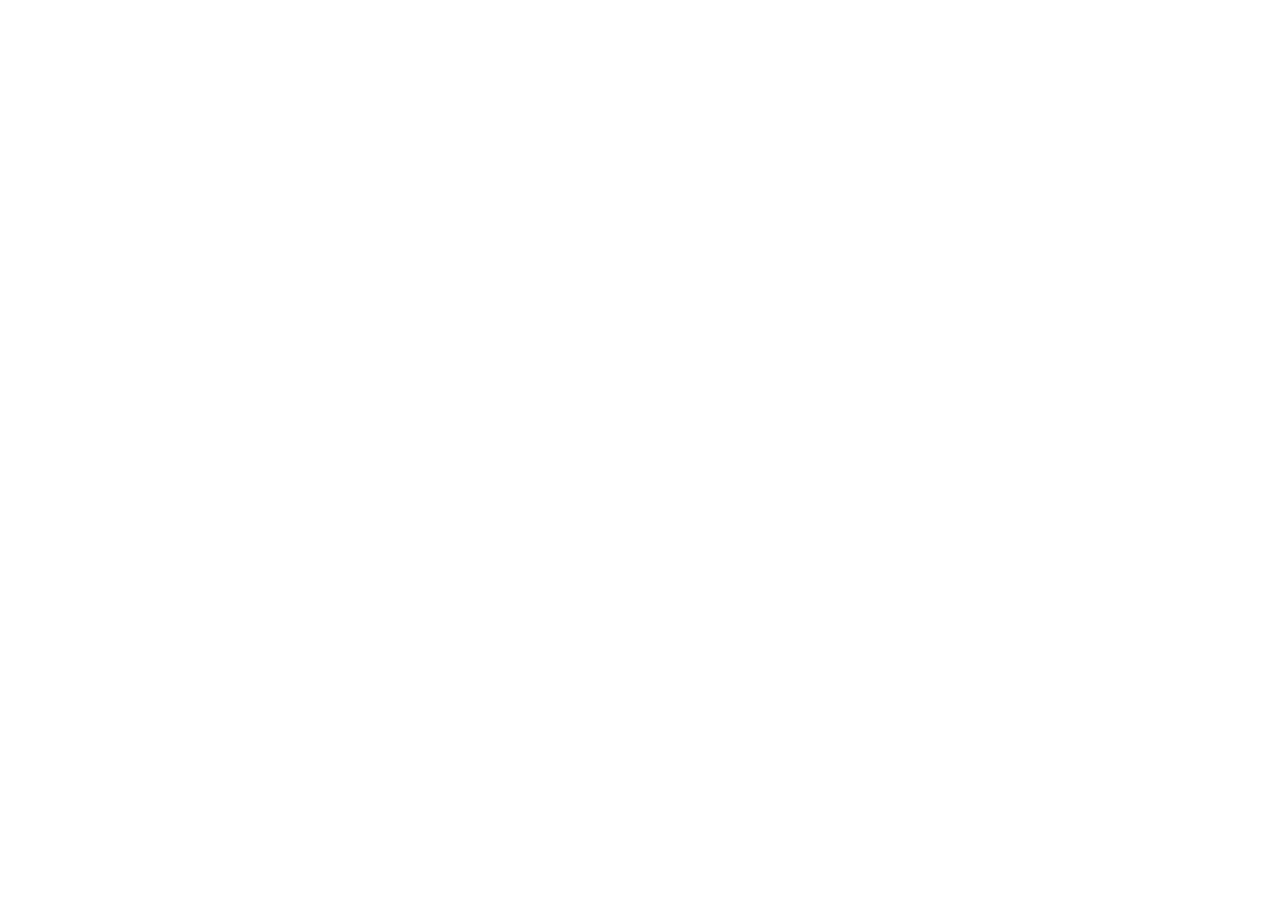
==== index.html @ b757ebb2 "Add files via upload" ====
<!doctype html>
<html lang="en">
  <head>
    <meta charset="UTF-8" />
    <meta name="viewport" content="width=device-width, initial-scale=1.0" />
    <title>Jhon Tafur</title>
    <script type="module" crossorigin src="./assets/index-DAVjT3qT.js"></script>
    <link rel="stylesheet" crossorigin href="./assets/index-O0iG5mvG.css">
  </head>
  <body>
    <div id="root"></div>
  </body>
</html>
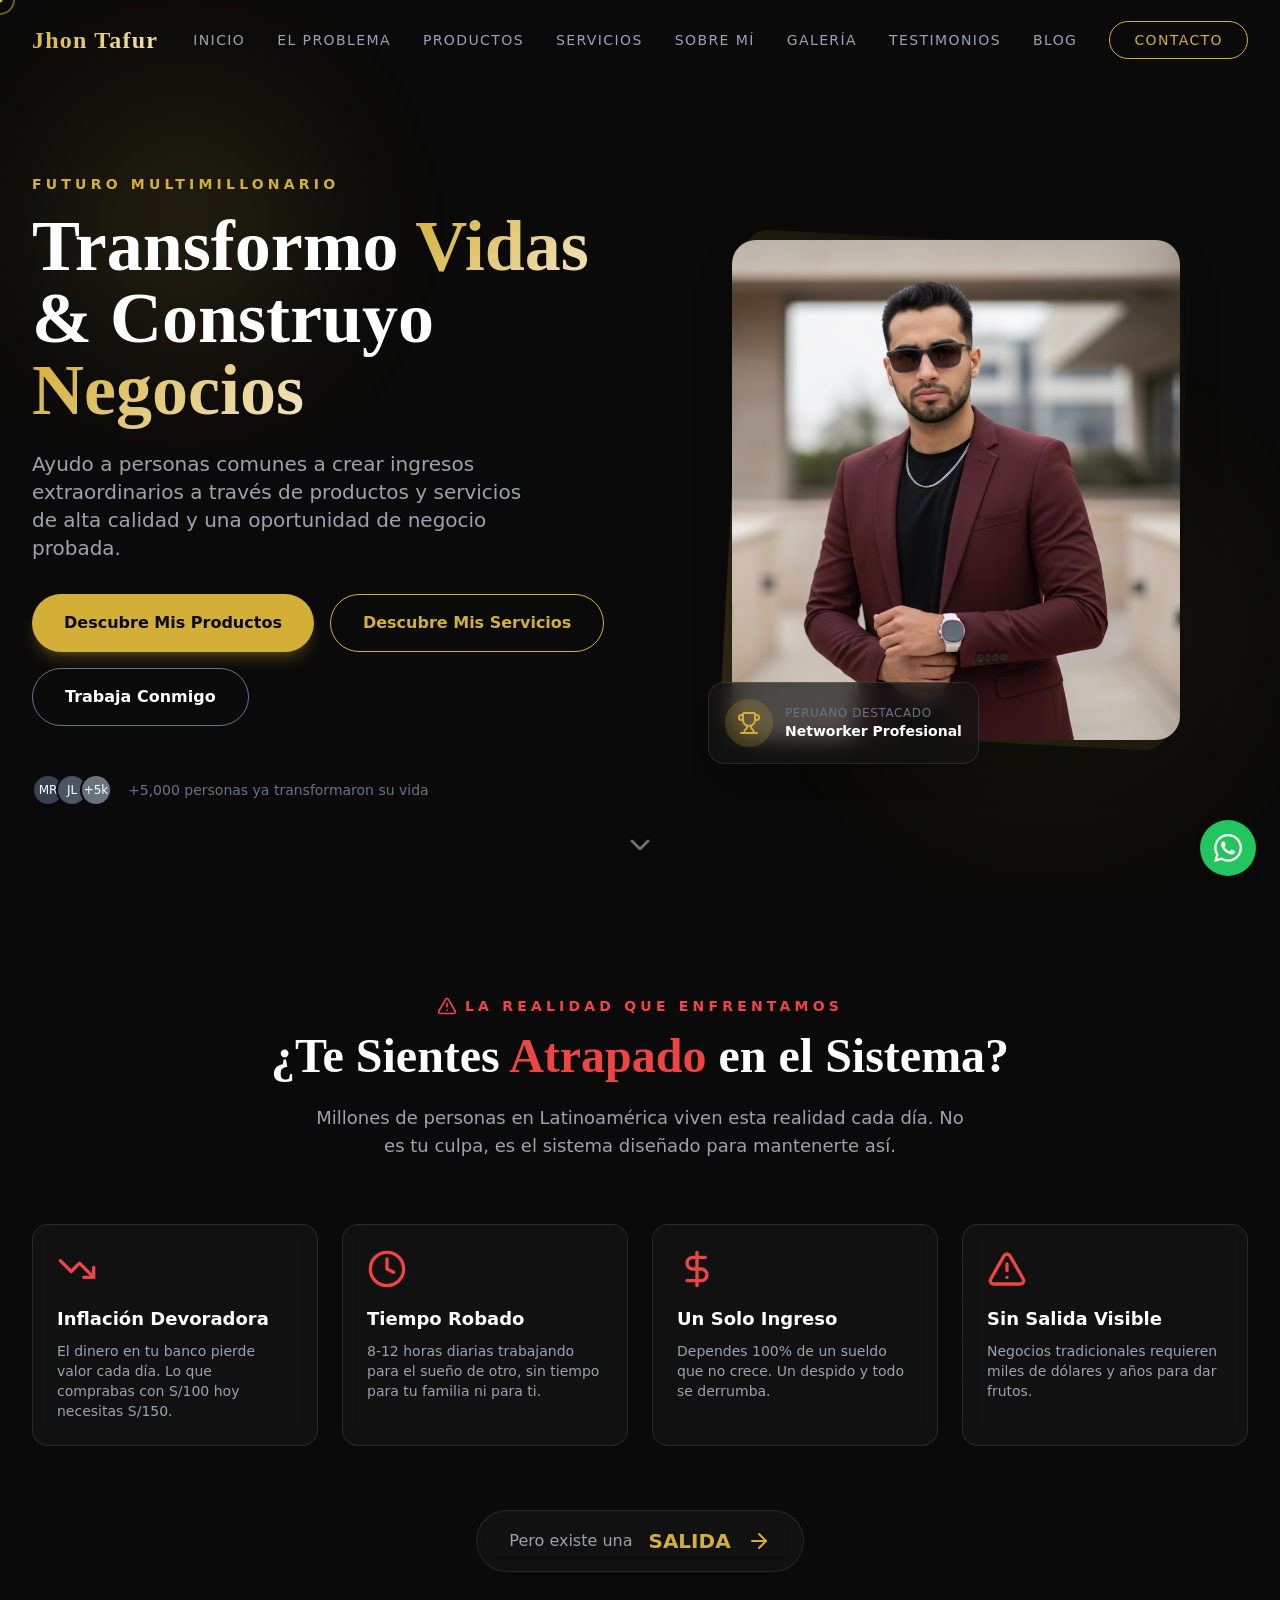
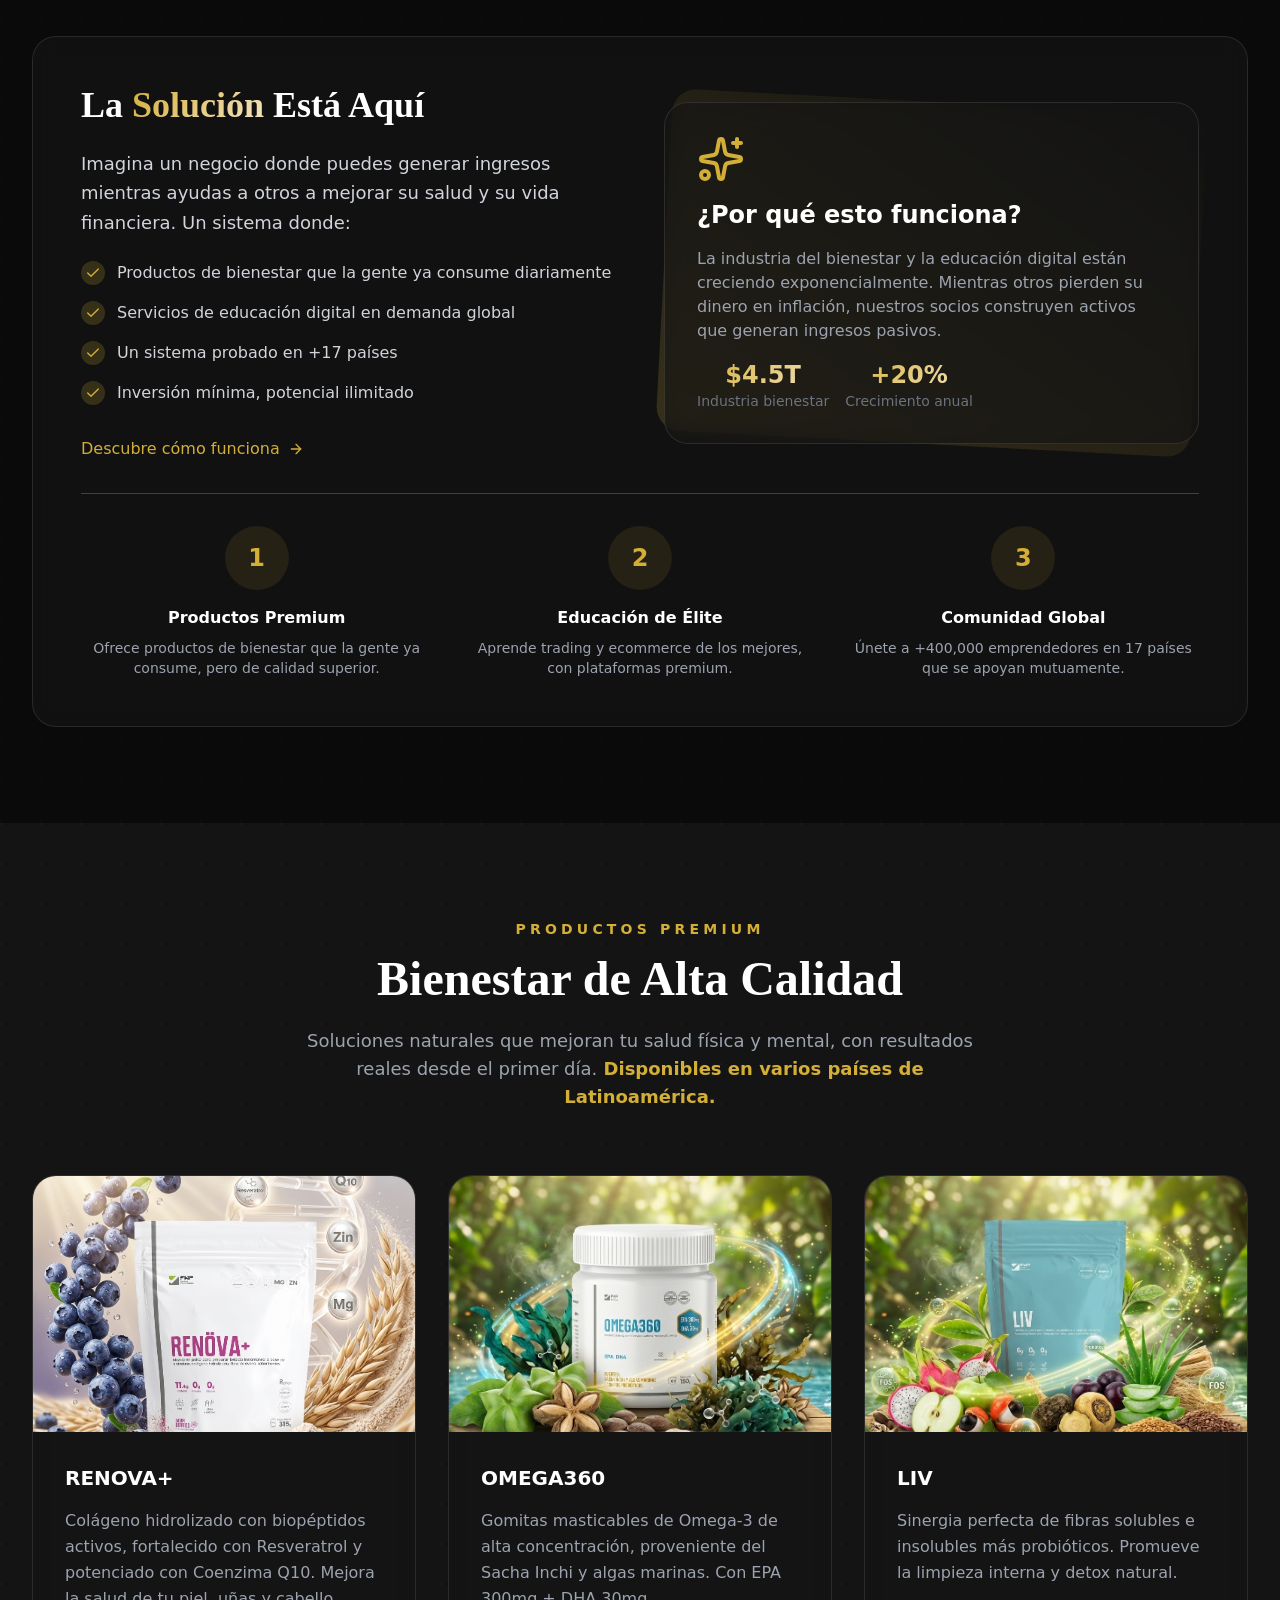
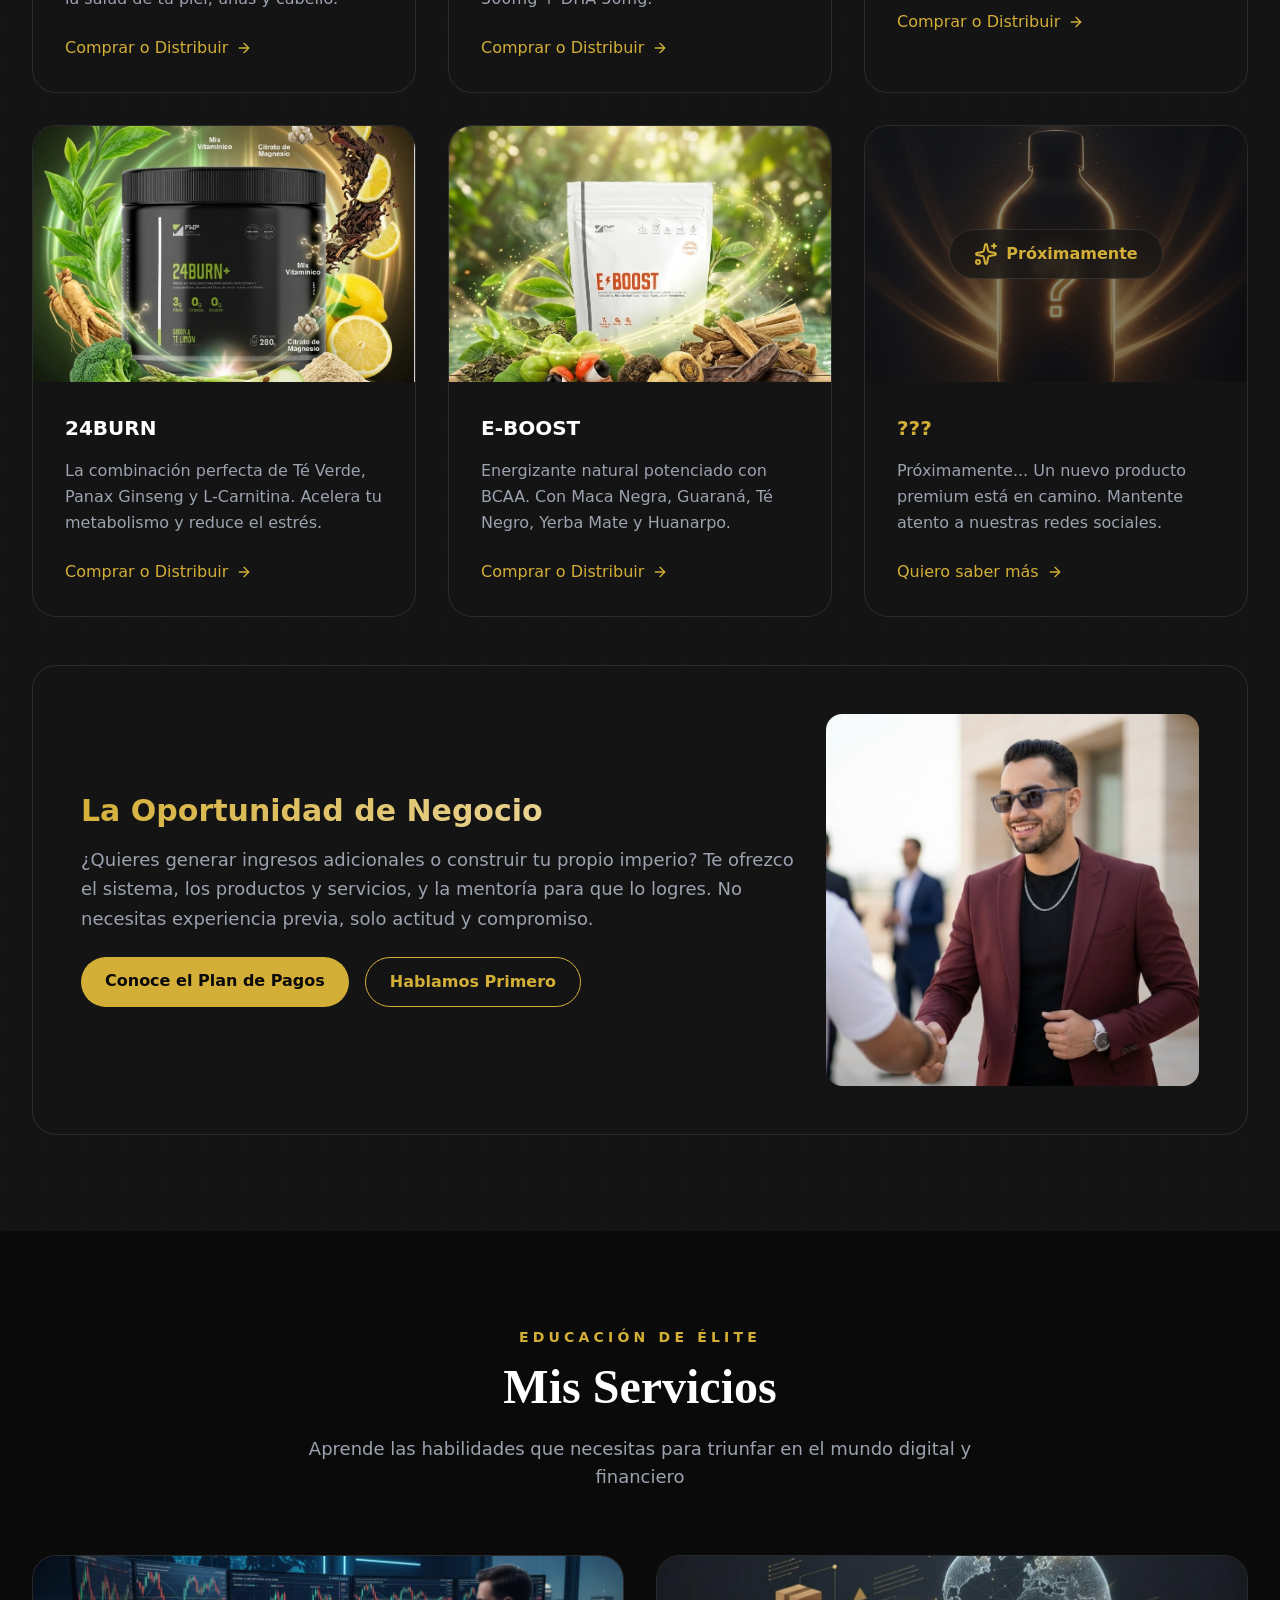
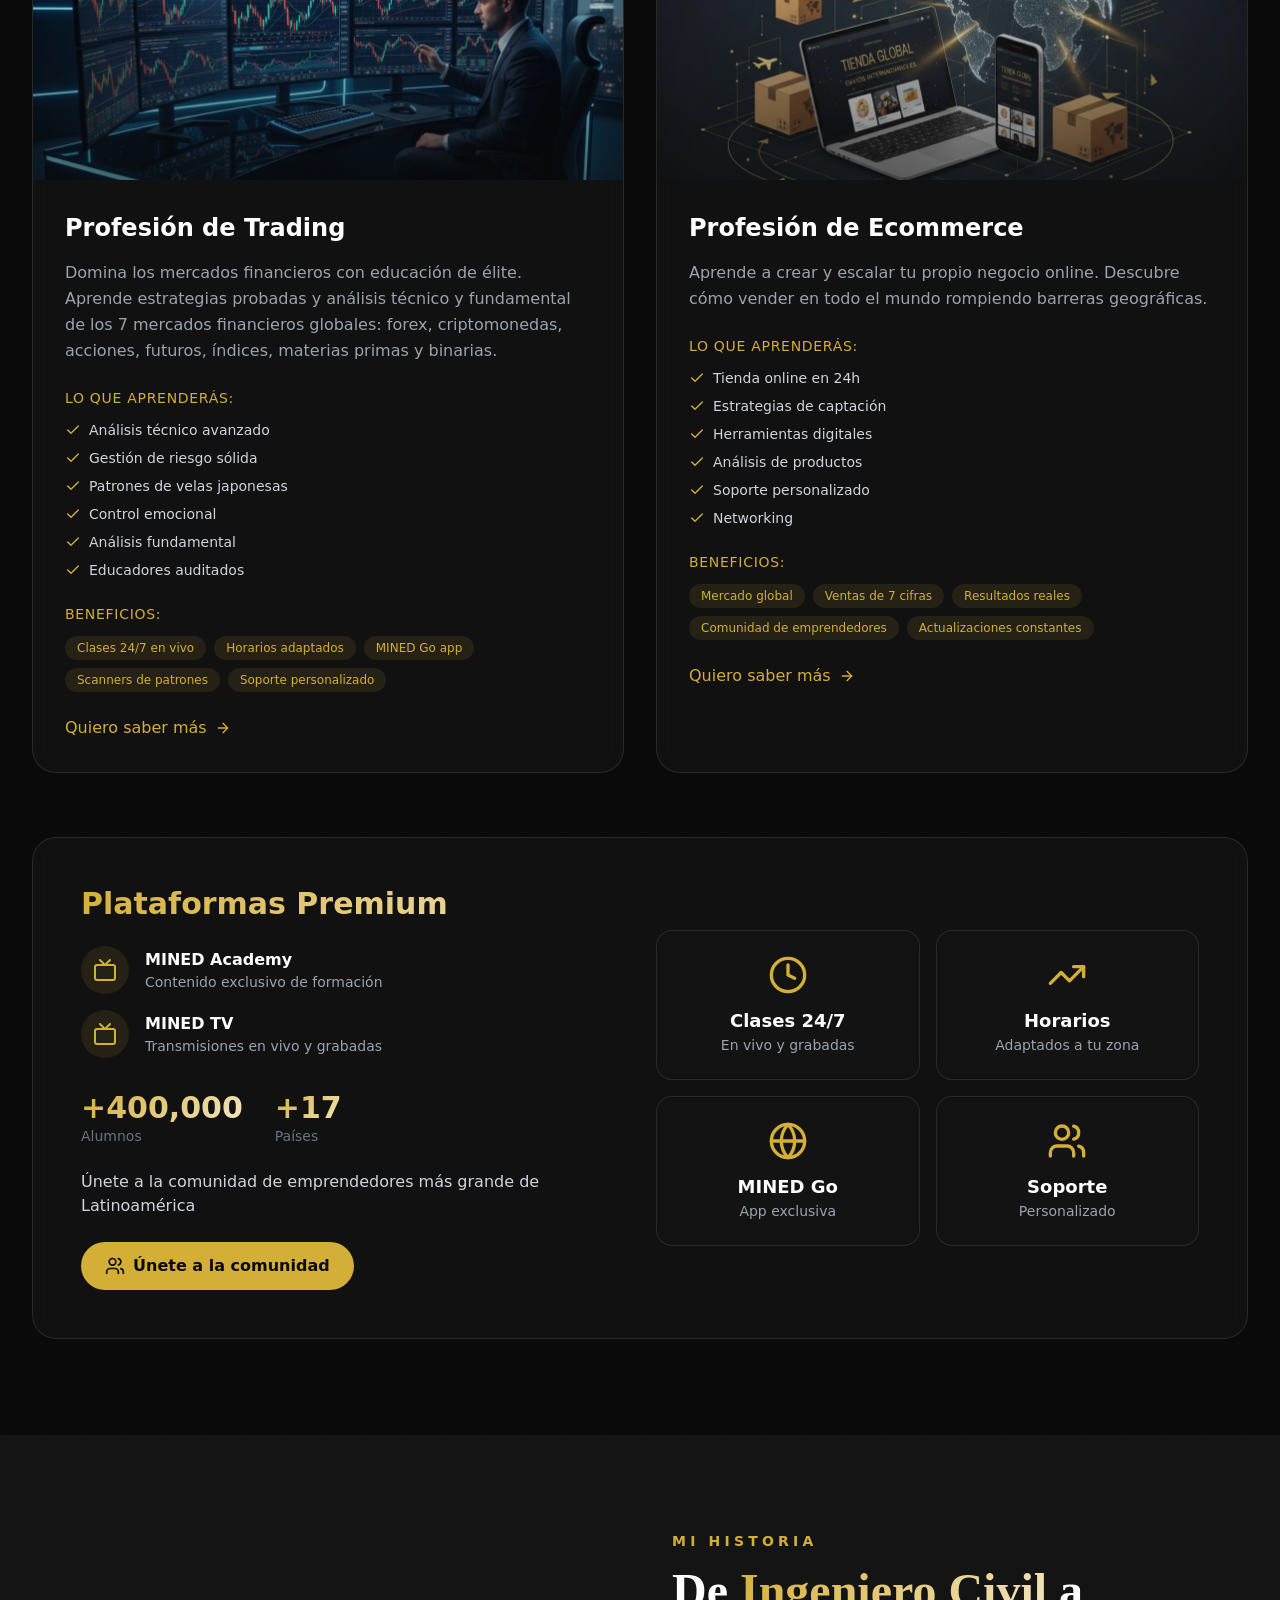
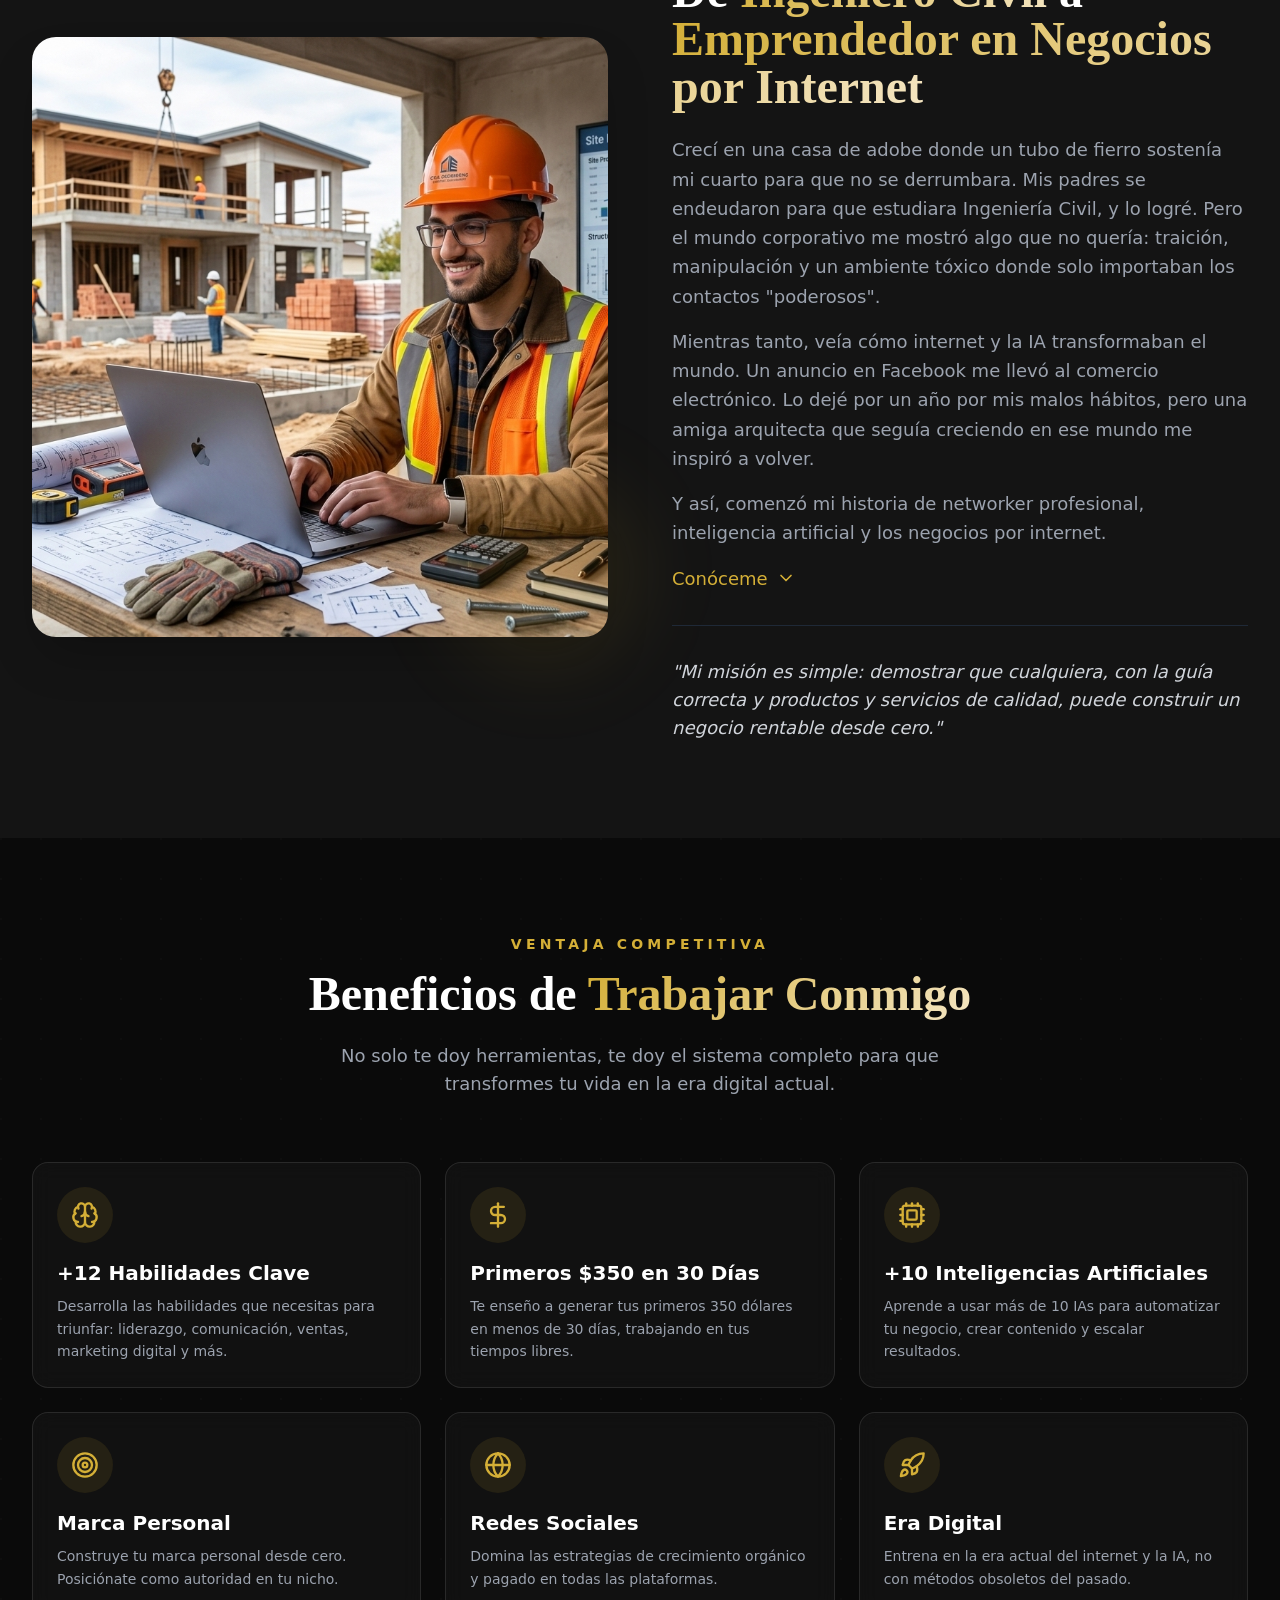
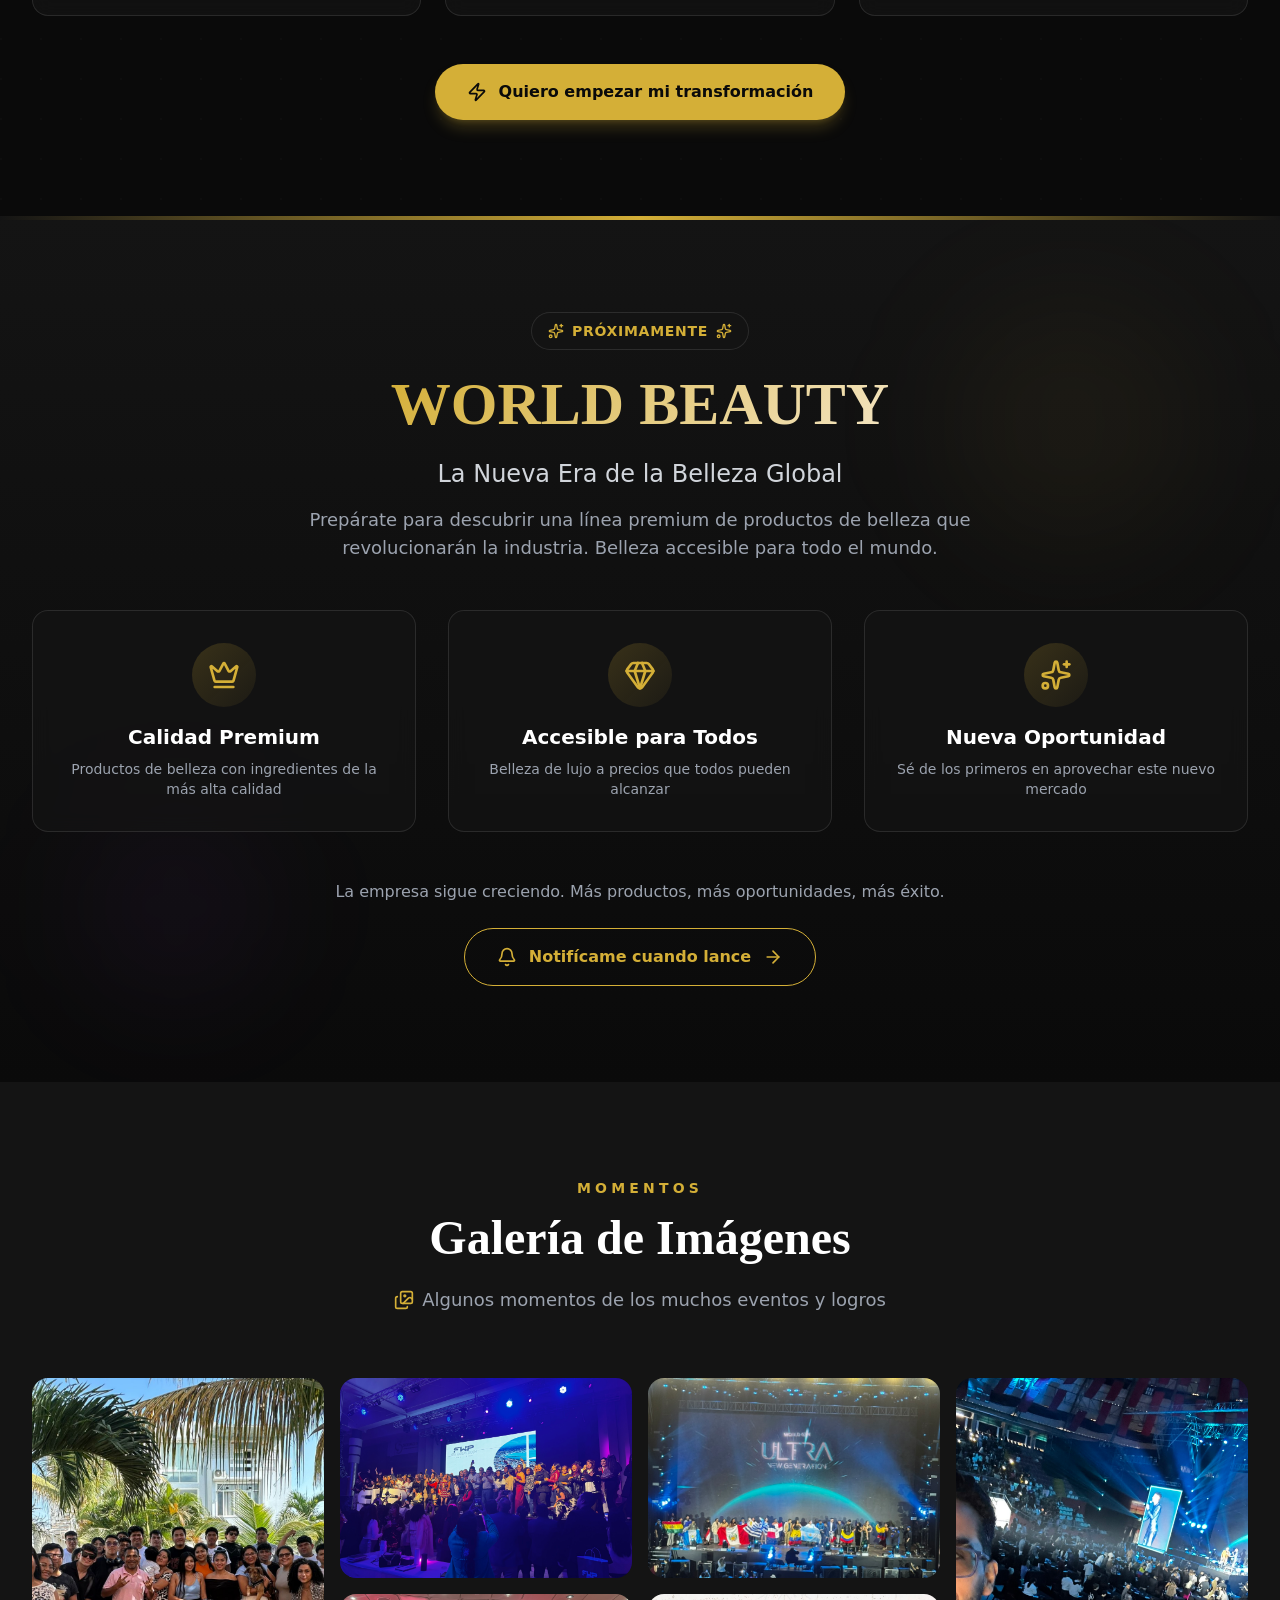
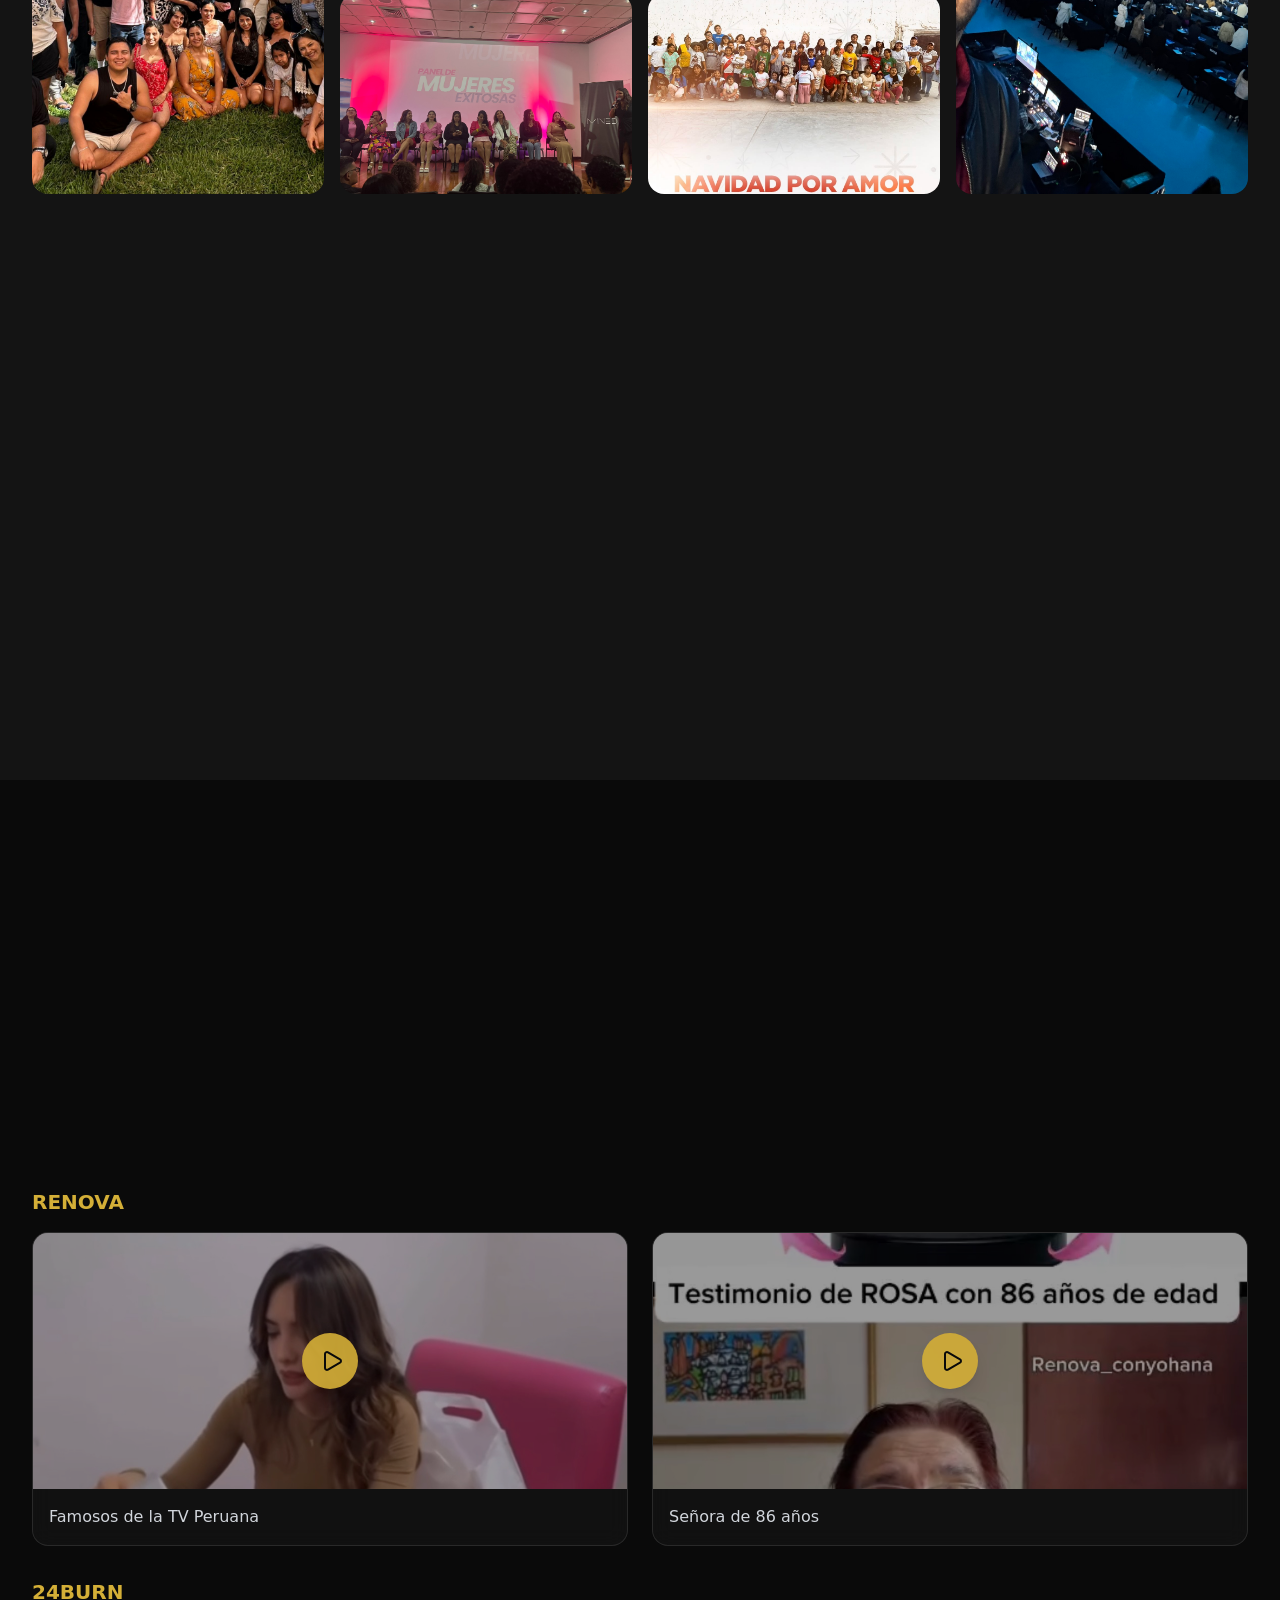
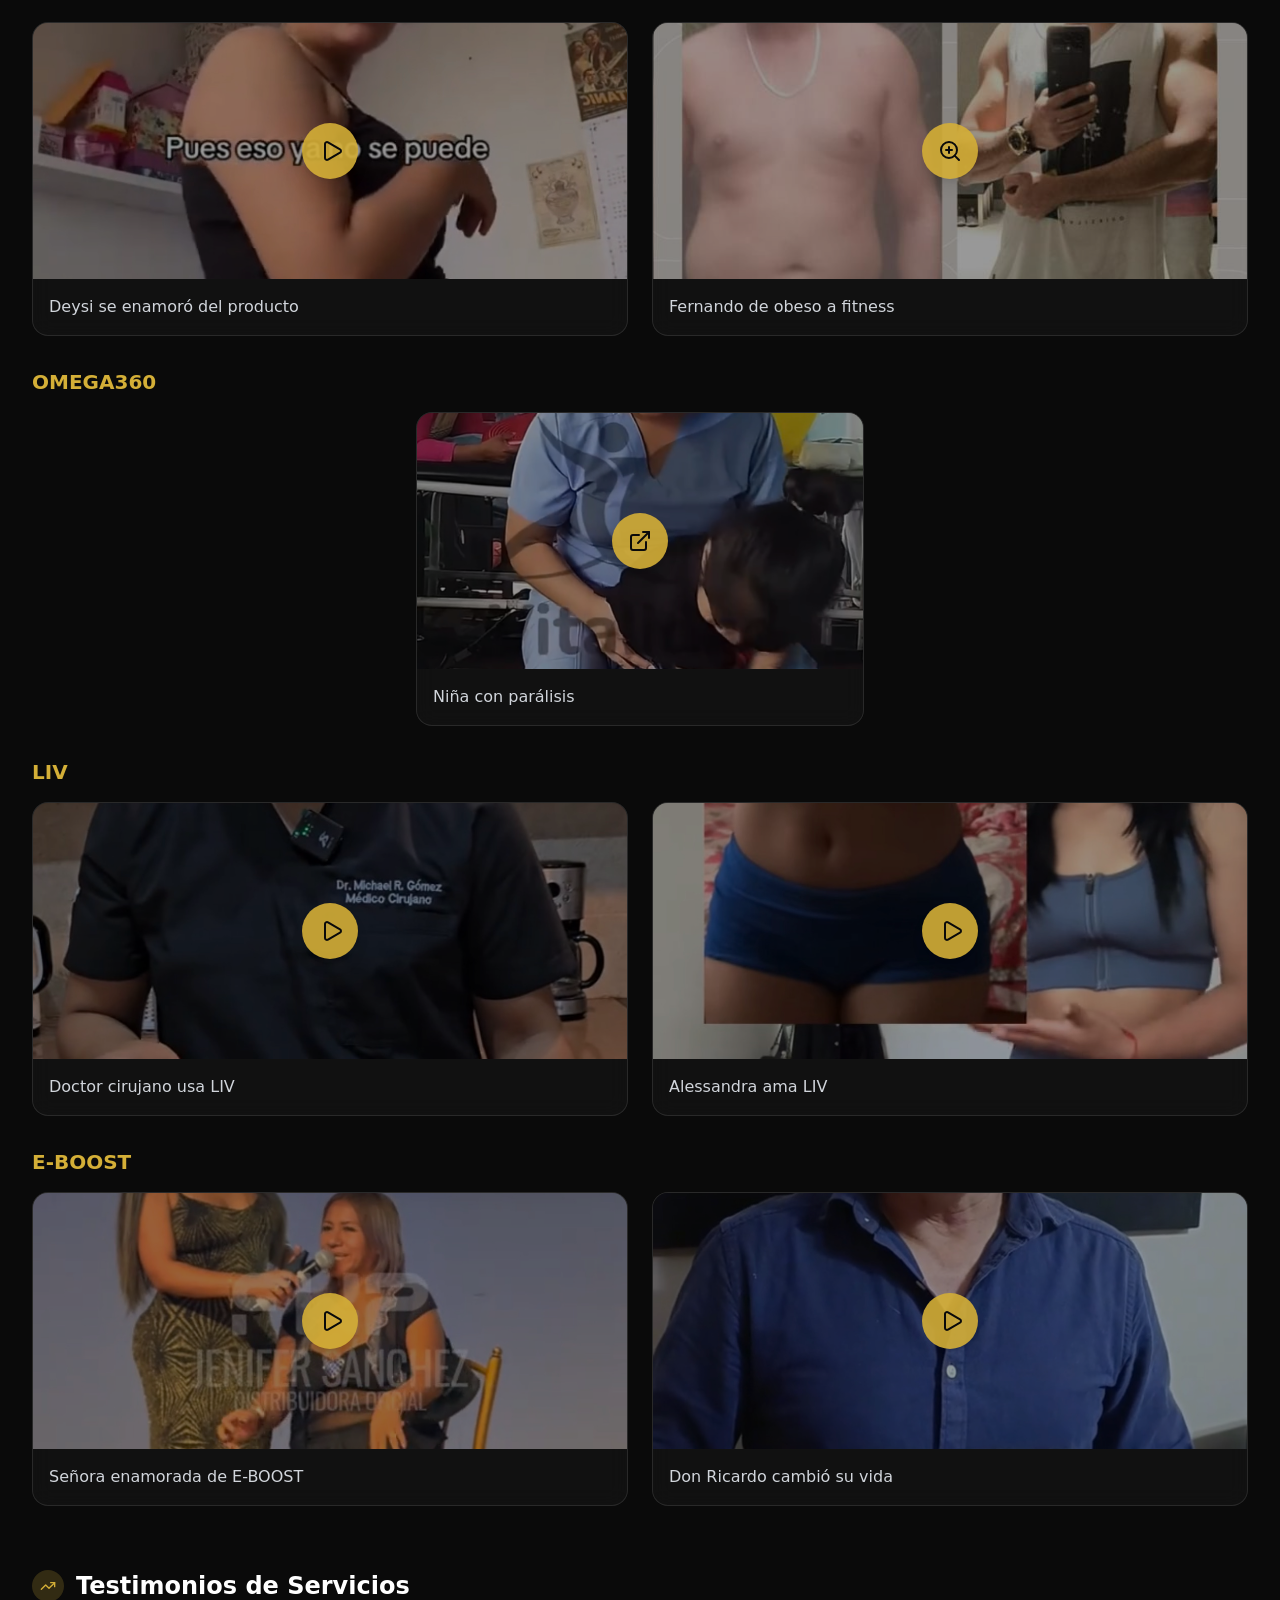
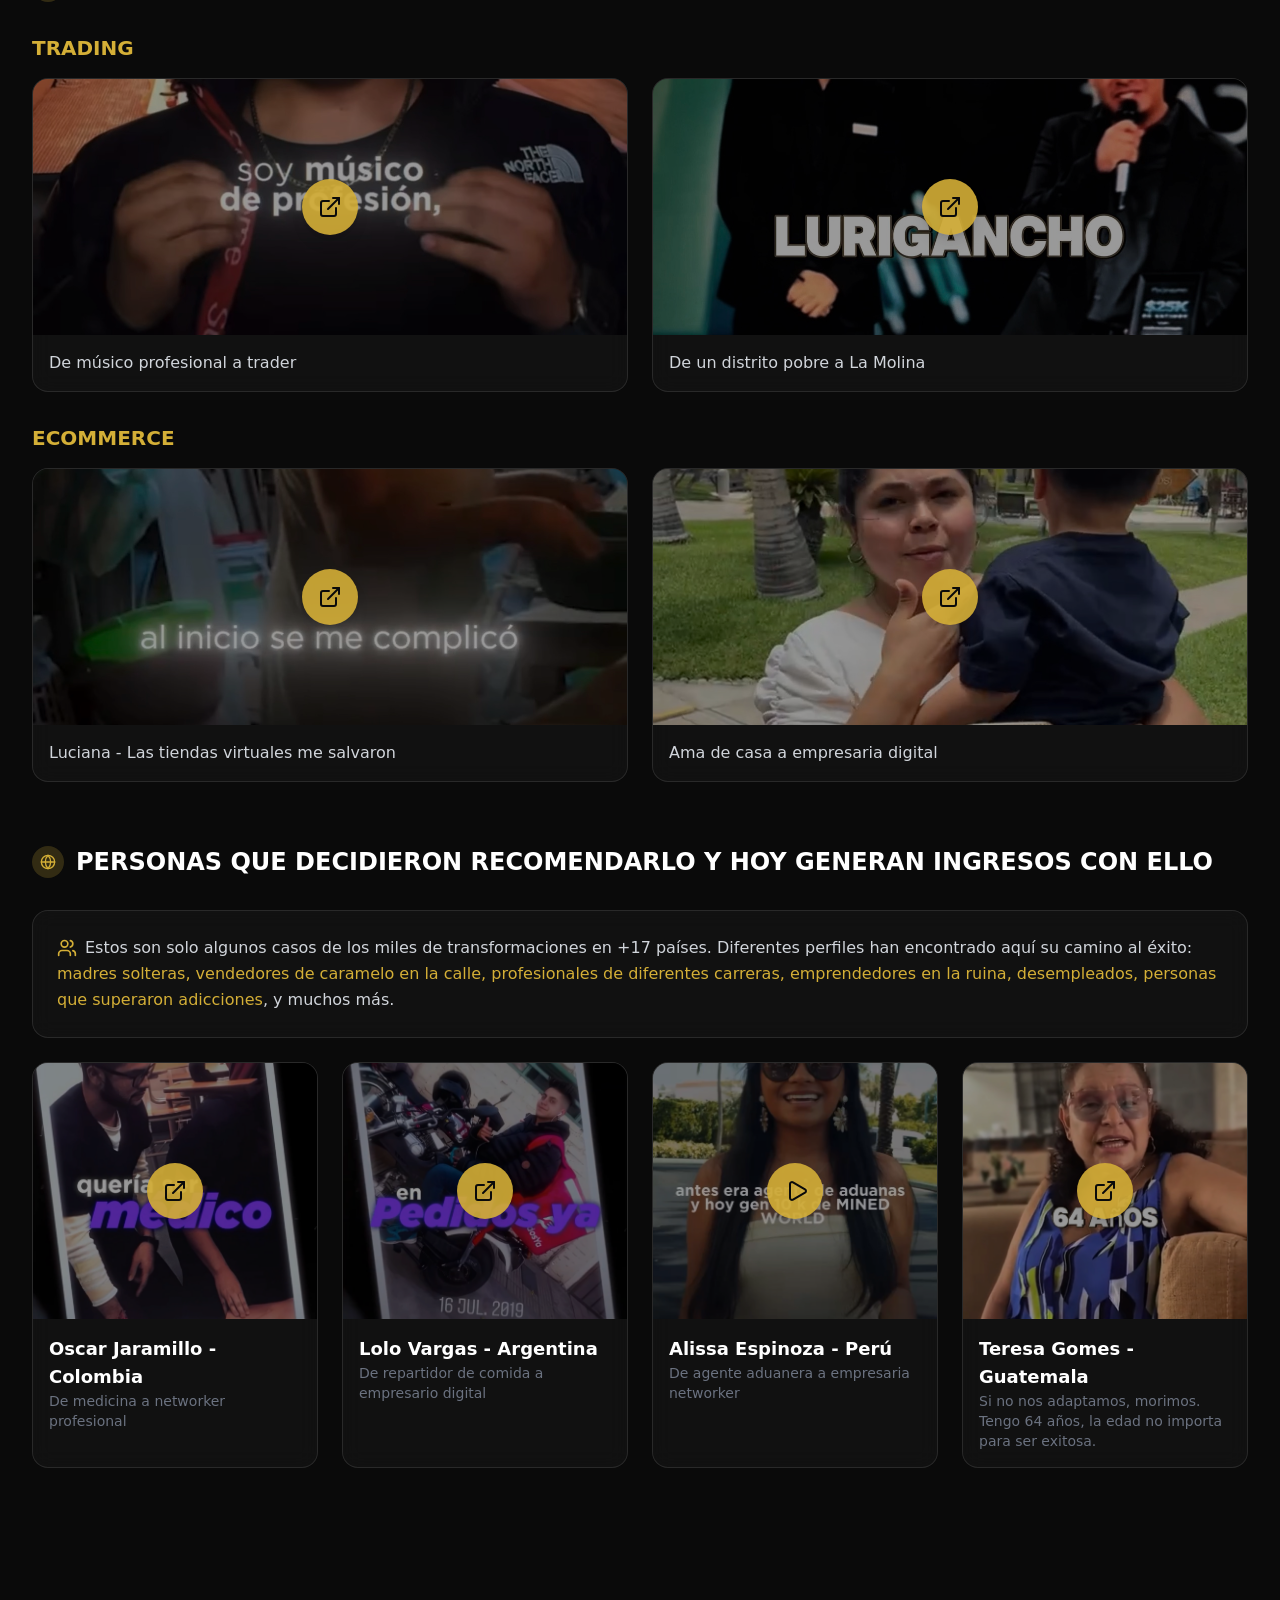
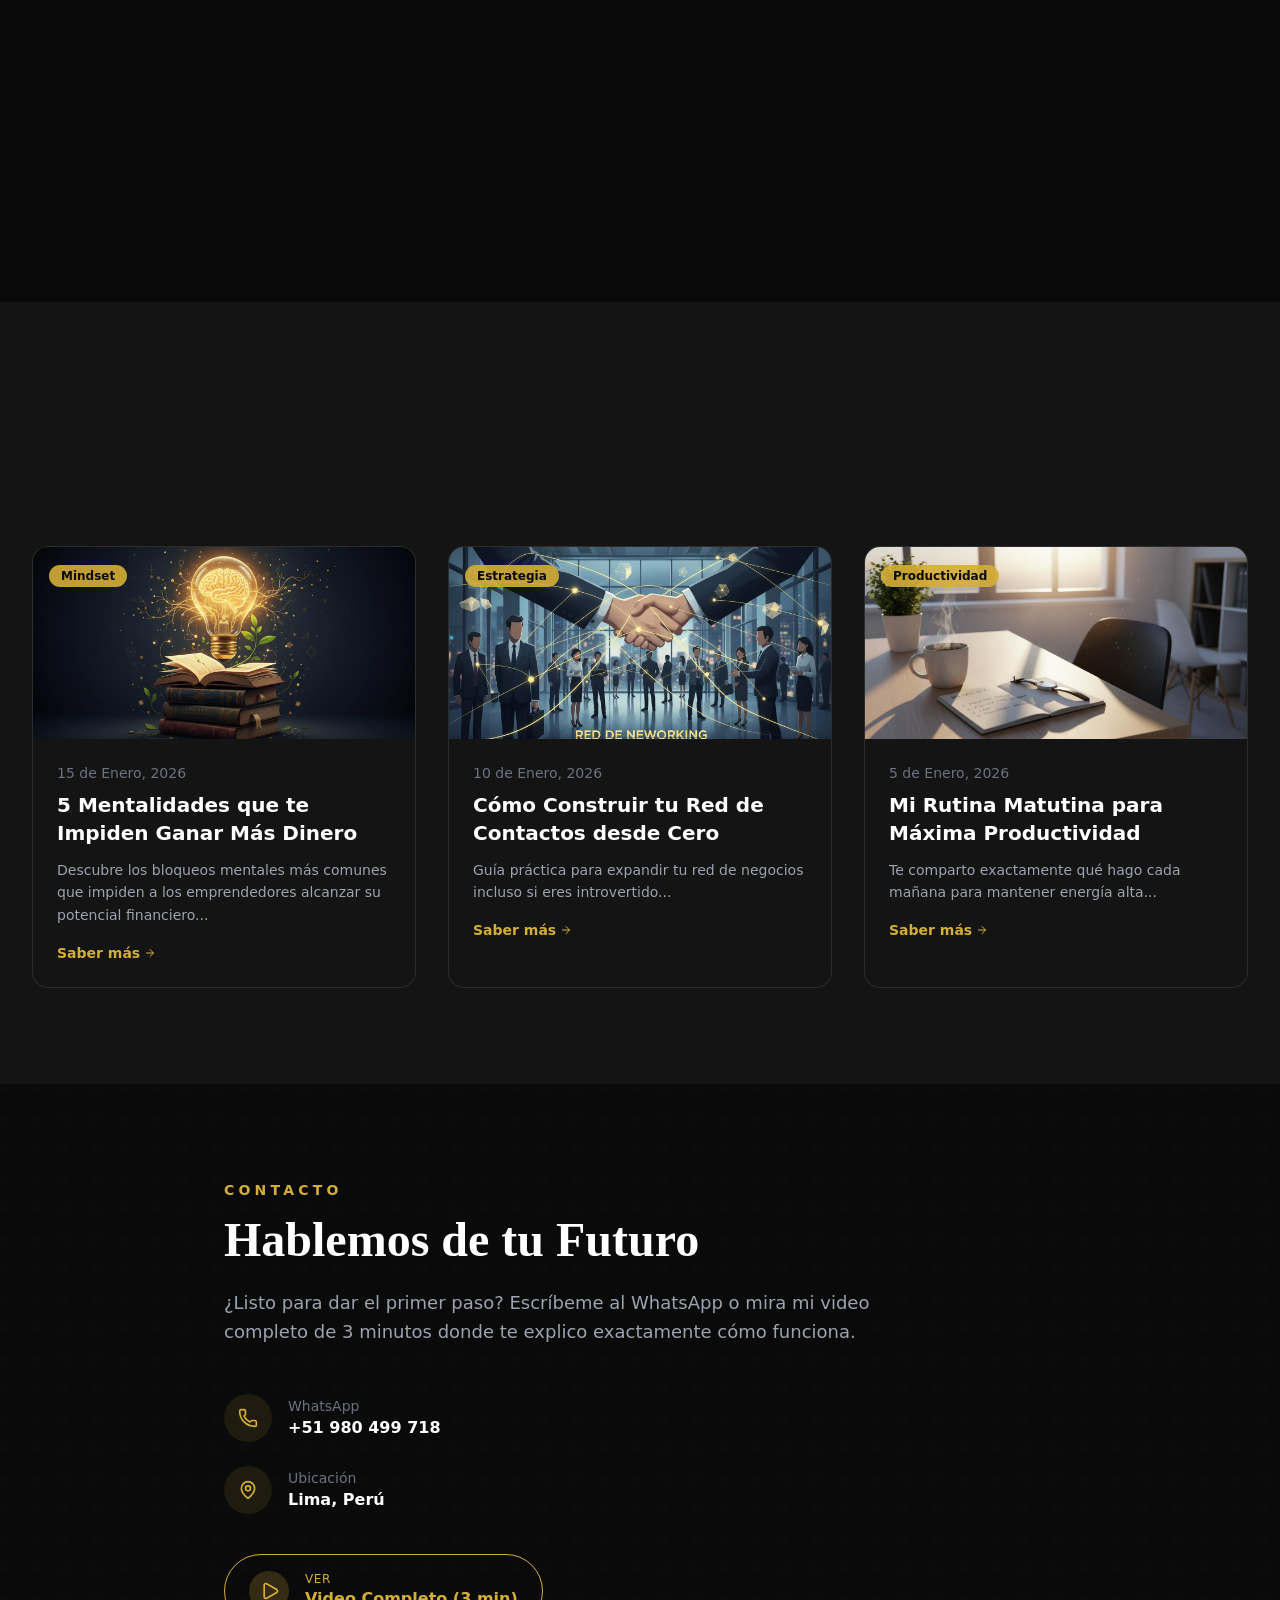
==== commit 11689fc1: "Update index.html" ====
--- a/index.html
+++ b/index.html
@@ -3,7 +3,9 @@
   <head>
     <meta charset="UTF-8" />
     <meta name="viewport" content="width=device-width, initial-scale=1.0" />
-    <title>Jhon Tafur</title>
+    <title>Jhon Tafur | Negocios por Internet y Network Marketing</title>
+    <meta name="description" content="Descubre cómo construir ingresos por internet con ecommerce, trading y productos de bienestar. Aprende el modelo de Network Marketing conmigo." />
+<meta name="keywords" content="negocios por internet, network marketing peru, ingresos online, ecommerce, trading, emprendimiento digital" />
     <script type="module" crossorigin src="./assets/index-DAVjT3qT.js"></script>
     <link rel="stylesheet" crossorigin href="./assets/index-O0iG5mvG.css">
   </head>
--- a/assets/index-O0iG5mvG.css
+++ b/assets/index-O0iG5mvG.css
@@ -0,0 +1 @@
+*,:before,:after{--tw-border-spacing-x: 0;--tw-border-spacing-y: 0;--tw-translate-x: 0;--tw-translate-y: 0;--tw-rotate: 0;--tw-skew-x: 0;--tw-skew-y: 0;--tw-scale-x: 1;--tw-scale-y: 1;--tw-pan-x: ;--tw-pan-y: ;--tw-pinch-zoom: ;--tw-scroll-snap-strictness: proximity;--tw-gradient-from-position: ;--tw-gradient-via-position: ;--tw-gradient-to-position: ;--tw-ordinal: ;--tw-slashed-zero: ;--tw-numeric-figure: ;--tw-numeric-spacing: ;--tw-numeric-fraction: ;--tw-ring-inset: ;--tw-ring-offset-width: 0px;--tw-ring-offset-color: #fff;--tw-ring-color: rgb(59 130 246 / .5);--tw-ring-offset-shadow: 0 0 #0000;--tw-ring-shadow: 0 0 #0000;--tw-shadow: 0 0 #0000;--tw-shadow-colored: 0 0 #0000;--tw-blur: ;--tw-brightness: ;--tw-contrast: ;--tw-grayscale: ;--tw-hue-rotate: ;--tw-invert: ;--tw-saturate: ;--tw-sepia: ;--tw-drop-shadow: ;--tw-backdrop-blur: ;--tw-backdrop-brightness: ;--tw-backdrop-contrast: ;--tw-backdrop-grayscale: ;--tw-backdrop-hue-rotate: ;--tw-backdrop-invert: ;--tw-backdrop-opacity: ;--tw-backdrop-saturate: ;--tw-backdrop-sepia: ;--tw-contain-size: ;--tw-contain-layout: ;--tw-contain-paint: ;--tw-contain-style: }::backdrop{--tw-border-spacing-x: 0;--tw-border-spacing-y: 0;--tw-translate-x: 0;--tw-translate-y: 0;--tw-rotate: 0;--tw-skew-x: 0;--tw-skew-y: 0;--tw-scale-x: 1;--tw-scale-y: 1;--tw-pan-x: ;--tw-pan-y: ;--tw-pinch-zoom: ;--tw-scroll-snap-strictness: proximity;--tw-gradient-from-position: ;--tw-gradient-via-position: ;--tw-gradient-to-position: ;--tw-ordinal: ;--tw-slashed-zero: ;--tw-numeric-figure: ;--tw-numeric-spacing: ;--tw-numeric-fraction: ;--tw-ring-inset: ;--tw-ring-offset-width: 0px;--tw-ring-offset-color: #fff;--tw-ring-color: rgb(59 130 246 / .5);--tw-ring-offset-shadow: 0 0 #0000;--tw-ring-shadow: 0 0 #0000;--tw-shadow: 0 0 #0000;--tw-shadow-colored: 0 0 #0000;--tw-blur: ;--tw-brightness: ;--tw-contrast: ;--tw-grayscale: ;--tw-hue-rotate: ;--tw-invert: ;--tw-saturate: ;--tw-sepia: ;--tw-drop-shadow: ;--tw-backdrop-blur: ;--tw-backdrop-brightness: ;--tw-backdrop-contrast: ;--tw-backdrop-grayscale: ;--tw-backdrop-hue-rotate: ;--tw-backdrop-invert: ;--tw-backdrop-opacity: ;--tw-backdrop-saturate: ;--tw-backdrop-sepia: ;--tw-contain-size: ;--tw-contain-layout: ;--tw-contain-paint: ;--tw-contain-style: }*,:before,:after{box-sizing:border-box;border-width:0;border-style:solid;border-color:#e5e7eb}:before,:after{--tw-content: ""}html,:host{line-height:1.5;-webkit-text-size-adjust:100%;-moz-tab-size:4;-o-tab-size:4;tab-size:4;font-family:ui-sans-serif,system-ui,sans-serif,"Apple Color Emoji","Segoe UI Emoji",Segoe UI Symbol,"Noto Color Emoji";font-feature-settings:normal;font-variation-settings:normal;-webkit-tap-highlight-color:transparent}body{margin:0;line-height:inherit}hr{height:0;color:inherit;border-top-width:1px}abbr:where([title]){-webkit-text-decoration:underline dotted;text-decoration:underline dotted}h1,h2,h3,h4,h5,h6{font-size:inherit;font-weight:inherit}a{color:inherit;text-decoration:inherit}b,strong{font-weight:bolder}code,kbd,samp,pre{font-family:ui-monospace,SFMono-Regular,Menlo,Monaco,Consolas,Liberation Mono,Courier New,monospace;font-feature-settings:normal;font-variation-settings:normal;font-size:1em}small{font-size:80%}sub,sup{font-size:75%;line-height:0;position:relative;vertical-align:baseline}sub{bottom:-.25em}sup{top:-.5em}table{text-indent:0;border-color:inherit;border-collapse:collapse}button,input,optgroup,select,textarea{font-family:inherit;font-feature-settings:inherit;font-variation-settings:inherit;font-size:100%;font-weight:inherit;line-height:inherit;letter-spacing:inherit;color:inherit;margin:0;padding:0}button,select{text-transform:none}button,input:where([type=button]),input:where([type=reset]),input:where([type=submit]){-webkit-appearance:button;background-color:transparent;background-image:none}:-moz-focusring{outline:auto}:-moz-ui-invalid{box-shadow:none}progress{vertical-align:baseline}::-webkit-inner-spin-button,::-webkit-outer-spin-button{height:auto}[type=search]{-webkit-appearance:textfield;outline-offset:-2px}::-webkit-search-decoration{-webkit-appearance:none}::-webkit-file-upload-button{-webkit-appearance:button;font:inherit}summary{display:list-item}blockquote,dl,dd,h1,h2,h3,h4,h5,h6,hr,figure,p,pre{margin:0}fieldset{margin:0;padding:0}legend{padding:0}ol,ul,menu{list-style:none;margin:0;padding:0}dialog{padding:0}textarea{resize:vertical}input::-moz-placeholder,textarea::-moz-placeholder{opacity:1;color:#9ca3af}input::placeholder,textarea::placeholder{opacity:1;color:#9ca3af}button,[role=button]{cursor:pointer}:disabled{cursor:default}img,svg,video,canvas,audio,iframe,embed,object{display:block;vertical-align:middle}img,video{max-width:100%;height:auto}[hidden]:where(:not([hidden=until-found])){display:none}.sr-only{position:absolute;width:1px;height:1px;padding:0;margin:-1px;overflow:hidden;clip:rect(0,0,0,0);white-space:nowrap;border-width:0}.pointer-events-none{pointer-events:none}.visible{visibility:visible}.invisible{visibility:hidden}.fixed{position:fixed}.absolute{position:absolute}.relative{position:relative}.inset-0{inset:0}.inset-x-0{left:0;right:0}.inset-y-0{top:0;bottom:0}.-bottom-12{bottom:-3rem}.-bottom-6{bottom:-1.5rem}.-bottom-8{bottom:-2rem}.-left-12{left:-3rem}.-left-6{left:-1.5rem}.-right-12{right:-3rem}.-right-8{right:-2rem}.-top-12{top:-3rem}.bottom-0{bottom:0}.bottom-20{bottom:5rem}.bottom-6{bottom:1.5rem}.bottom-8{bottom:2rem}.left-0{left:0}.left-1\/2{left:50%}.left-10{left:2.5rem}.left-2{left:.5rem}.left-20{left:5rem}.left-4{left:1rem}.left-\[50\%\]{left:50%}.right-0{right:0}.right-1{right:.25rem}.right-10{right:2.5rem}.right-2{right:.5rem}.right-20{right:5rem}.right-3{right:.75rem}.right-4{right:1rem}.right-6{right:1.5rem}.top-0{top:0}.top-1\.5{top:.375rem}.top-1\/2{top:50%}.top-20{top:5rem}.top-3\.5{top:.875rem}.top-4{top:1rem}.top-6{top:1.5rem}.top-\[1px\]{top:1px}.top-\[50\%\]{top:50%}.top-\[60\%\]{top:60%}.top-full{top:100%}.isolate{isolation:isolate}.z-0{z-index:0}.z-10{z-index:10}.z-20{z-index:20}.z-50{z-index:50}.z-\[100\]{z-index:100}.z-\[1\]{z-index:1}.order-1{order:1}.order-2{order:2}.order-first{order:-9999}.order-last{order:9999}.col-start-2{grid-column-start:2}.row-span-2{grid-row:span 2 / span 2}.row-start-1{grid-row-start:1}.\!m-0{margin:0!important}.-mx-1{margin-left:-.25rem;margin-right:-.25rem}.-my-2{margin-top:-.5rem;margin-bottom:-.5rem}.mx-2{margin-left:.5rem;margin-right:.5rem}.mx-3\.5{margin-left:.875rem;margin-right:.875rem}.mx-auto{margin-left:auto;margin-right:auto}.my-0{margin-top:0;margin-bottom:0}.my-0\.5{margin-top:.125rem;margin-bottom:.125rem}.my-1{margin-top:.25rem;margin-bottom:.25rem}.-ml-4{margin-left:-1rem}.-mt-4{margin-top:-1rem}.mb-10{margin-bottom:2.5rem}.mb-12{margin-bottom:3rem}.mb-16{margin-bottom:4rem}.mb-2{margin-bottom:.5rem}.mb-3{margin-bottom:.75rem}.mb-4{margin-bottom:1rem}.mb-6{margin-bottom:1.5rem}.mb-8{margin-bottom:2rem}.ml-0\.5{margin-left:.125rem}.ml-1{margin-left:.25rem}.ml-2{margin-left:.5rem}.ml-4{margin-left:1rem}.ml-auto{margin-left:auto}.mr-2{margin-right:.5rem}.mt-1\.5{margin-top:.375rem}.mt-12{margin-top:3rem}.mt-2{margin-top:.5rem}.mt-4{margin-top:1rem}.mt-8{margin-top:2rem}.mt-auto{margin-top:auto}.line-clamp-1{overflow:hidden;display:-webkit-box;-webkit-box-orient:vertical;-webkit-line-clamp:1}.line-clamp-2{overflow:hidden;display:-webkit-box;-webkit-box-orient:vertical;-webkit-line-clamp:2}.block{display:block}.inline{display:inline}.flex{display:flex}.inline-flex{display:inline-flex}.table{display:table}.table-caption{display:table-caption}.table-cell{display:table-cell}.table-row{display:table-row}.grid{display:grid}.hidden{display:none}.aspect-square{aspect-ratio:1 / 1}.aspect-video{aspect-ratio:16 / 9}.size-10{width:2.5rem;height:2.5rem}.size-2{width:.5rem;height:.5rem}.size-2\.5{width:.625rem;height:.625rem}.size-3{width:.75rem;height:.75rem}.size-3\.5{width:.875rem;height:.875rem}.size-4{width:1rem;height:1rem}.size-6{width:1.5rem;height:1.5rem}.size-7{width:1.75rem;height:1.75rem}.size-8{width:2rem;height:2rem}.size-9{width:2.25rem;height:2.25rem}.size-auto{width:auto;height:auto}.size-full{width:100%;height:100%}.h-1{height:.25rem}.h-1\.5{height:.375rem}.h-10{height:2.5rem}.h-12{height:3rem}.h-14{height:3.5rem}.h-16{height:4rem}.h-2{height:.5rem}.h-2\.5{height:.625rem}.h-20{height:5rem}.h-3{height:.75rem}.h-4{height:1rem}.h-48{height:12rem}.h-5{height:1.25rem}.h-56{height:14rem}.h-6{height:1.5rem}.h-64{height:16rem}.h-7{height:1.75rem}.h-72{height:18rem}.h-8{height:2rem}.h-9{height:2.25rem}.h-96{height:24rem}.h-\[1\.15rem\]{height:1.15rem}.h-\[500px\]{height:500px}.h-\[600px\]{height:600px}.h-\[80vh\]{height:80vh}.h-\[calc\(100\%-1px\)\]{height:calc(100% - 1px)}.h-\[var\(--radix-navigation-menu-viewport-height\)\]{height:var(--radix-navigation-menu-viewport-height)}.h-\[var\(--radix-select-trigger-height\)\]{height:var(--radix-select-trigger-height)}.h-auto{height:auto}.h-full{height:100%}.h-px{height:1px}.h-svh{height:100svh}.max-h-\[300px\]{max-height:300px}.max-h-\[90vh\]{max-height:90vh}.min-h-0{min-height:0px}.min-h-16{min-height:4rem}.min-h-4{min-height:1rem}.min-h-screen{min-height:100vh}.min-h-svh{min-height:100svh}.w-0{width:0px}.w-1{width:.25rem}.w-10{width:2.5rem}.w-12{width:3rem}.w-14{width:3.5rem}.w-16{width:4rem}.w-2{width:.5rem}.w-2\.5{width:.625rem}.w-3{width:.75rem}.w-3\/4{width:75%}.w-4{width:1rem}.w-48{width:12rem}.w-5{width:1.25rem}.w-6{width:1.5rem}.w-64{width:16rem}.w-7{width:1.75rem}.w-72{width:18rem}.w-8{width:2rem}.w-9{width:2.25rem}.w-96{width:24rem}.w-\[100px\]{width:100px}.w-auto{width:auto}.w-fit{width:-moz-fit-content;width:fit-content}.w-full{width:100%}.w-max{width:-moz-max-content;width:max-content}.w-px{width:1px}.min-w-0{min-width:0px}.min-w-10{min-width:2.5rem}.min-w-5{min-width:1.25rem}.min-w-8{min-width:2rem}.min-w-9{min-width:2.25rem}.min-w-\[12rem\]{min-width:12rem}.min-w-\[8rem\]{min-width:8rem}.min-w-\[var\(--radix-select-trigger-width\)\]{min-width:var(--radix-select-trigger-width)}.max-w-2xl{max-width:42rem}.max-w-4xl{max-width:56rem}.max-w-6xl{max-width:72rem}.max-w-7xl{max-width:80rem}.max-w-\[calc\(100\%-2rem\)\]{max-width:calc(100% - 2rem)}.max-w-full{max-width:100%}.max-w-lg{max-width:32rem}.max-w-max{max-width:-moz-max-content;max-width:max-content}.max-w-md{max-width:28rem}.max-w-sm{max-width:24rem}.max-w-xs{max-width:20rem}.flex-1{flex:1 1 0%}.flex-shrink-0,.shrink-0{flex-shrink:0}.grow{flex-grow:1}.grow-0{flex-grow:0}.basis-full{flex-basis:100%}.caption-bottom{caption-side:bottom}.border-collapse{border-collapse:collapse}.-translate-x-1\/2{--tw-translate-x: -50%;transform:translate(var(--tw-translate-x),var(--tw-translate-y)) rotate(var(--tw-rotate)) skew(var(--tw-skew-x)) skewY(var(--tw-skew-y)) scaleX(var(--tw-scale-x)) scaleY(var(--tw-scale-y))}.-translate-x-px{--tw-translate-x: -1px;transform:translate(var(--tw-translate-x),var(--tw-translate-y)) rotate(var(--tw-rotate)) skew(var(--tw-skew-x)) skewY(var(--tw-skew-y)) scaleX(var(--tw-scale-x)) scaleY(var(--tw-scale-y))}.-translate-y-1\/2{--tw-translate-y: -50%;transform:translate(var(--tw-translate-x),var(--tw-translate-y)) rotate(var(--tw-rotate)) skew(var(--tw-skew-x)) skewY(var(--tw-skew-y)) scaleX(var(--tw-scale-x)) scaleY(var(--tw-scale-y))}.translate-x-\[-50\%\]{--tw-translate-x: -50%;transform:translate(var(--tw-translate-x),var(--tw-translate-y)) rotate(var(--tw-rotate)) skew(var(--tw-skew-x)) skewY(var(--tw-skew-y)) scaleX(var(--tw-scale-x)) scaleY(var(--tw-scale-y))}.translate-x-px{--tw-translate-x: 1px;transform:translate(var(--tw-translate-x),var(--tw-translate-y)) rotate(var(--tw-rotate)) skew(var(--tw-skew-x)) skewY(var(--tw-skew-y)) scaleX(var(--tw-scale-x)) scaleY(var(--tw-scale-y))}.translate-y-0\.5{--tw-translate-y: .125rem;transform:translate(var(--tw-translate-x),var(--tw-translate-y)) rotate(var(--tw-rotate)) skew(var(--tw-skew-x)) skewY(var(--tw-skew-y)) scaleX(var(--tw-scale-x)) scaleY(var(--tw-scale-y))}.translate-y-\[-50\%\]{--tw-translate-y: -50%;transform:translate(var(--tw-translate-x),var(--tw-translate-y)) rotate(var(--tw-rotate)) skew(var(--tw-skew-x)) skewY(var(--tw-skew-y)) scaleX(var(--tw-scale-x)) scaleY(var(--tw-scale-y))}.translate-y-\[calc\(-50\%_-_2px\)\]{--tw-translate-y: calc(-50% - 2px) ;transform:translate(var(--tw-translate-x),var(--tw-translate-y)) rotate(var(--tw-rotate)) skew(var(--tw-skew-x)) skewY(var(--tw-skew-y)) scaleX(var(--tw-scale-x)) scaleY(var(--tw-scale-y))}.rotate-3{--tw-rotate: 3deg;transform:translate(var(--tw-translate-x),var(--tw-translate-y)) rotate(var(--tw-rotate)) skew(var(--tw-skew-x)) skewY(var(--tw-skew-y)) scaleX(var(--tw-scale-x)) scaleY(var(--tw-scale-y))}.rotate-45{--tw-rotate: 45deg;transform:translate(var(--tw-translate-x),var(--tw-translate-y)) rotate(var(--tw-rotate)) skew(var(--tw-skew-x)) skewY(var(--tw-skew-y)) scaleX(var(--tw-scale-x)) scaleY(var(--tw-scale-y))}.rotate-90{--tw-rotate: 90deg;transform:translate(var(--tw-translate-x),var(--tw-translate-y)) rotate(var(--tw-rotate)) skew(var(--tw-skew-x)) skewY(var(--tw-skew-y)) scaleX(var(--tw-scale-x)) scaleY(var(--tw-scale-y))}.transform{transform:translate(var(--tw-translate-x),var(--tw-translate-y)) rotate(var(--tw-rotate)) skew(var(--tw-skew-x)) skewY(var(--tw-skew-y)) scaleX(var(--tw-scale-x)) scaleY(var(--tw-scale-y))}@keyframes bounce{0%,to{transform:translateY(-25%);animation-timing-function:cubic-bezier(.8,0,1,1)}50%{transform:none;animation-timing-function:cubic-bezier(0,0,.2,1)}}.animate-bounce{animation:bounce 1s infinite}@keyframes caret-blink{0%,70%,to{opacity:1}20%,50%{opacity:0}}.animate-caret-blink{animation:caret-blink 1.25s ease-out infinite}@keyframes pulse{50%{opacity:.5}}.animate-pulse{animation:pulse 2s cubic-bezier(.4,0,.6,1) infinite}@keyframes spin{to{transform:rotate(360deg)}}.animate-spin{animation:spin 1s linear infinite}.cursor-default{cursor:default}.cursor-pointer{cursor:pointer}.cursor-text{cursor:text}.touch-none{touch-action:none}.select-none{-webkit-user-select:none;-moz-user-select:none;user-select:none}.resize-none{resize:none}.scroll-my-1{scroll-margin-top:.25rem;scroll-margin-bottom:.25rem}.scroll-py-1{scroll-padding-top:.25rem;scroll-padding-bottom:.25rem}.list-disc{list-style-type:disc}.list-none{list-style-type:none}.auto-rows-\[200px\]{grid-auto-rows:200px}.auto-rows-min{grid-auto-rows:min-content}.grid-cols-2{grid-template-columns:repeat(2,minmax(0,1fr))}.grid-cols-\[0_1fr\]{grid-template-columns:0 1fr}.grid-rows-\[auto_auto\]{grid-template-rows:auto auto}.flex-row{flex-direction:row}.flex-col{flex-direction:column}.flex-col-reverse{flex-direction:column-reverse}.flex-wrap{flex-wrap:wrap}.place-content-center{place-content:center}.items-start{align-items:flex-start}.items-end{align-items:flex-end}.items-center{align-items:center}.items-stretch{align-items:stretch}.justify-start{justify-content:flex-start}.justify-center{justify-content:center}.justify-between{justify-content:space-between}.justify-items-start{justify-items:start}.gap-0\.5{gap:.125rem}.gap-1{gap:.25rem}.gap-1\.5{gap:.375rem}.gap-12{gap:3rem}.gap-16{gap:4rem}.gap-2{gap:.5rem}.gap-2\.5{gap:.625rem}.gap-3{gap:.75rem}.gap-4{gap:1rem}.gap-6{gap:1.5rem}.gap-7{gap:1.75rem}.gap-8{gap:2rem}.gap-\[--spacing\(var\(--gap\)\)\]{gap:var(--spacing(var(--gap)))}.gap-y-0\.5{row-gap:.125rem}.-space-x-2>:not([hidden])~:not([hidden]){--tw-space-x-reverse: 0;margin-right:calc(-.5rem * var(--tw-space-x-reverse));margin-left:calc(-.5rem * calc(1 - var(--tw-space-x-reverse)))}.space-x-8>:not([hidden])~:not([hidden]){--tw-space-x-reverse: 0;margin-right:calc(2rem * var(--tw-space-x-reverse));margin-left:calc(2rem * calc(1 - var(--tw-space-x-reverse)))}.space-y-2>:not([hidden])~:not([hidden]){--tw-space-y-reverse: 0;margin-top:calc(.5rem * calc(1 - var(--tw-space-y-reverse)));margin-bottom:calc(.5rem * var(--tw-space-y-reverse))}.space-y-4>:not([hidden])~:not([hidden]){--tw-space-y-reverse: 0;margin-top:calc(1rem * calc(1 - var(--tw-space-y-reverse)));margin-bottom:calc(1rem * var(--tw-space-y-reverse))}.space-y-6>:not([hidden])~:not([hidden]){--tw-space-y-reverse: 0;margin-top:calc(1.5rem * calc(1 - var(--tw-space-y-reverse)));margin-bottom:calc(1.5rem * var(--tw-space-y-reverse))}.self-start{align-self:flex-start}.self-stretch{align-self:stretch}.justify-self-end{justify-self:end}.overflow-auto{overflow:auto}.overflow-hidden{overflow:hidden}.overflow-x-auto{overflow-x:auto}.overflow-y-auto{overflow-y:auto}.overflow-x-hidden{overflow-x:hidden}.whitespace-nowrap{white-space:nowrap}.text-balance{text-wrap:balance}.break-words{overflow-wrap:break-word}.rounded-2xl{border-radius:1rem}.rounded-3xl{border-radius:1.5rem}.rounded-\[2px\]{border-radius:2px}.rounded-\[4px\]{border-radius:4px}.rounded-\[calc\(var\(--radius\)-5px\)\]{border-radius:calc(var(--radius) - 5px)}.rounded-\[inherit\]{border-radius:inherit}.rounded-full{border-radius:9999px}.rounded-lg{border-radius:var(--radius)}.rounded-md{border-radius:calc(var(--radius) - 2px)}.rounded-none{border-radius:0}.rounded-sm{border-radius:calc(var(--radius) - 4px)}.rounded-xl{border-radius:calc(var(--radius) + 4px)}.rounded-xs{border-radius:calc(var(--radius) - 6px)}.rounded-l-md{border-top-left-radius:calc(var(--radius) - 2px);border-bottom-left-radius:calc(var(--radius) - 2px)}.rounded-r-md{border-top-right-radius:calc(var(--radius) - 2px);border-bottom-right-radius:calc(var(--radius) - 2px)}.rounded-tl-sm{border-top-left-radius:calc(var(--radius) - 4px)}.border{border-width:1px}.border-0{border-width:0px}.border-2{border-width:2px}.border-\[1\.5px\]{border-width:1.5px}.border-y{border-top-width:1px;border-bottom-width:1px}.border-b{border-bottom-width:1px}.border-l{border-left-width:1px}.border-l-4{border-left-width:4px}.border-r{border-right-width:1px}.border-t{border-top-width:1px}.border-dashed{border-style:dashed}.border-\[\#0a0a0a\]{--tw-border-opacity: 1;border-color:rgb(10 10 10 / var(--tw-border-opacity, 1))}.border-\[\#d4af37\]{--tw-border-opacity: 1;border-color:rgb(212 175 55 / var(--tw-border-opacity, 1))}.border-\[\#d4af37\]\/20{border-color:#d4af3733}.border-\[\#d4af37\]\/30{border-color:#d4af374d}.border-border{border-color:hsl(var(--border))}.border-border\/50{border-color:hsl(var(--border) / .5)}.border-gray-500{--tw-border-opacity: 1;border-color:rgb(107 114 128 / var(--tw-border-opacity, 1))}.border-gray-700{--tw-border-opacity: 1;border-color:rgb(55 65 81 / var(--tw-border-opacity, 1))}.border-gray-800{--tw-border-opacity: 1;border-color:rgb(31 41 55 / var(--tw-border-opacity, 1))}.border-input{border-color:hsl(var(--input))}.border-primary{border-color:hsl(var(--primary))}.border-red-500{--tw-border-opacity: 1;border-color:rgb(239 68 68 / var(--tw-border-opacity, 1))}.border-sidebar-border{border-color:hsl(var(--sidebar-border))}.border-transparent{border-color:transparent}.border-l-transparent{border-left-color:transparent}.border-t-transparent{border-top-color:transparent}.bg-\[\#0a0a0a\]{--tw-bg-opacity: 1;background-color:rgb(10 10 10 / var(--tw-bg-opacity, 1))}.bg-\[\#141414\]{--tw-bg-opacity: 1;background-color:rgb(20 20 20 / var(--tw-bg-opacity, 1))}.bg-\[\#d4af37\]{--tw-bg-opacity: 1;background-color:rgb(212 175 55 / var(--tw-bg-opacity, 1))}.bg-\[\#d4af37\]\/10{background-color:#d4af371a}.bg-\[\#d4af37\]\/20{background-color:#d4af3733}.bg-\[\#d4af37\]\/5{background-color:#d4af370d}.bg-\[\#d4af37\]\/90{background-color:#d4af37e6}.bg-accent{background-color:hsl(var(--accent))}.bg-background{background-color:hsl(var(--background))}.bg-black\/40{background-color:#0006}.bg-black\/50{background-color:#00000080}.bg-black\/95{background-color:#000000f2}.bg-border{background-color:hsl(var(--border))}.bg-card{background-color:hsl(var(--card))}.bg-destructive{--tw-bg-opacity: 1;background-color:hsl(var(--destructive) / var(--tw-bg-opacity, 1))}.bg-foreground{background-color:hsl(var(--foreground))}.bg-gray-500{--tw-bg-opacity: 1;background-color:rgb(107 114 128 / var(--tw-bg-opacity, 1))}.bg-gray-600{--tw-bg-opacity: 1;background-color:rgb(75 85 99 / var(--tw-bg-opacity, 1))}.bg-gray-700{--tw-bg-opacity: 1;background-color:rgb(55 65 81 / var(--tw-bg-opacity, 1))}.bg-green-500{--tw-bg-opacity: 1;background-color:rgb(34 197 94 / var(--tw-bg-opacity, 1))}.bg-input{background-color:hsl(var(--input))}.bg-muted{background-color:hsl(var(--muted))}.bg-muted\/50{background-color:hsl(var(--muted) / .5)}.bg-popover{background-color:hsl(var(--popover))}.bg-primary{background-color:hsl(var(--primary))}.bg-primary\/20{background-color:hsl(var(--primary) / .2)}.bg-purple-500\/5{background-color:#a855f70d}.bg-secondary{background-color:hsl(var(--secondary))}.bg-sidebar{background-color:hsl(var(--sidebar-background))}.bg-sidebar-border{background-color:hsl(var(--sidebar-border))}.bg-transparent{background-color:transparent}.bg-white{--tw-bg-opacity: 1;background-color:rgb(255 255 255 / var(--tw-bg-opacity, 1))}.bg-white\/10{background-color:#ffffff1a}.bg-gradient-to-b{background-image:linear-gradient(to bottom,var(--tw-gradient-stops))}.bg-gradient-to-br{background-image:linear-gradient(to bottom right,var(--tw-gradient-stops))}.bg-gradient-to-r{background-image:linear-gradient(to right,var(--tw-gradient-stops))}.bg-gradient-to-t{background-image:linear-gradient(to top,var(--tw-gradient-stops))}.bg-gradient-to-tr{background-image:linear-gradient(to top right,var(--tw-gradient-stops))}.from-\[\#0a0a0a\]{--tw-gradient-from: #0a0a0a var(--tw-gradient-from-position);--tw-gradient-to: rgb(10 10 10 / 0) var(--tw-gradient-to-position);--tw-gradient-stops: var(--tw-gradient-from), var(--tw-gradient-to)}.from-\[\#141414\]{--tw-gradient-from: #141414 var(--tw-gradient-from-position);--tw-gradient-to: rgb(20 20 20 / 0) var(--tw-gradient-to-position);--tw-gradient-stops: var(--tw-gradient-from), var(--tw-gradient-to)}.from-\[\#1a1a1a\]{--tw-gradient-from: #1a1a1a var(--tw-gradient-from-position);--tw-gradient-to: rgb(26 26 26 / 0) var(--tw-gradient-to-position);--tw-gradient-stops: var(--tw-gradient-from), var(--tw-gradient-to)}.from-\[\#d4af37\]{--tw-gradient-from: #d4af37 var(--tw-gradient-from-position);--tw-gradient-to: rgb(212 175 55 / 0) var(--tw-gradient-to-position);--tw-gradient-stops: var(--tw-gradient-from), var(--tw-gradient-to)}.from-\[\#d4af37\]\/20{--tw-gradient-from: rgb(212 175 55 / .2) var(--tw-gradient-from-position);--tw-gradient-to: rgb(212 175 55 / 0) var(--tw-gradient-to-position);--tw-gradient-stops: var(--tw-gradient-from), var(--tw-gradient-to)}.from-transparent{--tw-gradient-from: transparent var(--tw-gradient-from-position);--tw-gradient-to: rgb(0 0 0 / 0) var(--tw-gradient-to-position);--tw-gradient-stops: var(--tw-gradient-from), var(--tw-gradient-to)}.via-\[\#d4af37\]{--tw-gradient-to: rgb(212 175 55 / 0) var(--tw-gradient-to-position);--tw-gradient-stops: var(--tw-gradient-from), #d4af37 var(--tw-gradient-via-position), var(--tw-gradient-to)}.to-\[\#0a0a0a\]{--tw-gradient-to: #0a0a0a var(--tw-gradient-to-position)}.to-\[\#d4af37\]\/5{--tw-gradient-to: rgb(212 175 55 / .05) var(--tw-gradient-to-position)}.to-\[\#d4af37\]\/50{--tw-gradient-to: rgb(212 175 55 / .5) var(--tw-gradient-to-position)}.to-transparent{--tw-gradient-to: transparent var(--tw-gradient-to-position)}.fill-current{fill:currentColor}.fill-foreground{fill:hsl(var(--foreground))}.fill-primary{fill:hsl(var(--primary))}.object-contain{-o-object-fit:contain;object-fit:contain}.object-cover{-o-object-fit:cover;object-fit:cover}.p-0{padding:0}.p-1{padding:.25rem}.p-2{padding:.5rem}.p-3{padding:.75rem}.p-4{padding:1rem}.p-6{padding:1.5rem}.p-8{padding:2rem}.p-\[3px\]{padding:3px}.p-px{padding:1px}.px-1{padding-left:.25rem;padding-right:.25rem}.px-1\.5{padding-left:.375rem;padding-right:.375rem}.px-2{padding-left:.5rem;padding-right:.5rem}.px-2\.5{padding-left:.625rem;padding-right:.625rem}.px-3{padding-left:.75rem;padding-right:.75rem}.px-4{padding-left:1rem;padding-right:1rem}.px-6{padding-left:1.5rem;padding-right:1.5rem}.px-8{padding-left:2rem;padding-right:2rem}.py-0\.5{padding-top:.125rem;padding-bottom:.125rem}.py-1{padding-top:.25rem;padding-bottom:.25rem}.py-1\.5{padding-top:.375rem;padding-bottom:.375rem}.py-12{padding-top:3rem;padding-bottom:3rem}.py-2{padding-top:.5rem;padding-bottom:.5rem}.py-24{padding-top:6rem;padding-bottom:6rem}.py-3{padding-top:.75rem;padding-bottom:.75rem}.py-4{padding-top:1rem;padding-bottom:1rem}.py-6{padding-top:1.5rem;padding-bottom:1.5rem}.pb-3{padding-bottom:.75rem}.pb-4{padding-bottom:1rem}.pb-6{padding-bottom:1.5rem}.pl-2{padding-left:.5rem}.pl-3{padding-left:.75rem}.pl-4{padding-left:1rem}.pl-8{padding-left:2rem}.pr-1{padding-right:.25rem}.pr-2{padding-right:.5rem}.pr-2\.5{padding-right:.625rem}.pr-3{padding-right:.75rem}.pr-8{padding-right:2rem}.pt-0{padding-top:0}.pt-2{padding-top:.5rem}.pt-20{padding-top:5rem}.pt-3{padding-top:.75rem}.pt-4{padding-top:1rem}.pt-8{padding-top:2rem}.text-left{text-align:left}.text-center{text-align:center}.align-middle{vertical-align:middle}.font-mono{font-family:ui-monospace,SFMono-Regular,Menlo,Monaco,Consolas,Liberation Mono,Courier New,monospace}.font-sans{font-family:ui-sans-serif,system-ui,sans-serif,"Apple Color Emoji","Segoe UI Emoji",Segoe UI Symbol,"Noto Color Emoji"}.font-serif{font-family:ui-serif,Georgia,Cambria,Times New Roman,Times,serif}.text-2xl{font-size:1.5rem;line-height:2rem}.text-3xl{font-size:1.875rem;line-height:2.25rem}.text-4xl{font-size:2.25rem;line-height:2.5rem}.text-5xl{font-size:3rem;line-height:1}.text-\[0\.8rem\]{font-size:.8rem}.text-base{font-size:1rem;line-height:1.5rem}.text-lg{font-size:1.125rem;line-height:1.75rem}.text-sm{font-size:.875rem;line-height:1.25rem}.text-sm\/relaxed{font-size:.875rem;line-height:1.625}.text-xl{font-size:1.25rem;line-height:1.75rem}.text-xs{font-size:.75rem;line-height:1rem}.font-bold{font-weight:700}.font-medium{font-weight:500}.font-normal{font-weight:400}.font-semibold{font-weight:600}.uppercase{text-transform:uppercase}.italic{font-style:italic}.tabular-nums{--tw-numeric-spacing: tabular-nums;font-variant-numeric:var(--tw-ordinal) var(--tw-slashed-zero) var(--tw-numeric-figure) var(--tw-numeric-spacing) var(--tw-numeric-fraction)}.leading-none{line-height:1}.leading-normal{line-height:1.5}.leading-relaxed{line-height:1.625}.leading-snug{line-height:1.375}.leading-tight{line-height:1.25}.tracking-\[0\.3em\]{letter-spacing:.3em}.tracking-tight{letter-spacing:-.025em}.tracking-wider{letter-spacing:.05em}.tracking-widest{letter-spacing:.1em}.text-\[\#0a0a0a\]{--tw-text-opacity: 1;color:rgb(10 10 10 / var(--tw-text-opacity, 1))}.text-\[\#d4af37\]{--tw-text-opacity: 1;color:rgb(212 175 55 / var(--tw-text-opacity, 1))}.text-accent-foreground{color:hsl(var(--accent-foreground))}.text-background{color:hsl(var(--background))}.text-card-foreground{color:hsl(var(--card-foreground))}.text-current{color:currentColor}.text-destructive{--tw-text-opacity: 1;color:hsl(var(--destructive) / var(--tw-text-opacity, 1))}.text-foreground{color:hsl(var(--foreground))}.text-gray-300{--tw-text-opacity: 1;color:rgb(209 213 219 / var(--tw-text-opacity, 1))}.text-gray-400{--tw-text-opacity: 1;color:rgb(156 163 175 / var(--tw-text-opacity, 1))}.text-gray-500{--tw-text-opacity: 1;color:rgb(107 114 128 / var(--tw-text-opacity, 1))}.text-muted-foreground{color:hsl(var(--muted-foreground))}.text-popover-foreground{color:hsl(var(--popover-foreground))}.text-primary{color:hsl(var(--primary))}.text-primary-foreground{color:hsl(var(--primary-foreground))}.text-red-500{--tw-text-opacity: 1;color:rgb(239 68 68 / var(--tw-text-opacity, 1))}.text-secondary-foreground{color:hsl(var(--secondary-foreground))}.text-sidebar-foreground{color:hsl(var(--sidebar-foreground))}.text-sidebar-foreground\/70{color:hsl(var(--sidebar-foreground) / .7)}.text-white{--tw-text-opacity: 1;color:rgb(255 255 255 / var(--tw-text-opacity, 1))}.underline-offset-4{text-underline-offset:4px}.antialiased{-webkit-font-smoothing:antialiased;-moz-osx-font-smoothing:grayscale}.opacity-0{opacity:0}.opacity-100{opacity:1}.opacity-20{opacity:.2}.opacity-30{opacity:.3}.opacity-50{opacity:.5}.opacity-60{opacity:.6}.opacity-70{opacity:.7}.shadow{--tw-shadow: 0 1px 3px 0 rgb(0 0 0 / .1), 0 1px 2px -1px rgb(0 0 0 / .1);--tw-shadow-colored: 0 1px 3px 0 var(--tw-shadow-color), 0 1px 2px -1px var(--tw-shadow-color);box-shadow:var(--tw-ring-offset-shadow, 0 0 #0000),var(--tw-ring-shadow, 0 0 #0000),var(--tw-shadow)}.shadow-2xl{--tw-shadow: 0 25px 50px -12px rgb(0 0 0 / .25);--tw-shadow-colored: 0 25px 50px -12px var(--tw-shadow-color);box-shadow:var(--tw-ring-offset-shadow, 0 0 #0000),var(--tw-ring-shadow, 0 0 #0000),var(--tw-shadow)}.shadow-\[0_0_0_1px_hsl\(var\(--sidebar-border\)\)\]{--tw-shadow: 0 0 0 1px hsl(var(--sidebar-border));--tw-shadow-colored: 0 0 0 1px var(--tw-shadow-color);box-shadow:var(--tw-ring-offset-shadow, 0 0 #0000),var(--tw-ring-shadow, 0 0 #0000),var(--tw-shadow)}.shadow-lg{--tw-shadow: 0 10px 15px -3px rgb(0 0 0 / .1), 0 4px 6px -4px rgb(0 0 0 / .1);--tw-shadow-colored: 0 10px 15px -3px var(--tw-shadow-color), 0 4px 6px -4px var(--tw-shadow-color);box-shadow:var(--tw-ring-offset-shadow, 0 0 #0000),var(--tw-ring-shadow, 0 0 #0000),var(--tw-shadow)}.shadow-md{--tw-shadow: 0 4px 6px -1px rgb(0 0 0 / .1), 0 2px 4px -2px rgb(0 0 0 / .1);--tw-shadow-colored: 0 4px 6px -1px var(--tw-shadow-color), 0 2px 4px -2px var(--tw-shadow-color);box-shadow:var(--tw-ring-offset-shadow, 0 0 #0000),var(--tw-ring-shadow, 0 0 #0000),var(--tw-shadow)}.shadow-none{--tw-shadow: 0 0 #0000;--tw-shadow-colored: 0 0 #0000;box-shadow:var(--tw-ring-offset-shadow, 0 0 #0000),var(--tw-ring-shadow, 0 0 #0000),var(--tw-shadow)}.shadow-sm{--tw-shadow: 0 1px 2px 0 rgb(0 0 0 / .05);--tw-shadow-colored: 0 1px 2px 0 var(--tw-shadow-color);box-shadow:var(--tw-ring-offset-shadow, 0 0 #0000),var(--tw-ring-shadow, 0 0 #0000),var(--tw-shadow)}.shadow-xl{--tw-shadow: 0 20px 25px -5px rgb(0 0 0 / .1), 0 8px 10px -6px rgb(0 0 0 / .1);--tw-shadow-colored: 0 20px 25px -5px var(--tw-shadow-color), 0 8px 10px -6px var(--tw-shadow-color);box-shadow:var(--tw-ring-offset-shadow, 0 0 #0000),var(--tw-ring-shadow, 0 0 #0000),var(--tw-shadow)}.shadow-xs{--tw-shadow: 0 1px 2px 0 rgb(0 0 0 / .05);--tw-shadow-colored: 0 1px 2px 0 var(--tw-shadow-color);box-shadow:var(--tw-ring-offset-shadow, 0 0 #0000),var(--tw-ring-shadow, 0 0 #0000),var(--tw-shadow)}.shadow-\[\#d4af37\]\/25{--tw-shadow-color: rgb(212 175 55 / .25);--tw-shadow: var(--tw-shadow-colored)}.outline-none{outline:2px solid transparent;outline-offset:2px}.\!outline{outline-style:solid!important}.outline{outline-style:solid}.ring-0{--tw-ring-offset-shadow: var(--tw-ring-inset) 0 0 0 var(--tw-ring-offset-width) var(--tw-ring-offset-color);--tw-ring-shadow: var(--tw-ring-inset) 0 0 0 calc(0px + var(--tw-ring-offset-width)) var(--tw-ring-color);box-shadow:var(--tw-ring-offset-shadow),var(--tw-ring-shadow),var(--tw-shadow, 0 0 #0000)}.ring-ring\/50{--tw-ring-color: hsl(var(--ring) / .5)}.ring-sidebar-ring{--tw-ring-color: hsl(var(--sidebar-ring))}.ring-offset-background{--tw-ring-offset-color: hsl(var(--background))}.blur-2xl{--tw-blur: blur(40px);filter:var(--tw-blur) var(--tw-brightness) var(--tw-contrast) var(--tw-grayscale) var(--tw-hue-rotate) var(--tw-invert) var(--tw-saturate) var(--tw-sepia) var(--tw-drop-shadow)}.blur-3xl{--tw-blur: blur(64px);filter:var(--tw-blur) var(--tw-brightness) var(--tw-contrast) var(--tw-grayscale) var(--tw-hue-rotate) var(--tw-invert) var(--tw-saturate) var(--tw-sepia) var(--tw-drop-shadow)}.filter{filter:var(--tw-blur) var(--tw-brightness) var(--tw-contrast) var(--tw-grayscale) var(--tw-hue-rotate) var(--tw-invert) var(--tw-saturate) var(--tw-sepia) var(--tw-drop-shadow)}.backdrop-blur-sm{--tw-backdrop-blur: blur(4px);-webkit-backdrop-filter:var(--tw-backdrop-blur) var(--tw-backdrop-brightness) var(--tw-backdrop-contrast) var(--tw-backdrop-grayscale) var(--tw-backdrop-hue-rotate) var(--tw-backdrop-invert) var(--tw-backdrop-opacity) var(--tw-backdrop-saturate) var(--tw-backdrop-sepia);backdrop-filter:var(--tw-backdrop-blur) var(--tw-backdrop-brightness) var(--tw-backdrop-contrast) var(--tw-backdrop-grayscale) var(--tw-backdrop-hue-rotate) var(--tw-backdrop-invert) var(--tw-backdrop-opacity) var(--tw-backdrop-saturate) var(--tw-backdrop-sepia)}.transition{transition-property:color,background-color,border-color,text-decoration-color,fill,stroke,opacity,box-shadow,transform,filter,backdrop-filter;transition-timing-function:cubic-bezier(.4,0,.2,1);transition-duration:.15s}.transition-\[color\,box-shadow\]{transition-property:color,box-shadow;transition-timing-function:cubic-bezier(.4,0,.2,1);transition-duration:.15s}.transition-\[left\,right\,width\]{transition-property:left,right,width;transition-timing-function:cubic-bezier(.4,0,.2,1);transition-duration:.15s}.transition-\[margin\,opacity\]{transition-property:margin,opacity;transition-timing-function:cubic-bezier(.4,0,.2,1);transition-duration:.15s}.transition-\[width\,height\,padding\]{transition-property:width,height,padding;transition-timing-function:cubic-bezier(.4,0,.2,1);transition-duration:.15s}.transition-\[width\]{transition-property:width;transition-timing-function:cubic-bezier(.4,0,.2,1);transition-duration:.15s}.transition-all{transition-property:all;transition-timing-function:cubic-bezier(.4,0,.2,1);transition-duration:.15s}.transition-colors{transition-property:color,background-color,border-color,text-decoration-color,fill,stroke;transition-timing-function:cubic-bezier(.4,0,.2,1);transition-duration:.15s}.transition-none{transition-property:none}.transition-opacity{transition-property:opacity;transition-timing-function:cubic-bezier(.4,0,.2,1);transition-duration:.15s}.transition-shadow{transition-property:box-shadow;transition-timing-function:cubic-bezier(.4,0,.2,1);transition-duration:.15s}.transition-transform{transition-property:transform;transition-timing-function:cubic-bezier(.4,0,.2,1);transition-duration:.15s}.duration-100{transition-duration:.1s}.duration-1000{transition-duration:1s}.duration-200{transition-duration:.2s}.duration-300{transition-duration:.3s}.duration-500{transition-duration:.5s}.duration-700{transition-duration:.7s}.ease-in-out{transition-timing-function:cubic-bezier(.4,0,.2,1)}.ease-linear{transition-timing-function:linear}@keyframes enter{0%{opacity:var(--tw-enter-opacity, 1);transform:translate3d(var(--tw-enter-translate-x, 0),var(--tw-enter-translate-y, 0),0) scale3d(var(--tw-enter-scale, 1),var(--tw-enter-scale, 1),var(--tw-enter-scale, 1)) rotate(var(--tw-enter-rotate, 0))}}@keyframes exit{to{opacity:var(--tw-exit-opacity, 1);transform:translate3d(var(--tw-exit-translate-x, 0),var(--tw-exit-translate-y, 0),0) scale3d(var(--tw-exit-scale, 1),var(--tw-exit-scale, 1),var(--tw-exit-scale, 1)) rotate(var(--tw-exit-rotate, 0))}}.animate-in{animation-name:enter;animation-duration:.15s;--tw-enter-opacity: initial;--tw-enter-scale: initial;--tw-enter-rotate: initial;--tw-enter-translate-x: initial;--tw-enter-translate-y: initial}.fade-in-0{--tw-enter-opacity: 0}.zoom-in-95{--tw-enter-scale: .95}.duration-100{animation-duration:.1s}.duration-1000{animation-duration:1s}.duration-200{animation-duration:.2s}.duration-300{animation-duration:.3s}.duration-500{animation-duration:.5s}.duration-700{animation-duration:.7s}.ease-in-out{animation-timing-function:cubic-bezier(.4,0,.2,1)}.ease-linear{animation-timing-function:linear}.\[--cell-size\:--spacing\(8\)\]{--cell-size: var(--spacing(8))}::-webkit-scrollbar{width:10px}::-webkit-scrollbar-track{background:#0a0a0a}::-webkit-scrollbar-thumb{background:#333;border-radius:5px}::-webkit-scrollbar-thumb:hover{background:#d4af37}.text-gradient{background:linear-gradient(135deg,#d4af37,#f4e5c2);-webkit-background-clip:text;-webkit-text-fill-color:transparent;background-clip:text}.glass{background:#141414b3;-webkit-backdrop-filter:blur(10px);backdrop-filter:blur(10px);border:1px solid rgba(255,255,255,.1)}.img-zoom{overflow:hidden}.img-zoom img{transition:transform .5s ease}.img-zoom:hover img{transform:scale(1.1)}.reveal{opacity:0;transform:translateY(30px);transition:all .8s ease-out}.reveal.active{opacity:1;transform:translateY(0)}.cursor-dot,.cursor-outline{position:fixed;top:0;left:0;transform:translate(-50%,-50%);border-radius:50%;z-index:9999;pointer-events:none}.cursor-dot{width:5px;height:5px;background-color:#d4af37}.cursor-outline{width:30px;height:30px;border:2px solid rgba(212,175,55,.5);transition:width .2s,height .2s,background-color .2s}@keyframes float{0%,to{transform:translateY(0)}50%{transform:translateY(-20px)}}.animate-float{animation:float 6s ease-in-out infinite}::-moz-selection{background:#d4af37;color:#0a0a0a}::selection{background:#d4af37;color:#0a0a0a}*:focus-visible{outline:2px solid #d4af37;outline-offset:2px}html{scroll-behavior:smooth}.bg-pattern{background-image:radial-gradient(circle at 1px 1px,rgba(255,255,255,.05) 1px,transparent 0);background-size:40px 40px}.bg-grid-pattern{background-image:url("data:image/svg+xml,%3Csvg width='60' height='60' viewBox='0 0 60 60' xmlns='http://www.w3.org/2000/svg'%3E%3Cg fill='none' fill-rule='evenodd'%3E%3Cg fill='%23d4af37' fill-opacity='0.05'%3E%3Cpath d='M36 34v-4h-2v4h-4v2h4v4h2v-4h4v-2h-4zm0-30V0h-2v4h-4v2h4v4h2V6h4V4h-4zM6 34v-4H4v4H0v2h4v4h2v-4h4v-2H6zM6 4V0H4v4H0v2h4v4h2V6h4V4H6z'/%3E%3C/g%3E%3C/g%3E%3C/svg%3E")}.selection\:bg-\[\#d4af37\] *::-moz-selection{--tw-bg-opacity: 1;background-color:rgb(212 175 55 / var(--tw-bg-opacity, 1))}.selection\:bg-\[\#d4af37\] *::selection{--tw-bg-opacity: 1;background-color:rgb(212 175 55 / var(--tw-bg-opacity, 1))}.selection\:bg-primary *::-moz-selection{background-color:hsl(var(--primary))}.selection\:bg-primary *::selection{background-color:hsl(var(--primary))}.selection\:text-\[\#0a0a0a\] *::-moz-selection{--tw-text-opacity: 1;color:rgb(10 10 10 / var(--tw-text-opacity, 1))}.selection\:text-\[\#0a0a0a\] *::selection{--tw-text-opacity: 1;color:rgb(10 10 10 / var(--tw-text-opacity, 1))}.selection\:text-primary-foreground *::-moz-selection{color:hsl(var(--primary-foreground))}.selection\:text-primary-foreground *::selection{color:hsl(var(--primary-foreground))}.selection\:bg-\[\#d4af37\]::-moz-selection{--tw-bg-opacity: 1;background-color:rgb(212 175 55 / var(--tw-bg-opacity, 1))}.selection\:bg-\[\#d4af37\]::selection{--tw-bg-opacity: 1;background-color:rgb(212 175 55 / var(--tw-bg-opacity, 1))}.selection\:bg-primary::-moz-selection{background-color:hsl(var(--primary))}.selection\:bg-primary::selection{background-color:hsl(var(--primary))}.selection\:text-\[\#0a0a0a\]::-moz-selection{--tw-text-opacity: 1;color:rgb(10 10 10 / var(--tw-text-opacity, 1))}.selection\:text-\[\#0a0a0a\]::selection{--tw-text-opacity: 1;color:rgb(10 10 10 / var(--tw-text-opacity, 1))}.selection\:text-primary-foreground::-moz-selection{color:hsl(var(--primary-foreground))}.selection\:text-primary-foreground::selection{color:hsl(var(--primary-foreground))}.file\:inline-flex::file-selector-button{display:inline-flex}.file\:h-7::file-selector-button{height:1.75rem}.file\:border-0::file-selector-button{border-width:0px}.file\:bg-transparent::file-selector-button{background-color:transparent}.file\:text-sm::file-selector-button{font-size:.875rem;line-height:1.25rem}.file\:font-medium::file-selector-button{font-weight:500}.file\:text-foreground::file-selector-button{color:hsl(var(--foreground))}.placeholder\:text-muted-foreground::-moz-placeholder{color:hsl(var(--muted-foreground))}.placeholder\:text-muted-foreground::placeholder{color:hsl(var(--muted-foreground))}.after\:absolute:after{content:var(--tw-content);position:absolute}.after\:-inset-2:after{content:var(--tw-content);inset:-.5rem}.after\:inset-y-0:after{content:var(--tw-content);top:0;bottom:0}.after\:left-1\/2:after{content:var(--tw-content);left:50%}.after\:w-1:after{content:var(--tw-content);width:.25rem}.after\:w-\[2px\]:after{content:var(--tw-content);width:2px}.after\:-translate-x-1\/2:after{content:var(--tw-content);--tw-translate-x: -50%;transform:translate(var(--tw-translate-x),var(--tw-translate-y)) rotate(var(--tw-rotate)) skew(var(--tw-skew-x)) skewY(var(--tw-skew-y)) scaleX(var(--tw-scale-x)) scaleY(var(--tw-scale-y))}.first\:rounded-l-md:first-child{border-top-left-radius:calc(var(--radius) - 2px);border-bottom-left-radius:calc(var(--radius) - 2px)}.first\:border-l:first-child{border-left-width:1px}.last\:mt-0:last-child{margin-top:0}.last\:rounded-r-md:last-child{border-top-right-radius:calc(var(--radius) - 2px);border-bottom-right-radius:calc(var(--radius) - 2px)}.last\:border-b-0:last-child{border-bottom-width:0px}.hover\:scale-105:hover{--tw-scale-x: 1.05;--tw-scale-y: 1.05;transform:translate(var(--tw-translate-x),var(--tw-translate-y)) rotate(var(--tw-rotate)) skew(var(--tw-skew-x)) skewY(var(--tw-skew-y)) scaleX(var(--tw-scale-x)) scaleY(var(--tw-scale-y))}.hover\:scale-110:hover{--tw-scale-x: 1.1;--tw-scale-y: 1.1;transform:translate(var(--tw-translate-x),var(--tw-translate-y)) rotate(var(--tw-rotate)) skew(var(--tw-skew-x)) skewY(var(--tw-skew-y)) scaleX(var(--tw-scale-x)) scaleY(var(--tw-scale-y))}.hover\:border-\[\#d4af37\]:hover{--tw-border-opacity: 1;border-color:rgb(212 175 55 / var(--tw-border-opacity, 1))}.hover\:border-\[\#d4af37\]\/30:hover{border-color:#d4af374d}.hover\:border-\[\#d4af37\]\/50:hover{border-color:#d4af3780}.hover\:border-red-400:hover{--tw-border-opacity: 1;border-color:rgb(248 113 113 / var(--tw-border-opacity, 1))}.hover\:bg-\[\#b8941f\]:hover{--tw-bg-opacity: 1;background-color:rgb(184 148 31 / var(--tw-bg-opacity, 1))}.hover\:bg-\[\#d4af37\]:hover{--tw-bg-opacity: 1;background-color:rgb(212 175 55 / var(--tw-bg-opacity, 1))}.hover\:bg-accent:hover{background-color:hsl(var(--accent))}.hover\:bg-destructive\/90:hover{background-color:hsl(var(--destructive) / .9)}.hover\:bg-muted:hover{background-color:hsl(var(--muted))}.hover\:bg-muted\/50:hover{background-color:hsl(var(--muted) / .5)}.hover\:bg-primary\/90:hover{background-color:hsl(var(--primary) / .9)}.hover\:bg-secondary\/80:hover{background-color:hsl(var(--secondary) / .8)}.hover\:bg-sidebar-accent:hover{background-color:hsl(var(--sidebar-accent))}.hover\:text-\[\#0a0a0a\]:hover{--tw-text-opacity: 1;color:rgb(10 10 10 / var(--tw-text-opacity, 1))}.hover\:text-\[\#d4af37\]:hover{--tw-text-opacity: 1;color:rgb(212 175 55 / var(--tw-text-opacity, 1))}.hover\:text-accent-foreground:hover{color:hsl(var(--accent-foreground))}.hover\:text-foreground:hover{color:hsl(var(--foreground))}.hover\:text-muted-foreground:hover{color:hsl(var(--muted-foreground))}.hover\:text-sidebar-accent-foreground:hover{color:hsl(var(--sidebar-accent-foreground))}.hover\:text-white:hover{--tw-text-opacity: 1;color:rgb(255 255 255 / var(--tw-text-opacity, 1))}.hover\:underline:hover{text-decoration-line:underline}.hover\:opacity-100:hover{opacity:1}.hover\:shadow-\[0_0_0_1px_hsl\(var\(--sidebar-accent\)\)\]:hover{--tw-shadow: 0 0 0 1px hsl(var(--sidebar-accent));--tw-shadow-colored: 0 0 0 1px var(--tw-shadow-color);box-shadow:var(--tw-ring-offset-shadow, 0 0 #0000),var(--tw-ring-shadow, 0 0 #0000),var(--tw-shadow)}.hover\:ring-4:hover{--tw-ring-offset-shadow: var(--tw-ring-inset) 0 0 0 var(--tw-ring-offset-width) var(--tw-ring-offset-color);--tw-ring-shadow: var(--tw-ring-inset) 0 0 0 calc(4px + var(--tw-ring-offset-width)) var(--tw-ring-color);box-shadow:var(--tw-ring-offset-shadow),var(--tw-ring-shadow),var(--tw-shadow, 0 0 #0000)}.hover\:after\:bg-sidebar-border:hover:after{content:var(--tw-content);background-color:hsl(var(--sidebar-border))}.focus\:z-10:focus{z-index:10}.focus\:bg-accent:focus{background-color:hsl(var(--accent))}.focus\:text-accent-foreground:focus{color:hsl(var(--accent-foreground))}.focus\:outline-none:focus{outline:2px solid transparent;outline-offset:2px}.focus\:ring-2:focus{--tw-ring-offset-shadow: var(--tw-ring-inset) 0 0 0 var(--tw-ring-offset-width) var(--tw-ring-offset-color);--tw-ring-shadow: var(--tw-ring-inset) 0 0 0 calc(2px + var(--tw-ring-offset-width)) var(--tw-ring-color);box-shadow:var(--tw-ring-offset-shadow),var(--tw-ring-shadow),var(--tw-shadow, 0 0 #0000)}.focus\:ring-ring:focus{--tw-ring-color: hsl(var(--ring))}.focus\:ring-offset-2:focus{--tw-ring-offset-width: 2px}.focus-visible\:z-10:focus-visible{z-index:10}.focus-visible\:border-ring:focus-visible{border-color:hsl(var(--ring))}.focus-visible\:outline-1:focus-visible{outline-width:1px}.focus-visible\:outline-ring:focus-visible{outline-color:hsl(var(--ring))}.focus-visible\:ring-0:focus-visible{--tw-ring-offset-shadow: var(--tw-ring-inset) 0 0 0 var(--tw-ring-offset-width) var(--tw-ring-offset-color);--tw-ring-shadow: var(--tw-ring-inset) 0 0 0 calc(0px + var(--tw-ring-offset-width)) var(--tw-ring-color);box-shadow:var(--tw-ring-offset-shadow),var(--tw-ring-shadow),var(--tw-shadow, 0 0 #0000)}.focus-visible\:ring-1:focus-visible{--tw-ring-offset-shadow: var(--tw-ring-inset) 0 0 0 var(--tw-ring-offset-width) var(--tw-ring-offset-color);--tw-ring-shadow: var(--tw-ring-inset) 0 0 0 calc(1px + var(--tw-ring-offset-width)) var(--tw-ring-color);box-shadow:var(--tw-ring-offset-shadow),var(--tw-ring-shadow),var(--tw-shadow, 0 0 #0000)}.focus-visible\:ring-2:focus-visible{--tw-ring-offset-shadow: var(--tw-ring-inset) 0 0 0 var(--tw-ring-offset-width) var(--tw-ring-offset-color);--tw-ring-shadow: var(--tw-ring-inset) 0 0 0 calc(2px + var(--tw-ring-offset-width)) var(--tw-ring-color);box-shadow:var(--tw-ring-offset-shadow),var(--tw-ring-shadow),var(--tw-shadow, 0 0 #0000)}.focus-visible\:ring-4:focus-visible{--tw-ring-offset-shadow: var(--tw-ring-inset) 0 0 0 var(--tw-ring-offset-width) var(--tw-ring-offset-color);--tw-ring-shadow: var(--tw-ring-inset) 0 0 0 calc(4px + var(--tw-ring-offset-width)) var(--tw-ring-color);box-shadow:var(--tw-ring-offset-shadow),var(--tw-ring-shadow),var(--tw-shadow, 0 0 #0000)}.focus-visible\:ring-\[3px\]:focus-visible{--tw-ring-offset-shadow: var(--tw-ring-inset) 0 0 0 var(--tw-ring-offset-width) var(--tw-ring-offset-color);--tw-ring-shadow: var(--tw-ring-inset) 0 0 0 calc(3px + var(--tw-ring-offset-width)) var(--tw-ring-color);box-shadow:var(--tw-ring-offset-shadow),var(--tw-ring-shadow),var(--tw-shadow, 0 0 #0000)}.focus-visible\:ring-destructive\/20:focus-visible{--tw-ring-color: hsl(var(--destructive) / .2)}.focus-visible\:ring-ring:focus-visible{--tw-ring-color: hsl(var(--ring))}.focus-visible\:ring-ring\/50:focus-visible{--tw-ring-color: hsl(var(--ring) / .5)}.focus-visible\:ring-offset-1:focus-visible{--tw-ring-offset-width: 1px}.active\:bg-sidebar-accent:active{background-color:hsl(var(--sidebar-accent))}.active\:text-sidebar-accent-foreground:active{color:hsl(var(--sidebar-accent-foreground))}.disabled\:pointer-events-none:disabled{pointer-events:none}.disabled\:cursor-not-allowed:disabled{cursor:not-allowed}.disabled\:opacity-50:disabled{opacity:.5}.group\/menu-item:focus-within .group-focus-within\/menu-item\:opacity-100{opacity:1}.group\/link:hover .group-hover\/link\:translate-x-1,.group:hover .group-hover\:translate-x-1{--tw-translate-x: .25rem;transform:translate(var(--tw-translate-x),var(--tw-translate-y)) rotate(var(--tw-rotate)) skew(var(--tw-skew-x)) skewY(var(--tw-skew-y)) scaleX(var(--tw-scale-x)) scaleY(var(--tw-scale-y))}.group:hover .group-hover\:scale-110{--tw-scale-x: 1.1;--tw-scale-y: 1.1;transform:translate(var(--tw-translate-x),var(--tw-translate-y)) rotate(var(--tw-rotate)) skew(var(--tw-skew-x)) skewY(var(--tw-skew-y)) scaleX(var(--tw-scale-x)) scaleY(var(--tw-scale-y))}.group:hover .group-hover\:bg-\[\#0a0a0a\]\/20{background-color:#0a0a0a33}.group:hover .group-hover\:bg-\[\#d4af37\]{--tw-bg-opacity: 1;background-color:rgb(212 175 55 / var(--tw-bg-opacity, 1))}.group:hover .group-hover\:bg-\[\#d4af37\]\/20{background-color:#d4af3733}.group:hover .group-hover\:bg-black\/30{background-color:#0000004d}.group:hover .group-hover\:text-\[\#0a0a0a\]{--tw-text-opacity: 1;color:rgb(10 10 10 / var(--tw-text-opacity, 1))}.group:hover .group-hover\:text-\[\#d4af37\]{--tw-text-opacity: 1;color:rgb(212 175 55 / var(--tw-text-opacity, 1))}.group\/menu-item:hover .group-hover\/menu-item\:opacity-100,.group:hover .group-hover\:opacity-100{opacity:1}.peer\/menu-button:hover~.peer-hover\/menu-button\:text-sidebar-accent-foreground{color:hsl(var(--sidebar-accent-foreground))}.peer:disabled~.peer-disabled\:cursor-not-allowed{cursor:not-allowed}.peer:disabled~.peer-disabled\:opacity-50{opacity:.5}.has-\[\>button\]\:ml-\[-0\.45rem\]:has(>button){margin-left:-.45rem}.has-\[\>button\]\:mr-\[-0\.45rem\]:has(>button){margin-right:-.45rem}.has-\[\>kbd\]\:ml-\[-0\.35rem\]:has(>kbd){margin-left:-.35rem}.has-\[\>kbd\]\:mr-\[-0\.35rem\]:has(>kbd){margin-right:-.35rem}.has-\[\>\[data-align\=block-end\]\]\:h-auto:has(>[data-align=block-end]){height:auto}.has-\[\>\[data-align\=block-start\]\]\:h-auto:has(>[data-align=block-start]){height:auto}.has-\[\>textarea\]\:h-auto:has(>textarea){height:auto}.has-\[\>\[data-slot\=field\]\]\:w-full:has(>[data-slot=field]){width:100%}.has-\[\>svg\]\:grid-cols-\[calc\(var\(--spacing\)\*4\)_1fr\]:has(>svg){grid-template-columns:calc(var(--spacing) * 4) 1fr}.has-\[\>\[data-align\=block-end\]\]\:flex-col:has(>[data-align=block-end]){flex-direction:column}.has-\[\>\[data-align\=block-start\]\]\:flex-col:has(>[data-align=block-start]){flex-direction:column}.has-\[\>\[data-slot\=field\]\]\:flex-col:has(>[data-slot=field]){flex-direction:column}.has-\[\>\[data-slot\=field-content\]\]\:items-start:has(>[data-slot=field-content]){align-items:flex-start}.has-\[\>\[data-slot\=button-group\]\]\:gap-2:has(>[data-slot=button-group]){gap:.5rem}.has-\[\>\[data-slot\=checkbox-group\]\]\:gap-3:has(>[data-slot=checkbox-group]){gap:.75rem}.has-\[\>\[data-slot\=radio-group\]\]\:gap-3:has(>[data-slot=radio-group]){gap:.75rem}.has-\[\>svg\]\:gap-x-3:has(>svg){-moz-column-gap:.75rem;column-gap:.75rem}.has-\[\>\[data-slot\=field\]\]\:rounded-md:has(>[data-slot=field]){border-radius:calc(var(--radius) - 2px)}.has-\[\>\[data-slot\=field\]\]\:border:has(>[data-slot=field]){border-width:1px}.has-\[\[data-slot\=input-group-control\]\:focus-visible\]\:border-ring:has([data-slot=input-group-control]:focus-visible){border-color:hsl(var(--ring))}.has-\[\[data-slot\]\[aria-invalid\=true\]\]\:border-destructive:has([data-slot][aria-invalid=true]){--tw-border-opacity: 1;border-color:hsl(var(--destructive) / var(--tw-border-opacity, 1))}.has-\[\>svg\]\:p-0:has(>svg){padding:0}.has-\[\>svg\]\:px-2:has(>svg){padding-left:.5rem;padding-right:.5rem}.has-\[\>svg\]\:px-2\.5:has(>svg){padding-left:.625rem;padding-right:.625rem}.has-\[\>svg\]\:px-3:has(>svg){padding-left:.75rem;padding-right:.75rem}.has-\[\>svg\]\:px-4:has(>svg){padding-left:1rem;padding-right:1rem}.has-\[\[data-slot\=input-group-control\]\:focus-visible\]\:ring-\[3px\]:has([data-slot=input-group-control]:focus-visible){--tw-ring-offset-shadow: var(--tw-ring-inset) 0 0 0 var(--tw-ring-offset-width) var(--tw-ring-offset-color);--tw-ring-shadow: var(--tw-ring-inset) 0 0 0 calc(3px + var(--tw-ring-offset-width)) var(--tw-ring-color);box-shadow:var(--tw-ring-offset-shadow),var(--tw-ring-shadow),var(--tw-shadow, 0 0 #0000)}.has-\[\[data-slot\=input-group-control\]\:focus-visible\]\:ring-ring\/50:has([data-slot=input-group-control]:focus-visible){--tw-ring-color: hsl(var(--ring) / .5)}.has-\[\[data-slot\]\[aria-invalid\=true\]\]\:ring-destructive\/20:has([data-slot][aria-invalid=true]){--tw-ring-color: hsl(var(--destructive) / .2)}.group\/item:has([data-slot=item-description]) .group-has-\[\[data-slot\=item-description\]\]\/item\:translate-y-0\.5{--tw-translate-y: .125rem;transform:translate(var(--tw-translate-x),var(--tw-translate-y)) rotate(var(--tw-rotate)) skew(var(--tw-skew-x)) skewY(var(--tw-skew-y)) scaleX(var(--tw-scale-x)) scaleY(var(--tw-scale-y))}.group\/item:has([data-slot=item-description]) .group-has-\[\[data-slot\=item-description\]\]\/item\:self-start{align-self:flex-start}.group\/field:has([data-orientation=horizontal]) .group-has-\[\[data-orientation\=horizontal\]\]\/field\:text-balance{text-wrap:balance}.group\/input-group:has(>input) .group-has-\[\>input\]\/input-group\:pb-2\.5{padding-bottom:.625rem}.group\/input-group:has(>input) .group-has-\[\>input\]\/input-group\:pt-2\.5{padding-top:.625rem}.aria-disabled\:pointer-events-none[aria-disabled=true]{pointer-events:none}.aria-disabled\:opacity-50[aria-disabled=true]{opacity:.5}.aria-selected\:text-muted-foreground[aria-selected=true]{color:hsl(var(--muted-foreground))}.data-\[disabled\=true\]\:pointer-events-none[data-disabled=true],.data-\[disabled\]\:pointer-events-none[data-disabled]{pointer-events:none}.data-\[vaul-drawer-direction\=bottom\]\:inset-x-0[data-vaul-drawer-direction=bottom]{left:0;right:0}.data-\[vaul-drawer-direction\=left\]\:inset-y-0[data-vaul-drawer-direction=left],.data-\[vaul-drawer-direction\=right\]\:inset-y-0[data-vaul-drawer-direction=right]{top:0;bottom:0}.data-\[vaul-drawer-direction\=top\]\:inset-x-0[data-vaul-drawer-direction=top]{left:0;right:0}.data-\[vaul-drawer-direction\=bottom\]\:bottom-0[data-vaul-drawer-direction=bottom]{bottom:0}.data-\[vaul-drawer-direction\=left\]\:left-0[data-vaul-drawer-direction=left]{left:0}.data-\[vaul-drawer-direction\=right\]\:right-0[data-vaul-drawer-direction=right]{right:0}.data-\[vaul-drawer-direction\=top\]\:top-0[data-vaul-drawer-direction=top]{top:0}.data-\[active\=true\]\:z-10[data-active=true]{z-index:10}.data-\[vaul-drawer-direction\=bottom\]\:mt-24[data-vaul-drawer-direction=bottom]{margin-top:6rem}.data-\[vaul-drawer-direction\=top\]\:mb-24[data-vaul-drawer-direction=top]{margin-bottom:6rem}.data-\[orientation\=horizontal\]\:h-1\.5[data-orientation=horizontal]{height:.375rem}.data-\[orientation\=horizontal\]\:h-full[data-orientation=horizontal]{height:100%}.data-\[orientation\=horizontal\]\:h-px[data-orientation=horizontal]{height:1px}.data-\[orientation\=vertical\]\:h-auto[data-orientation=vertical]{height:auto}.data-\[orientation\=vertical\]\:h-full[data-orientation=vertical]{height:100%}.data-\[panel-group-direction\=vertical\]\:h-px[data-panel-group-direction=vertical]{height:1px}.data-\[size\=default\]\:h-9[data-size=default]{height:2.25rem}.data-\[size\=sm\]\:h-8[data-size=sm]{height:2rem}.data-\[vaul-drawer-direction\=bottom\]\:max-h-\[80vh\][data-vaul-drawer-direction=bottom],.data-\[vaul-drawer-direction\=top\]\:max-h-\[80vh\][data-vaul-drawer-direction=top]{max-height:80vh}.data-\[orientation\=vertical\]\:min-h-44[data-orientation=vertical]{min-height:11rem}.data-\[orientation\=horizontal\]\:w-full[data-orientation=horizontal]{width:100%}.data-\[orientation\=vertical\]\:w-1\.5[data-orientation=vertical]{width:.375rem}.data-\[orientation\=vertical\]\:w-auto[data-orientation=vertical]{width:auto}.data-\[orientation\=vertical\]\:w-full[data-orientation=vertical]{width:100%}.data-\[orientation\=vertical\]\:w-px[data-orientation=vertical]{width:1px}.data-\[panel-group-direction\=vertical\]\:w-full[data-panel-group-direction=vertical]{width:100%}.data-\[vaul-drawer-direction\=left\]\:w-3\/4[data-vaul-drawer-direction=left],.data-\[vaul-drawer-direction\=right\]\:w-3\/4[data-vaul-drawer-direction=right]{width:75%}.data-\[side\=bottom\]\:translate-y-1[data-side=bottom]{--tw-translate-y: .25rem;transform:translate(var(--tw-translate-x),var(--tw-translate-y)) rotate(var(--tw-rotate)) skew(var(--tw-skew-x)) skewY(var(--tw-skew-y)) scaleX(var(--tw-scale-x)) scaleY(var(--tw-scale-y))}.data-\[side\=left\]\:-translate-x-1[data-side=left]{--tw-translate-x: -.25rem;transform:translate(var(--tw-translate-x),var(--tw-translate-y)) rotate(var(--tw-rotate)) skew(var(--tw-skew-x)) skewY(var(--tw-skew-y)) scaleX(var(--tw-scale-x)) scaleY(var(--tw-scale-y))}.data-\[side\=right\]\:translate-x-1[data-side=right]{--tw-translate-x: .25rem;transform:translate(var(--tw-translate-x),var(--tw-translate-y)) rotate(var(--tw-rotate)) skew(var(--tw-skew-x)) skewY(var(--tw-skew-y)) scaleX(var(--tw-scale-x)) scaleY(var(--tw-scale-y))}.data-\[side\=top\]\:-translate-y-1[data-side=top]{--tw-translate-y: -.25rem;transform:translate(var(--tw-translate-x),var(--tw-translate-y)) rotate(var(--tw-rotate)) skew(var(--tw-skew-x)) skewY(var(--tw-skew-y)) scaleX(var(--tw-scale-x)) scaleY(var(--tw-scale-y))}.data-\[state\=checked\]\:translate-x-\[calc\(100\%-2px\)\][data-state=checked]{--tw-translate-x: calc(100% - 2px) ;transform:translate(var(--tw-translate-x),var(--tw-translate-y)) rotate(var(--tw-rotate)) skew(var(--tw-skew-x)) skewY(var(--tw-skew-y)) scaleX(var(--tw-scale-x)) scaleY(var(--tw-scale-y))}.data-\[state\=unchecked\]\:translate-x-0[data-state=unchecked]{--tw-translate-x: 0px;transform:translate(var(--tw-translate-x),var(--tw-translate-y)) rotate(var(--tw-rotate)) skew(var(--tw-skew-x)) skewY(var(--tw-skew-y)) scaleX(var(--tw-scale-x)) scaleY(var(--tw-scale-y))}@keyframes accordion-up{0%{height:var(--radix-accordion-content-height)}to{height:0}}.data-\[state\=closed\]\:animate-accordion-up[data-state=closed]{animation:accordion-up .2s ease-out}@keyframes accordion-down{0%{height:0}to{height:var(--radix-accordion-content-height)}}.data-\[state\=open\]\:animate-accordion-down[data-state=open]{animation:accordion-down .2s ease-out}.data-\[orientation\=vertical\]\:flex-col[data-orientation=vertical],.data-\[panel-group-direction\=vertical\]\:flex-col[data-panel-group-direction=vertical]{flex-direction:column}.data-\[slot\=checkbox-group\]\:gap-3[data-slot=checkbox-group]{gap:.75rem}.data-\[range-end\=true\]\:rounded-md[data-range-end=true]{border-radius:calc(var(--radius) - 2px)}.data-\[range-middle\=true\]\:rounded-none[data-range-middle=true]{border-radius:0}.data-\[range-start\=true\]\:rounded-md[data-range-start=true]{border-radius:calc(var(--radius) - 2px)}.data-\[selected\=true\]\:rounded-none[data-selected=true],.data-\[spacing\=0\]\:rounded-none[data-spacing="0"]{border-radius:0}.data-\[range-end\=true\]\:rounded-r-md[data-range-end=true]{border-top-right-radius:calc(var(--radius) - 2px);border-bottom-right-radius:calc(var(--radius) - 2px)}.data-\[range-start\=true\]\:rounded-l-md[data-range-start=true]{border-top-left-radius:calc(var(--radius) - 2px);border-bottom-left-radius:calc(var(--radius) - 2px)}.data-\[vaul-drawer-direction\=bottom\]\:rounded-t-lg[data-vaul-drawer-direction=bottom]{border-top-left-radius:var(--radius);border-top-right-radius:var(--radius)}.data-\[vaul-drawer-direction\=top\]\:rounded-b-lg[data-vaul-drawer-direction=top]{border-bottom-right-radius:var(--radius);border-bottom-left-radius:var(--radius)}.data-\[spacing\=0\]\:data-\[variant\=outline\]\:border-l-0[data-variant=outline][data-spacing="0"]{border-left-width:0px}.data-\[vaul-drawer-direction\=bottom\]\:border-t[data-vaul-drawer-direction=bottom]{border-top-width:1px}.data-\[vaul-drawer-direction\=left\]\:border-r[data-vaul-drawer-direction=left]{border-right-width:1px}.data-\[vaul-drawer-direction\=right\]\:border-l[data-vaul-drawer-direction=right]{border-left-width:1px}.data-\[vaul-drawer-direction\=top\]\:border-b[data-vaul-drawer-direction=top]{border-bottom-width:1px}.data-\[active\=true\]\:border-ring[data-active=true]{border-color:hsl(var(--ring))}.data-\[state\=checked\]\:border-primary[data-state=checked]{border-color:hsl(var(--primary))}.data-\[active\=true\]\:bg-accent\/50[data-active=true]{background-color:hsl(var(--accent) / .5)}.data-\[active\=true\]\:bg-sidebar-accent[data-active=true]{background-color:hsl(var(--sidebar-accent))}.data-\[range-end\=true\]\:bg-primary[data-range-end=true]{background-color:hsl(var(--primary))}.data-\[range-middle\=true\]\:bg-accent[data-range-middle=true]{background-color:hsl(var(--accent))}.data-\[range-start\=true\]\:bg-primary[data-range-start=true],.data-\[selected-single\=true\]\:bg-primary[data-selected-single=true]{background-color:hsl(var(--primary))}.data-\[selected\=true\]\:bg-accent[data-selected=true]{background-color:hsl(var(--accent))}.data-\[state\=active\]\:bg-background[data-state=active]{background-color:hsl(var(--background))}.data-\[state\=checked\]\:bg-primary[data-state=checked]{background-color:hsl(var(--primary))}.data-\[state\=on\]\:bg-accent[data-state=on],.data-\[state\=open\]\:bg-accent[data-state=open]{background-color:hsl(var(--accent))}.data-\[state\=open\]\:bg-accent\/50[data-state=open]{background-color:hsl(var(--accent) / .5)}.data-\[state\=open\]\:bg-secondary[data-state=open]{background-color:hsl(var(--secondary))}.data-\[state\=selected\]\:bg-muted[data-state=selected]{background-color:hsl(var(--muted))}.data-\[state\=unchecked\]\:bg-input[data-state=unchecked]{background-color:hsl(var(--input))}.data-\[inset\]\:pl-8[data-inset]{padding-left:2rem}.data-\[variant\=label\]\:text-sm[data-variant=label]{font-size:.875rem;line-height:1.25rem}.data-\[variant\=legend\]\:text-base[data-variant=legend]{font-size:1rem;line-height:1.5rem}.data-\[active\=true\]\:font-medium[data-active=true]{font-weight:500}.data-\[active\=true\]\:text-accent-foreground[data-active=true]{color:hsl(var(--accent-foreground))}.data-\[active\=true\]\:text-sidebar-accent-foreground[data-active=true]{color:hsl(var(--sidebar-accent-foreground))}.data-\[error\=true\]\:text-destructive[data-error=true],.data-\[invalid\=true\]\:text-destructive[data-invalid=true]{--tw-text-opacity: 1;color:hsl(var(--destructive) / var(--tw-text-opacity, 1))}.data-\[placeholder\]\:text-muted-foreground[data-placeholder]{color:hsl(var(--muted-foreground))}.data-\[range-end\=true\]\:text-primary-foreground[data-range-end=true]{color:hsl(var(--primary-foreground))}.data-\[range-middle\=true\]\:text-accent-foreground[data-range-middle=true]{color:hsl(var(--accent-foreground))}.data-\[range-start\=true\]\:text-primary-foreground[data-range-start=true],.data-\[selected-single\=true\]\:text-primary-foreground[data-selected-single=true]{color:hsl(var(--primary-foreground))}.data-\[selected\=true\]\:text-accent-foreground[data-selected=true]{color:hsl(var(--accent-foreground))}.data-\[state\=checked\]\:text-primary-foreground[data-state=checked]{color:hsl(var(--primary-foreground))}.data-\[state\=on\]\:text-accent-foreground[data-state=on],.data-\[state\=open\]\:text-accent-foreground[data-state=open]{color:hsl(var(--accent-foreground))}.data-\[state\=open\]\:text-muted-foreground[data-state=open]{color:hsl(var(--muted-foreground))}.data-\[variant\=destructive\]\:text-destructive[data-variant=destructive]{--tw-text-opacity: 1;color:hsl(var(--destructive) / var(--tw-text-opacity, 1))}.data-\[disabled\=true\]\:opacity-50[data-disabled=true],.data-\[disabled\]\:opacity-50[data-disabled]{opacity:.5}.data-\[state\=open\]\:opacity-100[data-state=open]{opacity:1}.data-\[spacing\=0\]\:shadow-none[data-spacing="0"]{--tw-shadow: 0 0 #0000;--tw-shadow-colored: 0 0 #0000;box-shadow:var(--tw-ring-offset-shadow, 0 0 #0000),var(--tw-ring-shadow, 0 0 #0000),var(--tw-shadow)}.data-\[spacing\=default\]\:data-\[variant\=outline\]\:shadow-xs[data-variant=outline][data-spacing=default],.data-\[state\=active\]\:shadow-sm[data-state=active]{--tw-shadow: 0 1px 2px 0 rgb(0 0 0 / .05);--tw-shadow-colored: 0 1px 2px 0 var(--tw-shadow-color);box-shadow:var(--tw-ring-offset-shadow, 0 0 #0000),var(--tw-ring-shadow, 0 0 #0000),var(--tw-shadow)}.data-\[active\=true\]\:ring-\[3px\][data-active=true]{--tw-ring-offset-shadow: var(--tw-ring-inset) 0 0 0 var(--tw-ring-offset-width) var(--tw-ring-offset-color);--tw-ring-shadow: var(--tw-ring-inset) 0 0 0 calc(3px + var(--tw-ring-offset-width)) var(--tw-ring-color);box-shadow:var(--tw-ring-offset-shadow),var(--tw-ring-shadow),var(--tw-shadow, 0 0 #0000)}.data-\[active\=true\]\:ring-ring\/50[data-active=true]{--tw-ring-color: hsl(var(--ring) / .5)}.data-\[state\=closed\]\:duration-300[data-state=closed]{transition-duration:.3s}.data-\[state\=open\]\:duration-500[data-state=open]{transition-duration:.5s}.data-\[motion\^\=from-\]\:animate-in[data-motion^=from-],.data-\[state\=open\]\:animate-in[data-state=open],.data-\[state\=visible\]\:animate-in[data-state=visible]{animation-name:enter;animation-duration:.15s;--tw-enter-opacity: initial;--tw-enter-scale: initial;--tw-enter-rotate: initial;--tw-enter-translate-x: initial;--tw-enter-translate-y: initial}.data-\[motion\^\=to-\]\:animate-out[data-motion^=to-],.data-\[state\=closed\]\:animate-out[data-state=closed],.data-\[state\=hidden\]\:animate-out[data-state=hidden]{animation-name:exit;animation-duration:.15s;--tw-exit-opacity: initial;--tw-exit-scale: initial;--tw-exit-rotate: initial;--tw-exit-translate-x: initial;--tw-exit-translate-y: initial}.data-\[motion\^\=from-\]\:fade-in[data-motion^=from-]{--tw-enter-opacity: 0}.data-\[motion\^\=to-\]\:fade-out[data-motion^=to-],.data-\[state\=closed\]\:fade-out-0[data-state=closed],.data-\[state\=hidden\]\:fade-out[data-state=hidden]{--tw-exit-opacity: 0}.data-\[state\=open\]\:fade-in-0[data-state=open],.data-\[state\=visible\]\:fade-in[data-state=visible]{--tw-enter-opacity: 0}.data-\[state\=closed\]\:zoom-out-95[data-state=closed]{--tw-exit-scale: .95}.data-\[state\=open\]\:zoom-in-90[data-state=open]{--tw-enter-scale: .9}.data-\[state\=open\]\:zoom-in-95[data-state=open]{--tw-enter-scale: .95}.data-\[motion\=from-end\]\:slide-in-from-right-52[data-motion=from-end]{--tw-enter-translate-x: 13rem}.data-\[motion\=from-start\]\:slide-in-from-left-52[data-motion=from-start]{--tw-enter-translate-x: -13rem}.data-\[motion\=to-end\]\:slide-out-to-right-52[data-motion=to-end]{--tw-exit-translate-x: 13rem}.data-\[motion\=to-start\]\:slide-out-to-left-52[data-motion=to-start]{--tw-exit-translate-x: -13rem}.data-\[side\=bottom\]\:slide-in-from-top-2[data-side=bottom]{--tw-enter-translate-y: -.5rem}.data-\[side\=left\]\:slide-in-from-right-2[data-side=left]{--tw-enter-translate-x: .5rem}.data-\[side\=right\]\:slide-in-from-left-2[data-side=right]{--tw-enter-translate-x: -.5rem}.data-\[side\=top\]\:slide-in-from-bottom-2[data-side=top]{--tw-enter-translate-y: .5rem}.data-\[state\=closed\]\:slide-out-to-bottom[data-state=closed]{--tw-exit-translate-y: 100%}.data-\[state\=closed\]\:slide-out-to-left[data-state=closed]{--tw-exit-translate-x: -100%}.data-\[state\=closed\]\:slide-out-to-right[data-state=closed]{--tw-exit-translate-x: 100%}.data-\[state\=closed\]\:slide-out-to-top[data-state=closed]{--tw-exit-translate-y: -100%}.data-\[state\=open\]\:slide-in-from-bottom[data-state=open]{--tw-enter-translate-y: 100%}.data-\[state\=open\]\:slide-in-from-left[data-state=open]{--tw-enter-translate-x: -100%}.data-\[state\=open\]\:slide-in-from-right[data-state=open]{--tw-enter-translate-x: 100%}.data-\[state\=open\]\:slide-in-from-top[data-state=open]{--tw-enter-translate-y: -100%}.data-\[state\=closed\]\:duration-300[data-state=closed]{animation-duration:.3s}.data-\[state\=open\]\:duration-500[data-state=open]{animation-duration:.5s}.\*\:data-\[slot\=select-value\]\:line-clamp-1[data-slot=select-value]>*{overflow:hidden;display:-webkit-box;-webkit-box-orient:vertical;-webkit-line-clamp:1}.\*\:data-\[slot\=select-value\]\:flex[data-slot=select-value]>*{display:flex}.\*\:data-\[slot\=select-value\]\:items-center[data-slot=select-value]>*{align-items:center}.\*\:data-\[slot\=select-value\]\:gap-2[data-slot=select-value]>*{gap:.5rem}.\*\:data-\[slot\=alert-description\]\:text-destructive\/90[data-slot=alert-description]>*{color:hsl(var(--destructive) / .9)}.data-\[panel-group-direction\=vertical\]\:after\:left-0[data-panel-group-direction=vertical]:after{content:var(--tw-content);left:0}.data-\[panel-group-direction\=vertical\]\:after\:h-1[data-panel-group-direction=vertical]:after{content:var(--tw-content);height:.25rem}.data-\[panel-group-direction\=vertical\]\:after\:w-full[data-panel-group-direction=vertical]:after{content:var(--tw-content);width:100%}.data-\[panel-group-direction\=vertical\]\:after\:-translate-y-1\/2[data-panel-group-direction=vertical]:after{content:var(--tw-content);--tw-translate-y: -50%;transform:translate(var(--tw-translate-x),var(--tw-translate-y)) rotate(var(--tw-rotate)) skew(var(--tw-skew-x)) skewY(var(--tw-skew-y)) scaleX(var(--tw-scale-x)) scaleY(var(--tw-scale-y))}.data-\[panel-group-direction\=vertical\]\:after\:translate-x-0[data-panel-group-direction=vertical]:after{content:var(--tw-content);--tw-translate-x: 0px;transform:translate(var(--tw-translate-x),var(--tw-translate-y)) rotate(var(--tw-rotate)) skew(var(--tw-skew-x)) skewY(var(--tw-skew-y)) scaleX(var(--tw-scale-x)) scaleY(var(--tw-scale-y))}.data-\[spacing\=0\]\:first\:rounded-l-md:first-child[data-spacing="0"]{border-top-left-radius:calc(var(--radius) - 2px);border-bottom-left-radius:calc(var(--radius) - 2px)}.data-\[spacing\=0\]\:data-\[variant\=outline\]\:first\:border-l:first-child[data-variant=outline][data-spacing="0"]{border-left-width:1px}.data-\[spacing\=0\]\:last\:rounded-r-md:last-child[data-spacing="0"]{border-top-right-radius:calc(var(--radius) - 2px);border-bottom-right-radius:calc(var(--radius) - 2px)}.data-\[active\=true\]\:hover\:bg-accent:hover[data-active=true],.data-\[state\=open\]\:hover\:bg-accent:hover[data-state=open]{background-color:hsl(var(--accent))}.data-\[state\=open\]\:hover\:bg-sidebar-accent:hover[data-state=open]{background-color:hsl(var(--sidebar-accent))}.data-\[state\=open\]\:hover\:text-sidebar-accent-foreground:hover[data-state=open]{color:hsl(var(--sidebar-accent-foreground))}.data-\[active\=true\]\:focus\:bg-accent:focus[data-active=true]{background-color:hsl(var(--accent))}.data-\[state\=open\]\:focus\:bg-accent:focus[data-state=open]{background-color:hsl(var(--accent))}.data-\[variant\=destructive\]\:focus\:bg-destructive\/10:focus[data-variant=destructive]{background-color:hsl(var(--destructive) / .1)}.data-\[variant\=destructive\]\:focus\:text-destructive:focus[data-variant=destructive]{--tw-text-opacity: 1;color:hsl(var(--destructive) / var(--tw-text-opacity, 1))}.group[data-disabled=true] .group-data-\[disabled\=true\]\:pointer-events-none{pointer-events:none}.group\/day[data-focused=true] .group-data-\[focused\=true\]\/day\:relative{position:relative}.group[data-collapsible=offcanvas] .group-data-\[collapsible\=offcanvas\]\:left-\[calc\(var\(--sidebar-width\)\*-1\)\]{left:calc(var(--sidebar-width) * -1)}.group[data-collapsible=offcanvas] .group-data-\[collapsible\=offcanvas\]\:right-\[calc\(var\(--sidebar-width\)\*-1\)\]{right:calc(var(--sidebar-width) * -1)}.group[data-side=left] .group-data-\[side\=left\]\:-right-4{right:-1rem}.group[data-side=right] .group-data-\[side\=right\]\:left-0{left:0}.group\/navigation-menu[data-viewport=false] .group-data-\[viewport\=false\]\/navigation-menu\:top-full{top:100%}.group\/day[data-focused=true] .group-data-\[focused\=true\]\/day\:z-10{z-index:10}.group[data-collapsible=icon] .group-data-\[collapsible\=icon\]\:-mt-8{margin-top:-2rem}.group\/field-group[data-variant=outline] .group-data-\[variant\=outline\]\/field-group\:-mb-2{margin-bottom:-.5rem}.group\/navigation-menu[data-viewport=false] .group-data-\[viewport\=false\]\/navigation-menu\:mt-1\.5{margin-top:.375rem}.group\/drawer-content[data-vaul-drawer-direction=bottom] .group-data-\[vaul-drawer-direction\=bottom\]\/drawer-content\:block{display:block}.group[data-collapsible=icon] .group-data-\[collapsible\=icon\]\:hidden{display:none}.group[data-collapsible=icon] .group-data-\[collapsible\=icon\]\:w-\[calc\(var\(--sidebar-width-icon\)\+\(--spacing\(4\)\)\)\]{width:calc(var(--sidebar-width-icon) + (--spacing(4)))}.group[data-collapsible=icon] .group-data-\[collapsible\=icon\]\:w-\[calc\(var\(--sidebar-width-icon\)\+\(--spacing\(4\)\)\+2px\)\]{width:calc(var(--sidebar-width-icon) + (--spacing(4)) + 2px)}.group[data-collapsible=offcanvas] .group-data-\[collapsible\=offcanvas\]\:w-0{width:0px}.group[data-collapsible=offcanvas] .group-data-\[collapsible\=offcanvas\]\:translate-x-0{--tw-translate-x: 0px;transform:translate(var(--tw-translate-x),var(--tw-translate-y)) rotate(var(--tw-rotate)) skew(var(--tw-skew-x)) skewY(var(--tw-skew-y)) scaleX(var(--tw-scale-x)) scaleY(var(--tw-scale-y))}.group[data-side=right] .group-data-\[side\=right\]\:rotate-180,.group[data-state=open] .group-data-\[state\=open\]\:rotate-180{--tw-rotate: 180deg;transform:translate(var(--tw-translate-x),var(--tw-translate-y)) rotate(var(--tw-rotate)) skew(var(--tw-skew-x)) skewY(var(--tw-skew-y)) scaleX(var(--tw-scale-x)) scaleY(var(--tw-scale-y))}.group[data-collapsible=icon] .group-data-\[collapsible\=icon\]\:overflow-hidden,.group\/navigation-menu[data-viewport=false] .group-data-\[viewport\=false\]\/navigation-menu\:overflow-hidden{overflow:hidden}.group[data-variant=floating] .group-data-\[variant\=floating\]\:rounded-lg{border-radius:var(--radius)}.group\/navigation-menu[data-viewport=false] .group-data-\[viewport\=false\]\/navigation-menu\:rounded-md{border-radius:calc(var(--radius) - 2px)}.group[data-variant=floating] .group-data-\[variant\=floating\]\:border,.group\/navigation-menu[data-viewport=false] .group-data-\[viewport\=false\]\/navigation-menu\:border{border-width:1px}.group[data-side=left] .group-data-\[side\=left\]\:border-r{border-right-width:1px}.group[data-side=right] .group-data-\[side\=right\]\:border-l{border-left-width:1px}.group\/day[data-focused=true] .group-data-\[focused\=true\]\/day\:border-ring{border-color:hsl(var(--ring))}.group[data-variant=floating] .group-data-\[variant\=floating\]\:border-sidebar-border{border-color:hsl(var(--sidebar-border))}.group\/navigation-menu[data-viewport=false] .group-data-\[viewport\=false\]\/navigation-menu\:bg-popover{background-color:hsl(var(--popover))}.group\/drawer-content[data-vaul-drawer-direction=bottom] .group-data-\[vaul-drawer-direction\=bottom\]\/drawer-content\:text-center,.group\/drawer-content[data-vaul-drawer-direction=top] .group-data-\[vaul-drawer-direction\=top\]\/drawer-content\:text-center{text-align:center}.group\/navigation-menu[data-viewport=false] .group-data-\[viewport\=false\]\/navigation-menu\:text-popover-foreground{color:hsl(var(--popover-foreground))}.group[data-collapsible=icon] .group-data-\[collapsible\=icon\]\:opacity-0{opacity:0}.group\/field[data-disabled=true] .group-data-\[disabled\=true\]\/field\:opacity-50,.group\/input-group[data-disabled=true] .group-data-\[disabled\=true\]\/input-group\:opacity-50,.group[data-disabled=true] .group-data-\[disabled\=true\]\:opacity-50{opacity:.5}.group[data-variant=floating] .group-data-\[variant\=floating\]\:shadow-sm{--tw-shadow: 0 1px 2px 0 rgb(0 0 0 / .05);--tw-shadow-colored: 0 1px 2px 0 var(--tw-shadow-color);box-shadow:var(--tw-ring-offset-shadow, 0 0 #0000),var(--tw-ring-shadow, 0 0 #0000),var(--tw-shadow)}.group\/navigation-menu[data-viewport=false] .group-data-\[viewport\=false\]\/navigation-menu\:shadow{--tw-shadow: 0 1px 3px 0 rgb(0 0 0 / .1), 0 1px 2px -1px rgb(0 0 0 / .1);--tw-shadow-colored: 0 1px 3px 0 var(--tw-shadow-color), 0 1px 2px -1px var(--tw-shadow-color);box-shadow:var(--tw-ring-offset-shadow, 0 0 #0000),var(--tw-ring-shadow, 0 0 #0000),var(--tw-shadow)}.group\/day[data-focused=true] .group-data-\[focused\=true\]\/day\:ring-\[3px\]{--tw-ring-offset-shadow: var(--tw-ring-inset) 0 0 0 var(--tw-ring-offset-width) var(--tw-ring-offset-color);--tw-ring-shadow: var(--tw-ring-inset) 0 0 0 calc(3px + var(--tw-ring-offset-width)) var(--tw-ring-color);box-shadow:var(--tw-ring-offset-shadow),var(--tw-ring-shadow),var(--tw-shadow, 0 0 #0000)}.group\/day[data-focused=true] .group-data-\[focused\=true\]\/day\:ring-ring\/50{--tw-ring-color: hsl(var(--ring) / .5)}.group\/navigation-menu[data-viewport=false] .group-data-\[viewport\=false\]\/navigation-menu\:duration-200{transition-duration:.2s;animation-duration:.2s}.group[data-collapsible=offcanvas] .group-data-\[collapsible\=offcanvas\]\:after\:left-full:after{content:var(--tw-content);left:100%}.group[data-collapsible=offcanvas] .hover\:group-data-\[collapsible\=offcanvas\]\:bg-sidebar:hover{background-color:hsl(var(--sidebar-background))}.group\/navigation-menu[data-viewport=false] .group-data-\[viewport\=false\]\/navigation-menu\:data-\[state\=open\]\:animate-in[data-state=open]{animation-name:enter;animation-duration:.15s;--tw-enter-opacity: initial;--tw-enter-scale: initial;--tw-enter-rotate: initial;--tw-enter-translate-x: initial;--tw-enter-translate-y: initial}.group\/navigation-menu[data-viewport=false] .group-data-\[viewport\=false\]\/navigation-menu\:data-\[state\=closed\]\:animate-out[data-state=closed]{animation-name:exit;animation-duration:.15s;--tw-exit-opacity: initial;--tw-exit-scale: initial;--tw-exit-rotate: initial;--tw-exit-translate-x: initial;--tw-exit-translate-y: initial}.group\/navigation-menu[data-viewport=false] .group-data-\[viewport\=false\]\/navigation-menu\:data-\[state\=closed\]\:fade-out-0[data-state=closed]{--tw-exit-opacity: 0}.group\/navigation-menu[data-viewport=false] .group-data-\[viewport\=false\]\/navigation-menu\:data-\[state\=open\]\:fade-in-0[data-state=open]{--tw-enter-opacity: 0}.group\/navigation-menu[data-viewport=false] .group-data-\[viewport\=false\]\/navigation-menu\:data-\[state\=closed\]\:zoom-out-95[data-state=closed]{--tw-exit-scale: .95}.group\/navigation-menu[data-viewport=false] .group-data-\[viewport\=false\]\/navigation-menu\:data-\[state\=open\]\:zoom-in-95[data-state=open]{--tw-enter-scale: .95}.peer\/menu-button[data-size=default]~.peer-data-\[size\=default\]\/menu-button\:top-1\.5{top:.375rem}.peer\/menu-button[data-size=lg]~.peer-data-\[size\=lg\]\/menu-button\:top-2\.5{top:.625rem}.peer\/menu-button[data-size=sm]~.peer-data-\[size\=sm\]\/menu-button\:top-1{top:.25rem}.peer\/menu-button[data-active=true]~.peer-data-\[active\=true\]\/menu-button\:text-sidebar-accent-foreground{color:hsl(var(--sidebar-accent-foreground))}.dark\:border-input:is(.dark *){border-color:hsl(var(--input))}.dark\:bg-destructive\/60:is(.dark *){background-color:hsl(var(--destructive) / .6)}.dark\:bg-input\/30:is(.dark *){background-color:hsl(var(--input) / .3)}.dark\:bg-transparent:is(.dark *){background-color:transparent}.dark\:text-muted-foreground:is(.dark *){color:hsl(var(--muted-foreground))}.dark\:hover\:bg-accent\/50:hover:is(.dark *){background-color:hsl(var(--accent) / .5)}.dark\:hover\:bg-input\/50:hover:is(.dark *){background-color:hsl(var(--input) / .5)}.dark\:hover\:text-accent-foreground:hover:is(.dark *){color:hsl(var(--accent-foreground))}.dark\:focus-visible\:ring-destructive\/40:focus-visible:is(.dark *){--tw-ring-color: hsl(var(--destructive) / .4)}.dark\:has-\[\[data-slot\]\[aria-invalid\=true\]\]\:ring-destructive\/40:has([data-slot][aria-invalid=true]):is(.dark *){--tw-ring-color: hsl(var(--destructive) / .4)}.dark\:data-\[state\=active\]\:border-input[data-state=active]:is(.dark *){border-color:hsl(var(--input))}.dark\:data-\[state\=active\]\:bg-input\/30[data-state=active]:is(.dark *){background-color:hsl(var(--input) / .3)}.dark\:data-\[state\=checked\]\:bg-primary[data-state=checked]:is(.dark *){background-color:hsl(var(--primary))}.dark\:data-\[state\=checked\]\:bg-primary-foreground[data-state=checked]:is(.dark *){background-color:hsl(var(--primary-foreground))}.dark\:data-\[state\=unchecked\]\:bg-foreground[data-state=unchecked]:is(.dark *){background-color:hsl(var(--foreground))}.dark\:data-\[state\=unchecked\]\:bg-input\/80[data-state=unchecked]:is(.dark *){background-color:hsl(var(--input) / .8)}.dark\:data-\[state\=active\]\:text-foreground[data-state=active]:is(.dark *){color:hsl(var(--foreground))}.dark\:data-\[variant\=destructive\]\:focus\:bg-destructive\/20:focus[data-variant=destructive]:is(.dark *){background-color:hsl(var(--destructive) / .2)}@media(min-width:640px){.sm\:block{display:block}.sm\:flex{display:flex}.sm\:max-w-lg{max-width:32rem}.sm\:max-w-sm{max-width:24rem}.sm\:flex-row{flex-direction:row}.sm\:justify-end{justify-content:flex-end}.sm\:gap-2\.5{gap:.625rem}.sm\:px-6{padding-left:1.5rem;padding-right:1.5rem}.sm\:pl-2\.5{padding-left:.625rem}.sm\:pr-2\.5{padding-right:.625rem}.sm\:text-left{text-align:left}.data-\[vaul-drawer-direction\=left\]\:sm\:max-w-sm[data-vaul-drawer-direction=left],.data-\[vaul-drawer-direction\=right\]\:sm\:max-w-sm[data-vaul-drawer-direction=right]{max-width:24rem}}@media(min-width:768px){.md\:absolute{position:absolute}.md\:order-1{order:1}.md\:order-2{order:2}.md\:mx-0{margin-left:0;margin-right:0}.md\:mt-0{margin-top:0}.md\:block{display:block}.md\:flex{display:flex}.md\:hidden{display:none}.md\:w-1\/3{width:33.333333%}.md\:w-\[var\(--radix-navigation-menu-viewport-width\)\]{width:var(--radix-navigation-menu-viewport-width)}.md\:w-auto{width:auto}.md\:grid-cols-1{grid-template-columns:repeat(1,minmax(0,1fr))}.md\:grid-cols-2{grid-template-columns:repeat(2,minmax(0,1fr))}.md\:grid-cols-3{grid-template-columns:repeat(3,minmax(0,1fr))}.md\:flex-row{flex-direction:row}.md\:justify-start{justify-content:flex-start}.md\:gap-1\.5{gap:.375rem}.md\:p-12{padding:3rem}.md\:text-left{text-align:left}.md\:text-3xl{font-size:1.875rem;line-height:2.25rem}.md\:text-4xl{font-size:2.25rem;line-height:2.5rem}.md\:text-5xl{font-size:3rem;line-height:1}.md\:text-6xl{font-size:3.75rem;line-height:1}.md\:text-7xl{font-size:4.5rem;line-height:1}.md\:text-sm{font-size:.875rem;line-height:1.25rem}.md\:text-xl{font-size:1.25rem;line-height:1.75rem}.md\:opacity-0{opacity:0}.md\:after\:hidden:after{content:var(--tw-content);display:none}.peer[data-variant=inset]~.md\:peer-data-\[variant\=inset\]\:m-2{margin:.5rem}.peer[data-variant=inset]~.md\:peer-data-\[variant\=inset\]\:ml-0{margin-left:0}.peer[data-variant=inset][data-state=collapsed]~.md\:peer-data-\[variant\=inset\]\:peer-data-\[state\=collapsed\]\:ml-2{margin-left:.5rem}.peer[data-variant=inset]~.md\:peer-data-\[variant\=inset\]\:rounded-xl{border-radius:calc(var(--radius) + 4px)}.peer[data-variant=inset]~.md\:peer-data-\[variant\=inset\]\:shadow-sm{--tw-shadow: 0 1px 2px 0 rgb(0 0 0 / .05);--tw-shadow-colored: 0 1px 2px 0 var(--tw-shadow-color);box-shadow:var(--tw-ring-offset-shadow, 0 0 #0000),var(--tw-ring-shadow, 0 0 #0000),var(--tw-shadow)}}@media(min-width:1024px){.lg\:grid-cols-3{grid-template-columns:repeat(3,minmax(0,1fr))}.lg\:grid-cols-4{grid-template-columns:repeat(4,minmax(0,1fr))}.lg\:px-8{padding-left:2rem;padding-right:2rem}}.\[\&\+\[data-slot\=item-content\]\]\:flex-none+[data-slot=item-content]{flex:none}.\[\&\:first-child\[data-selected\=true\]_button\]\:rounded-l-md:first-child[data-selected=true] button{border-top-left-radius:calc(var(--radius) - 2px);border-bottom-left-radius:calc(var(--radius) - 2px)}.\[\&\:has\(\[role\=checkbox\]\)\]\:pr-0:has([role=checkbox]){padding-right:0}.\[\&\:last-child\[data-selected\=true\]_button\]\:rounded-r-md:last-child[data-selected=true] button{border-top-right-radius:calc(var(--radius) - 2px);border-bottom-right-radius:calc(var(--radius) - 2px)}.\[\&\:nth-child\(2\)\[data-selected\=true\]_button\]\:rounded-l-md:nth-child(2)[data-selected=true] button{border-top-left-radius:calc(var(--radius) - 2px);border-bottom-left-radius:calc(var(--radius) - 2px)}.\[\&\>\*\:not\(\:first-child\)\]\:rounded-l-none>*:not(:first-child){border-top-left-radius:0;border-bottom-left-radius:0}.\[\&\>\*\:not\(\:first-child\)\]\:rounded-t-none>*:not(:first-child){border-top-left-radius:0;border-top-right-radius:0}.\[\&\>\*\:not\(\:first-child\)\]\:border-l-0>*:not(:first-child){border-left-width:0px}.\[\&\>\*\:not\(\:first-child\)\]\:border-t-0>*:not(:first-child){border-top-width:0px}.\[\&\>\*\:not\(\:last-child\)\]\:rounded-b-none>*:not(:last-child){border-bottom-right-radius:0;border-bottom-left-radius:0}.\[\&\>\*\:not\(\:last-child\)\]\:rounded-r-none>*:not(:last-child){border-top-right-radius:0;border-bottom-right-radius:0}.\[\&\>\*\]\:w-full>*{width:100%}.\[\&\>\*\]\:focus-visible\:relative:focus-visible>*{position:relative}.\[\&\>\*\]\:focus-visible\:z-10:focus-visible>*{z-index:10}.\[\&\>\*\]\:data-\[slot\=field\]\:p-4[data-slot=field]>*{padding:1rem}.\[\&\>\.sr-only\]\:w-auto>.sr-only{width:auto}.\[\&\>\[data-slot\=field-group\]\]\:gap-4>[data-slot=field-group]{gap:1rem}.\[\&\>\[data-slot\=field-label\]\]\:flex-auto>[data-slot=field-label]{flex:1 1 auto}.has-\[select\[aria-hidden\=true\]\:last-child\]\:\[\&\>\[data-slot\=select-trigger\]\:last-of-type\]\:rounded-r-md>[data-slot=select-trigger]:last-of-type:has(select[aria-hidden=true]:last-child){border-top-right-radius:calc(var(--radius) - 2px);border-bottom-right-radius:calc(var(--radius) - 2px)}.\[\&\>\[data-slot\=select-trigger\]\:not\(\[class\*\=\'w-\'\]\)\]\:w-fit>[data-slot=select-trigger]:not([class*=w-]){width:-moz-fit-content;width:fit-content}.\[\&\>\[role\=checkbox\]\]\:translate-y-\[2px\]>[role=checkbox]{--tw-translate-y: 2px;transform:translate(var(--tw-translate-x),var(--tw-translate-y)) rotate(var(--tw-rotate)) skew(var(--tw-skew-x)) skewY(var(--tw-skew-y)) scaleX(var(--tw-scale-x)) scaleY(var(--tw-scale-y))}.\[\&\>a\:hover\]\:text-primary>a:hover{color:hsl(var(--primary))}.\[\&\>a\]\:underline>a{text-decoration-line:underline}.\[\&\>a\]\:underline-offset-4>a{text-underline-offset:4px}.\[\&\>button\]\:hidden>button{display:none}.\[\&\>input\]\:flex-1>input{flex:1 1 0%}.has-\[\>\[data-align\=block-end\]\]\:\[\&\>input\]\:pt-3>input:has(>[data-align=block-end]){padding-top:.75rem}.has-\[\>\[data-align\=block-start\]\]\:\[\&\>input\]\:pb-3>input:has(>[data-align=block-start]){padding-bottom:.75rem}.has-\[\>\[data-align\=inline-end\]\]\:\[\&\>input\]\:pr-2>input:has(>[data-align=inline-end]){padding-right:.5rem}.has-\[\>\[data-align\=inline-start\]\]\:\[\&\>input\]\:pl-2>input:has(>[data-align=inline-start]){padding-left:.5rem}.\[\&\>kbd\]\:rounded-\[calc\(var\(--radius\)-5px\)\]>kbd{border-radius:calc(var(--radius) - 5px)}.\[\&\>span\:last-child\]\:truncate>span:last-child{overflow:hidden;text-overflow:ellipsis;white-space:nowrap}.\[\&\>span\]\:text-xs>span{font-size:.75rem;line-height:1rem}.\[\&\>span\]\:opacity-70>span{opacity:.7}.\[\&\>svg\:not\(\[class\*\=\'size-\'\]\)\]\:size-3\.5>svg:not([class*=size-]){width:.875rem;height:.875rem}.\[\&\>svg\:not\(\[class\*\=\'size-\'\]\)\]\:size-4>svg:not([class*=size-]){width:1rem;height:1rem}.\[\&\>svg\]\:pointer-events-none>svg{pointer-events:none}.\[\&\>svg\]\:size-3>svg{width:.75rem;height:.75rem}.\[\&\>svg\]\:size-3\.5>svg{width:.875rem;height:.875rem}.\[\&\>svg\]\:size-4>svg{width:1rem;height:1rem}.\[\&\>svg\]\:h-2\.5>svg{height:.625rem}.\[\&\>svg\]\:h-3>svg{height:.75rem}.\[\&\>svg\]\:w-2\.5>svg{width:.625rem}.\[\&\>svg\]\:w-3>svg{width:.75rem}.\[\&\>svg\]\:shrink-0>svg{flex-shrink:0}.\[\&\>svg\]\:translate-y-0\.5>svg{--tw-translate-y: .125rem;transform:translate(var(--tw-translate-x),var(--tw-translate-y)) rotate(var(--tw-rotate)) skew(var(--tw-skew-x)) skewY(var(--tw-skew-y)) scaleX(var(--tw-scale-x)) scaleY(var(--tw-scale-y))}.\[\&\>svg\]\:text-current>svg{color:currentColor}.\[\&\>svg\]\:text-muted-foreground>svg{color:hsl(var(--muted-foreground))}.\[\&\>svg\]\:text-sidebar-accent-foreground>svg{color:hsl(var(--sidebar-accent-foreground))}.\[\&\>tr\]\:last\:border-b-0:last-child>tr{border-bottom-width:0px}.\[\&\[data-panel-group-direction\=vertical\]\>div\]\:rotate-90[data-panel-group-direction=vertical]>div{--tw-rotate: 90deg;transform:translate(var(--tw-translate-x),var(--tw-translate-y)) rotate(var(--tw-rotate)) skew(var(--tw-skew-x)) skewY(var(--tw-skew-y)) scaleX(var(--tw-scale-x)) scaleY(var(--tw-scale-y))}.\[\&\[data-state\=open\]\>svg\]\:rotate-180[data-state=open]>svg{--tw-rotate: 180deg;transform:translate(var(--tw-translate-x),var(--tw-translate-y)) rotate(var(--tw-rotate)) skew(var(--tw-skew-x)) skewY(var(--tw-skew-y)) scaleX(var(--tw-scale-x)) scaleY(var(--tw-scale-y))}.\[\&_\.recharts-cartesian-axis-tick_text\]\:fill-muted-foreground .recharts-cartesian-axis-tick text{fill:hsl(var(--muted-foreground))}.\[\&_\.recharts-cartesian-grid_line\[stroke\=\'\#ccc\'\]\]\:stroke-border\/50 .recharts-cartesian-grid line[stroke="#ccc"]{stroke:hsl(var(--border) / .5)}.\[\&_\.recharts-curve\.recharts-tooltip-cursor\]\:stroke-border .recharts-curve.recharts-tooltip-cursor{stroke:hsl(var(--border))}.\[\&_\.recharts-dot\[stroke\=\'\#fff\'\]\]\:stroke-transparent .recharts-dot[stroke="#fff"]{stroke:transparent}.\[\&_\.recharts-polar-grid_\[stroke\=\'\#ccc\'\]\]\:stroke-border .recharts-polar-grid [stroke="#ccc"]{stroke:hsl(var(--border))}.\[\&_\.recharts-radial-bar-background-sector\]\:fill-muted .recharts-radial-bar-background-sector,.\[\&_\.recharts-rectangle\.recharts-tooltip-cursor\]\:fill-muted .recharts-rectangle.recharts-tooltip-cursor{fill:hsl(var(--muted))}.\[\&_\.recharts-reference-line_\[stroke\=\'\#ccc\'\]\]\:stroke-border .recharts-reference-line [stroke="#ccc"]{stroke:hsl(var(--border))}.\[\&_\.recharts-sector\[stroke\=\'\#fff\'\]\]\:stroke-transparent .recharts-sector[stroke="#fff"]{stroke:transparent}.\[\&_\[cmdk-group-heading\]\]\:px-2 [cmdk-group-heading]{padding-left:.5rem;padding-right:.5rem}.\[\&_\[cmdk-group-heading\]\]\:py-1\.5 [cmdk-group-heading]{padding-top:.375rem;padding-bottom:.375rem}.\[\&_\[cmdk-group-heading\]\]\:text-xs [cmdk-group-heading]{font-size:.75rem;line-height:1rem}.\[\&_\[cmdk-group-heading\]\]\:font-medium [cmdk-group-heading]{font-weight:500}.\[\&_\[cmdk-group-heading\]\]\:text-muted-foreground [cmdk-group-heading]{color:hsl(var(--muted-foreground))}.\[\&_\[cmdk-group\]\:not\(\[hidden\]\)_\~\[cmdk-group\]\]\:pt-0 [cmdk-group]:not([hidden])~[cmdk-group]{padding-top:0}.\[\&_\[cmdk-group\]\]\:px-2 [cmdk-group]{padding-left:.5rem;padding-right:.5rem}.\[\&_\[cmdk-input-wrapper\]_svg\]\:h-5 [cmdk-input-wrapper] svg{height:1.25rem}.\[\&_\[cmdk-input-wrapper\]_svg\]\:w-5 [cmdk-input-wrapper] svg{width:1.25rem}.\[\&_\[cmdk-input\]\]\:h-12 [cmdk-input]{height:3rem}.\[\&_\[cmdk-item\]\]\:px-2 [cmdk-item]{padding-left:.5rem;padding-right:.5rem}.\[\&_\[cmdk-item\]\]\:py-3 [cmdk-item]{padding-top:.75rem;padding-bottom:.75rem}.\[\&_\[cmdk-item\]_svg\]\:h-5 [cmdk-item] svg{height:1.25rem}.\[\&_\[cmdk-item\]_svg\]\:w-5 [cmdk-item] svg{width:1.25rem}.\[\&_img\]\:size-full img{width:100%;height:100%}.\[\&_img\]\:object-cover img{-o-object-fit:cover;object-fit:cover}.\[\&_p\]\:leading-relaxed p{line-height:1.625}.\[\&_svg\:not\(\[class\*\=\'size-\'\]\)\]\:size-3 svg:not([class*=size-]){width:.75rem;height:.75rem}.\[\&_svg\:not\(\[class\*\=\'size-\'\]\)\]\:size-4 svg:not([class*=size-]){width:1rem;height:1rem}.\[\&_svg\:not\(\[class\*\=\'size-\'\]\)\]\:size-6 svg:not([class*=size-]){width:1.5rem;height:1.5rem}.\[\&_svg\:not\(\[class\*\=\'text-\'\]\)\]\:text-muted-foreground svg:not([class*=text-]){color:hsl(var(--muted-foreground))}.\[\&_svg\]\:pointer-events-none svg{pointer-events:none}.\[\&_svg\]\:shrink-0 svg{flex-shrink:0}.\[\&_tr\:last-child\]\:border-0 tr:last-child{border-width:0px}.\[\&_tr\]\:border-b tr{border-bottom-width:1px}[data-side=left][data-collapsible=offcanvas] .\[\[data-side\=left\]\[data-collapsible\=offcanvas\]_\&\]\:-right-2{right:-.5rem}[data-side=left][data-state=collapsed] .\[\[data-side\=left\]\[data-state\=collapsed\]_\&\]\:cursor-e-resize{cursor:e-resize}[data-side=right][data-collapsible=offcanvas] .\[\[data-side\=right\]\[data-collapsible\=offcanvas\]_\&\]\:-left-2{left:-.5rem}[data-side=right][data-state=collapsed] .\[\[data-side\=right\]\[data-state\=collapsed\]_\&\]\:cursor-w-resize{cursor:w-resize}[data-slot=card-content] .\[\[data-slot\=card-content\]_\&\]\:bg-transparent,[data-slot=popover-content] .\[\[data-slot\=popover-content\]_\&\]\:bg-transparent{background-color:transparent}[data-slot=tooltip-content] .\[\[data-slot\=tooltip-content\]_\&\]\:bg-background\/20{background-color:hsl(var(--background) / .2)}[data-slot=tooltip-content] .\[\[data-slot\=tooltip-content\]_\&\]\:text-background{color:hsl(var(--background))}[data-slot=tooltip-content] .dark\:\[\[data-slot\=tooltip-content\]_\&\]\:bg-background\/10:is(.dark *){background-color:hsl(var(--background) / .1)}[data-variant=legend]+.\[\[data-variant\=legend\]\+\&\]\:-mt-1\.5{margin-top:-.375rem}a.\[a\&\]\:hover\:bg-accent:hover{background-color:hsl(var(--accent))}a.\[a\&\]\:hover\:bg-destructive\/90:hover{background-color:hsl(var(--destructive) / .9)}a.\[a\&\]\:hover\:bg-primary\/90:hover{background-color:hsl(var(--primary) / .9)}a.\[a\&\]\:hover\:bg-secondary\/90:hover{background-color:hsl(var(--secondary) / .9)}a.\[a\&\]\:hover\:text-accent-foreground:hover{color:hsl(var(--accent-foreground))}
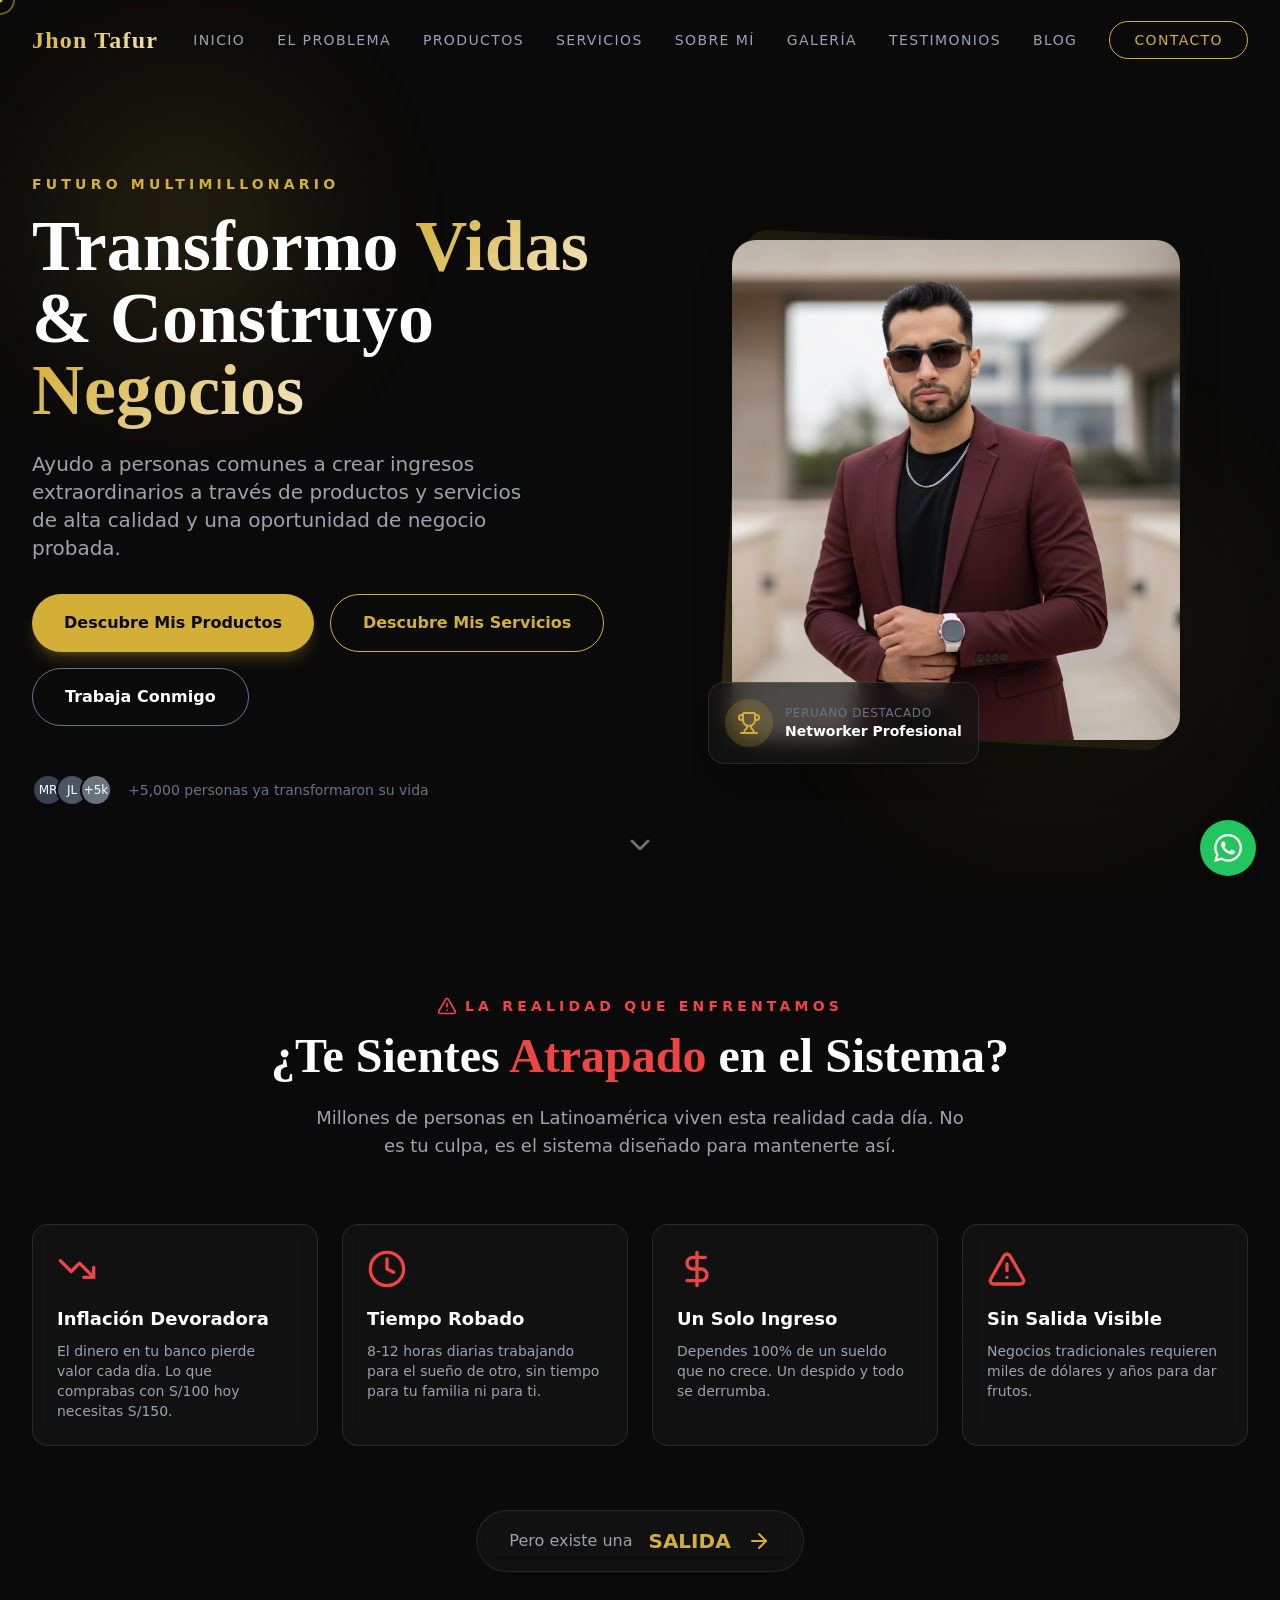
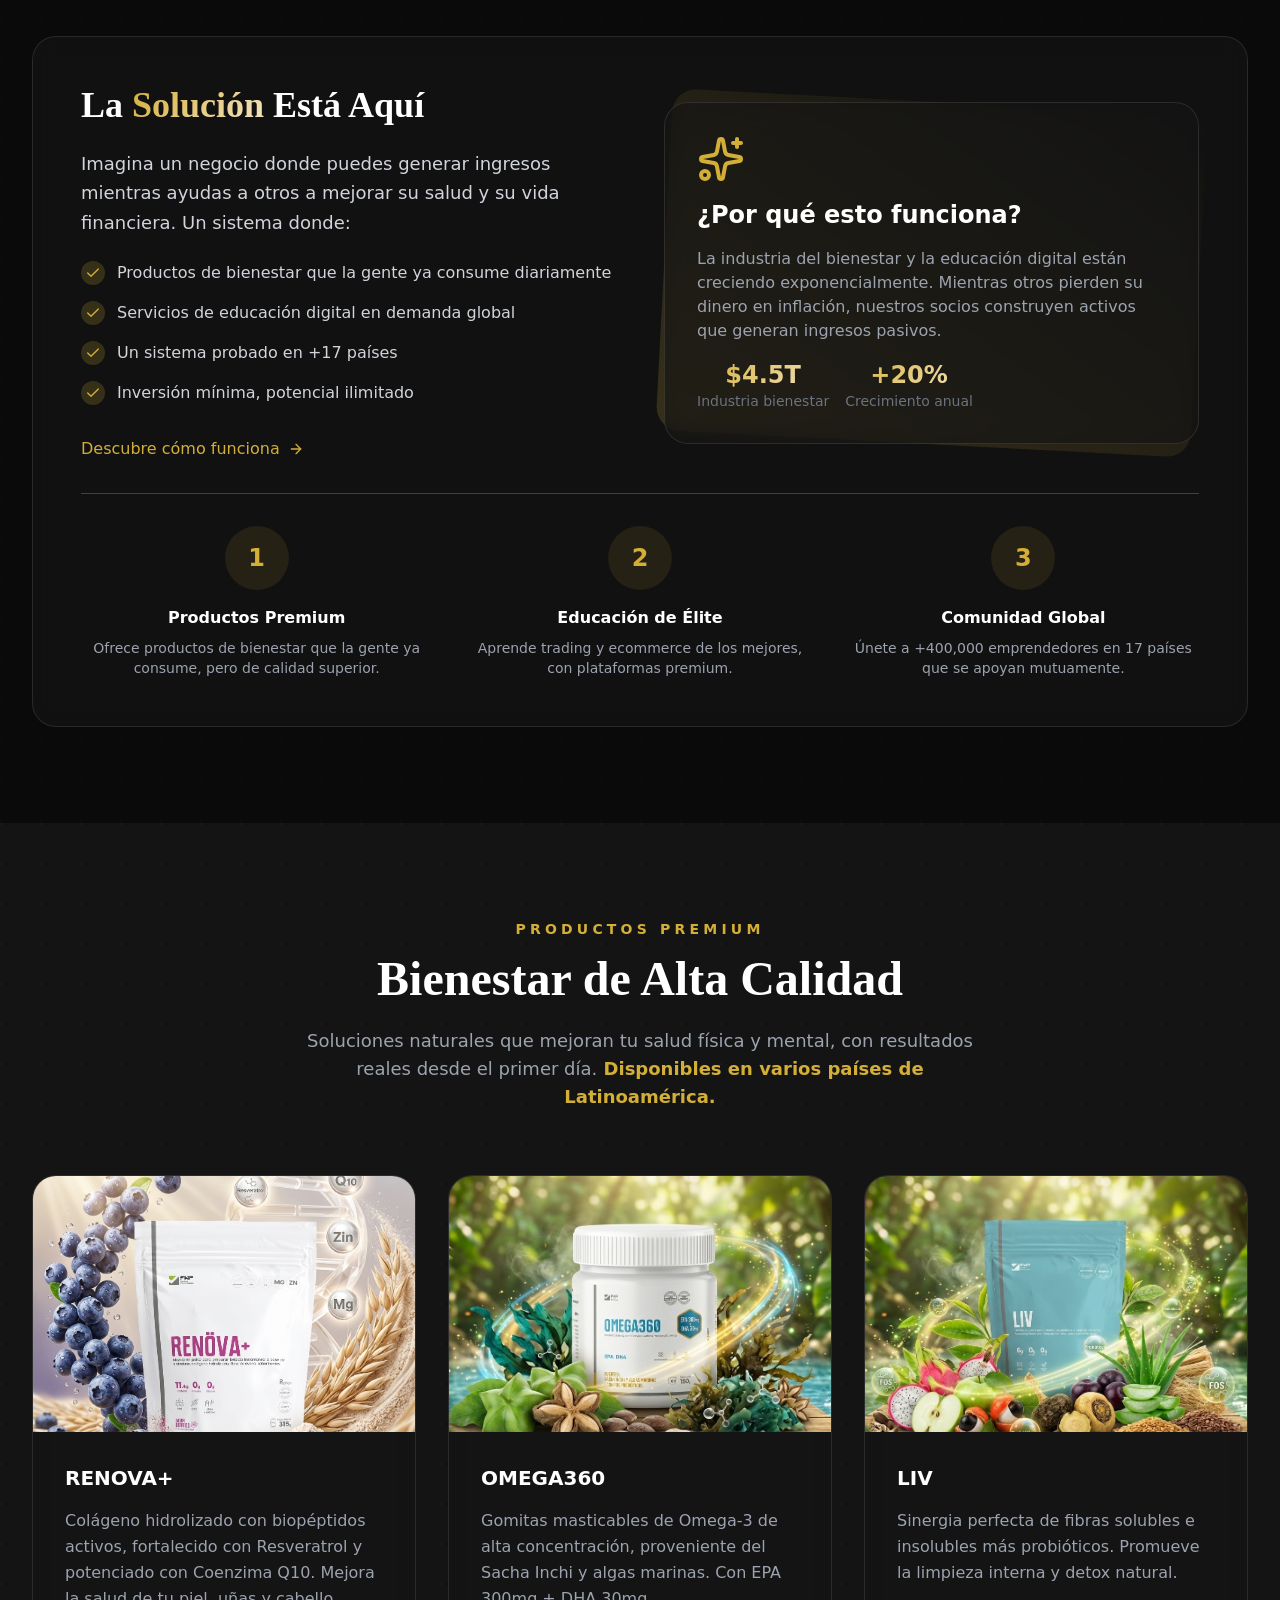
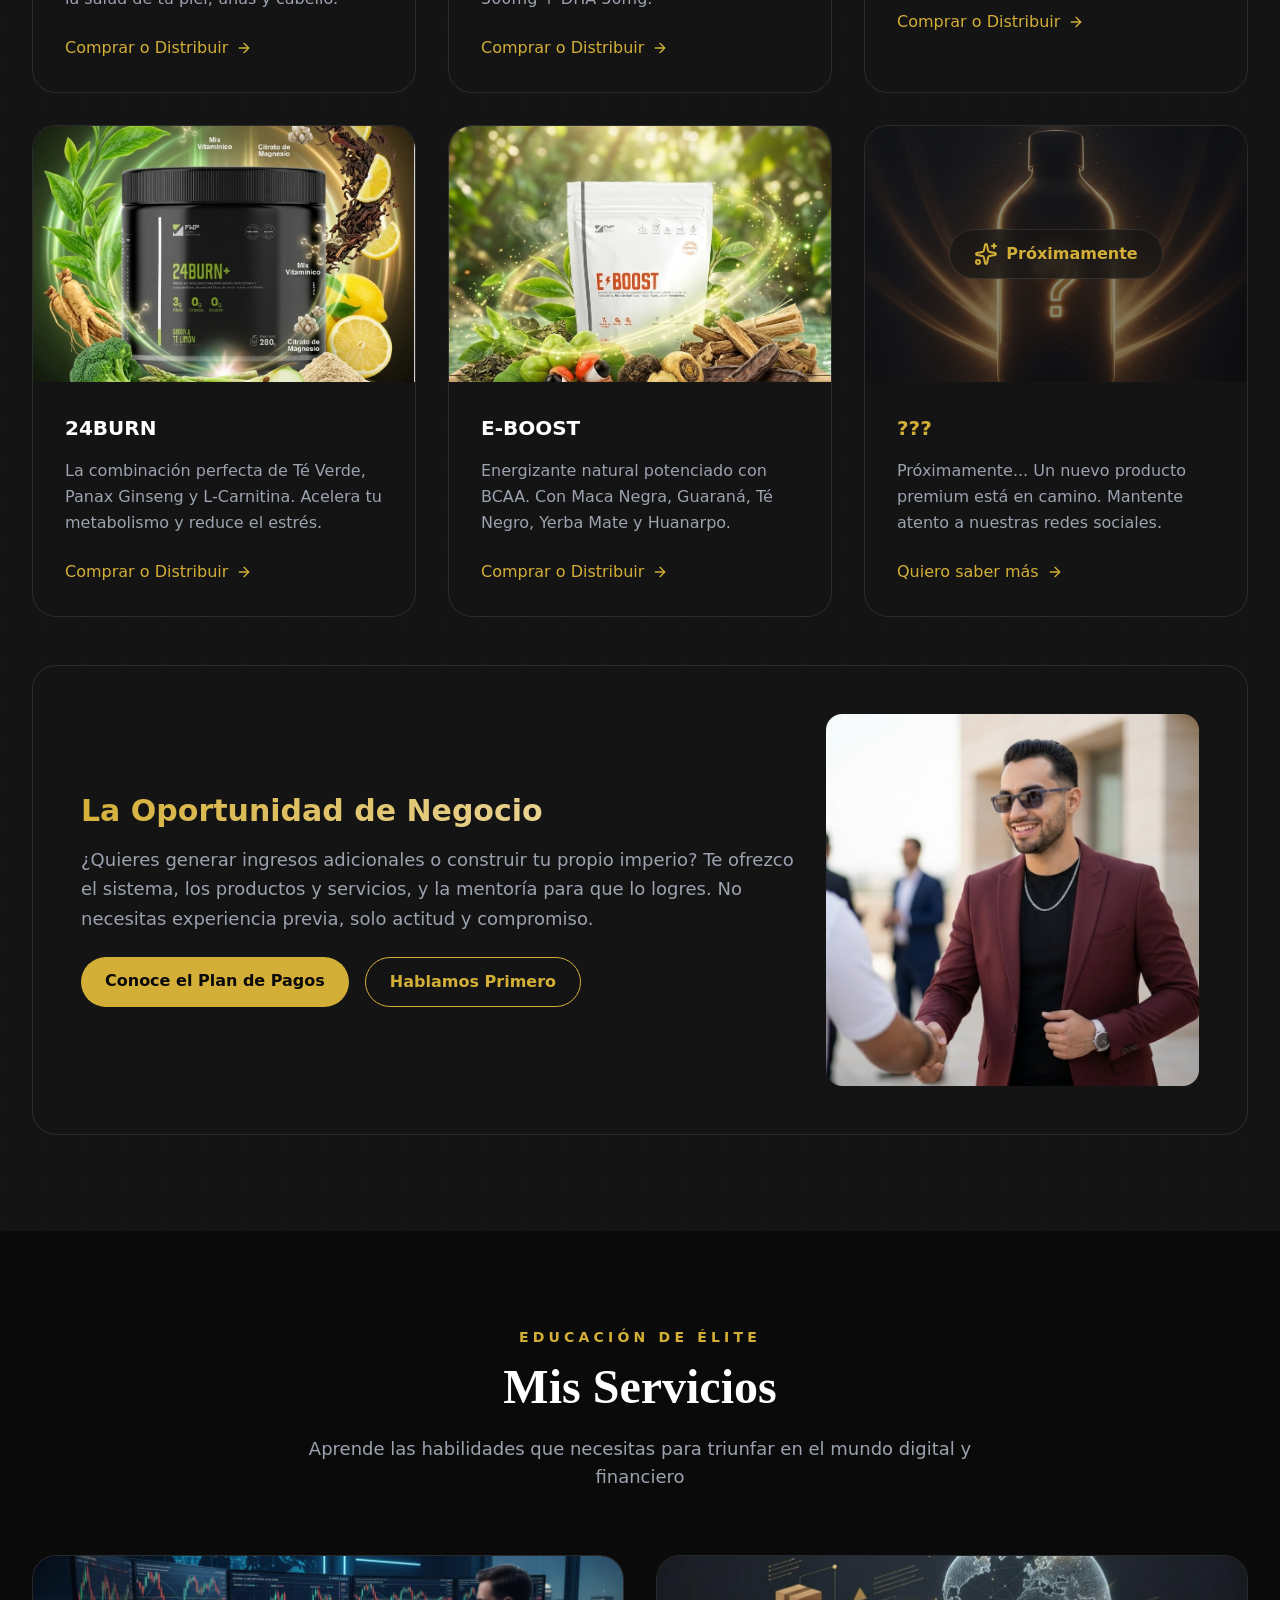
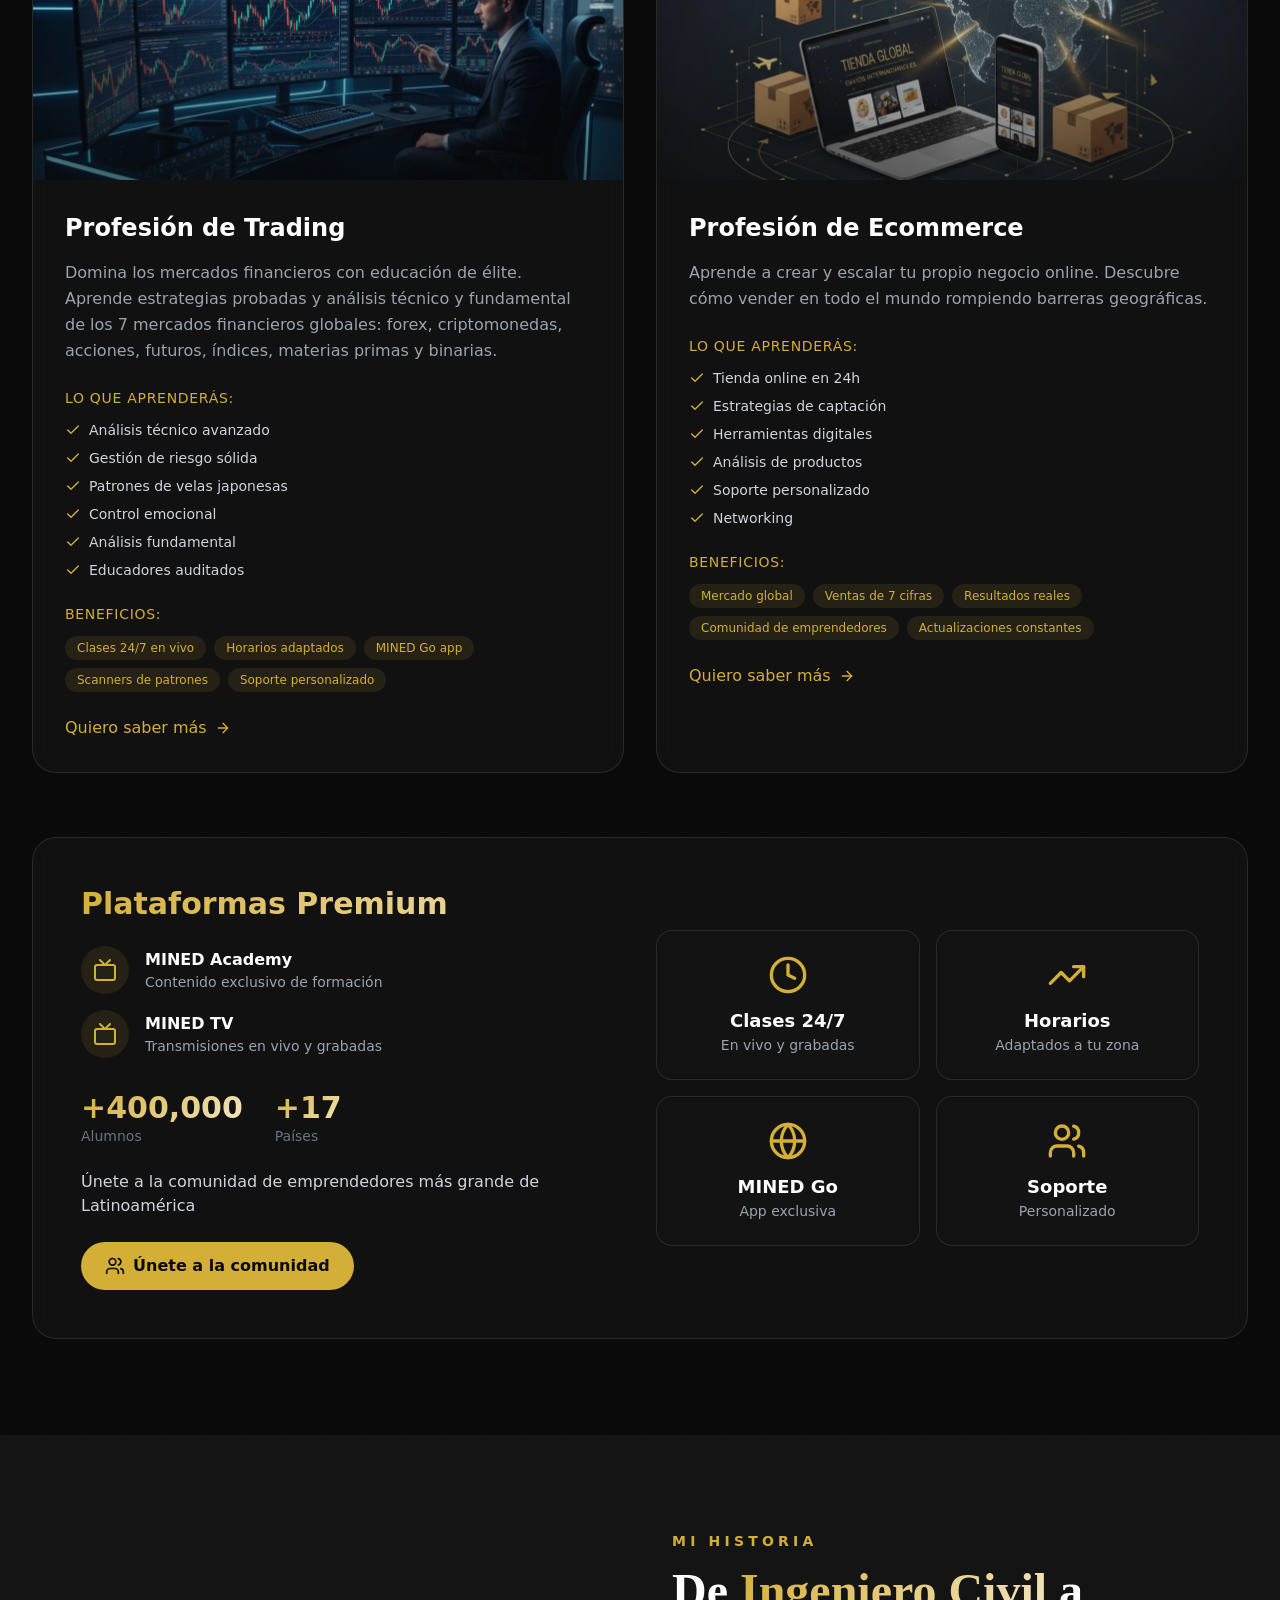
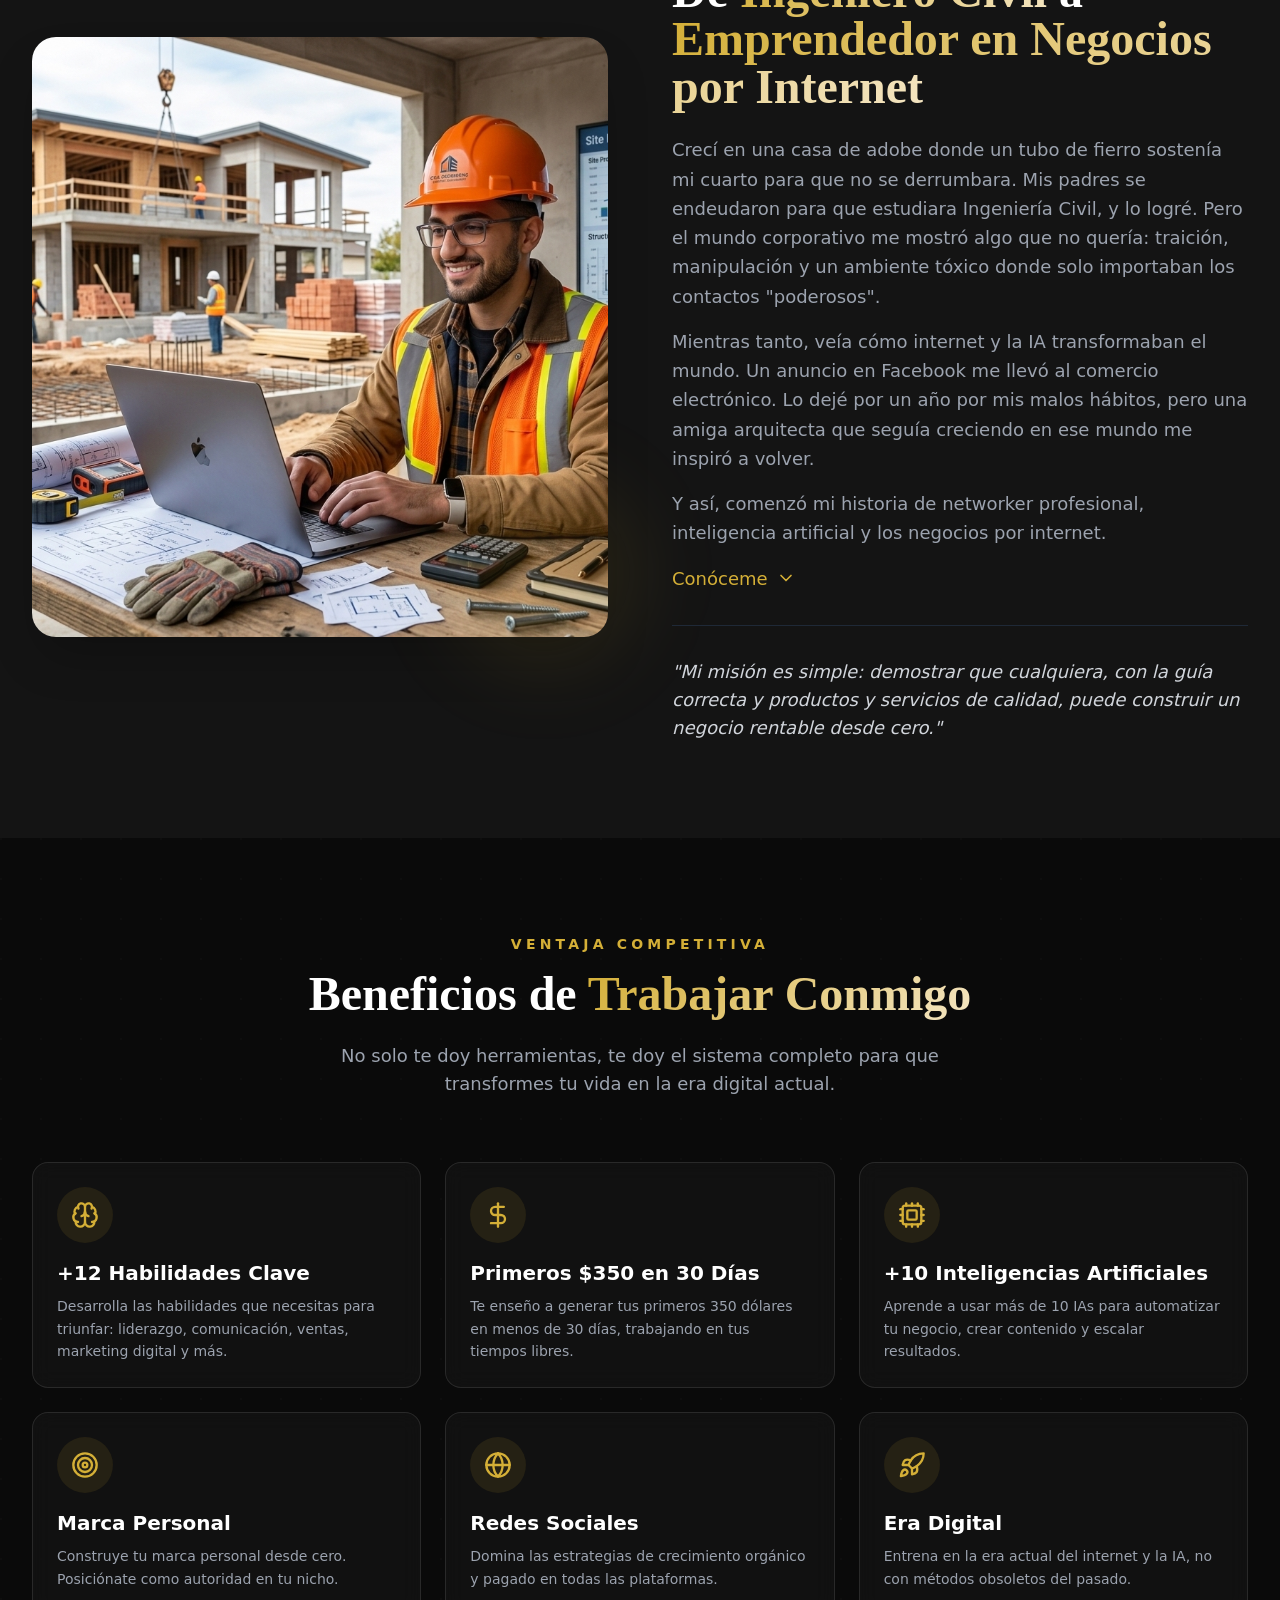
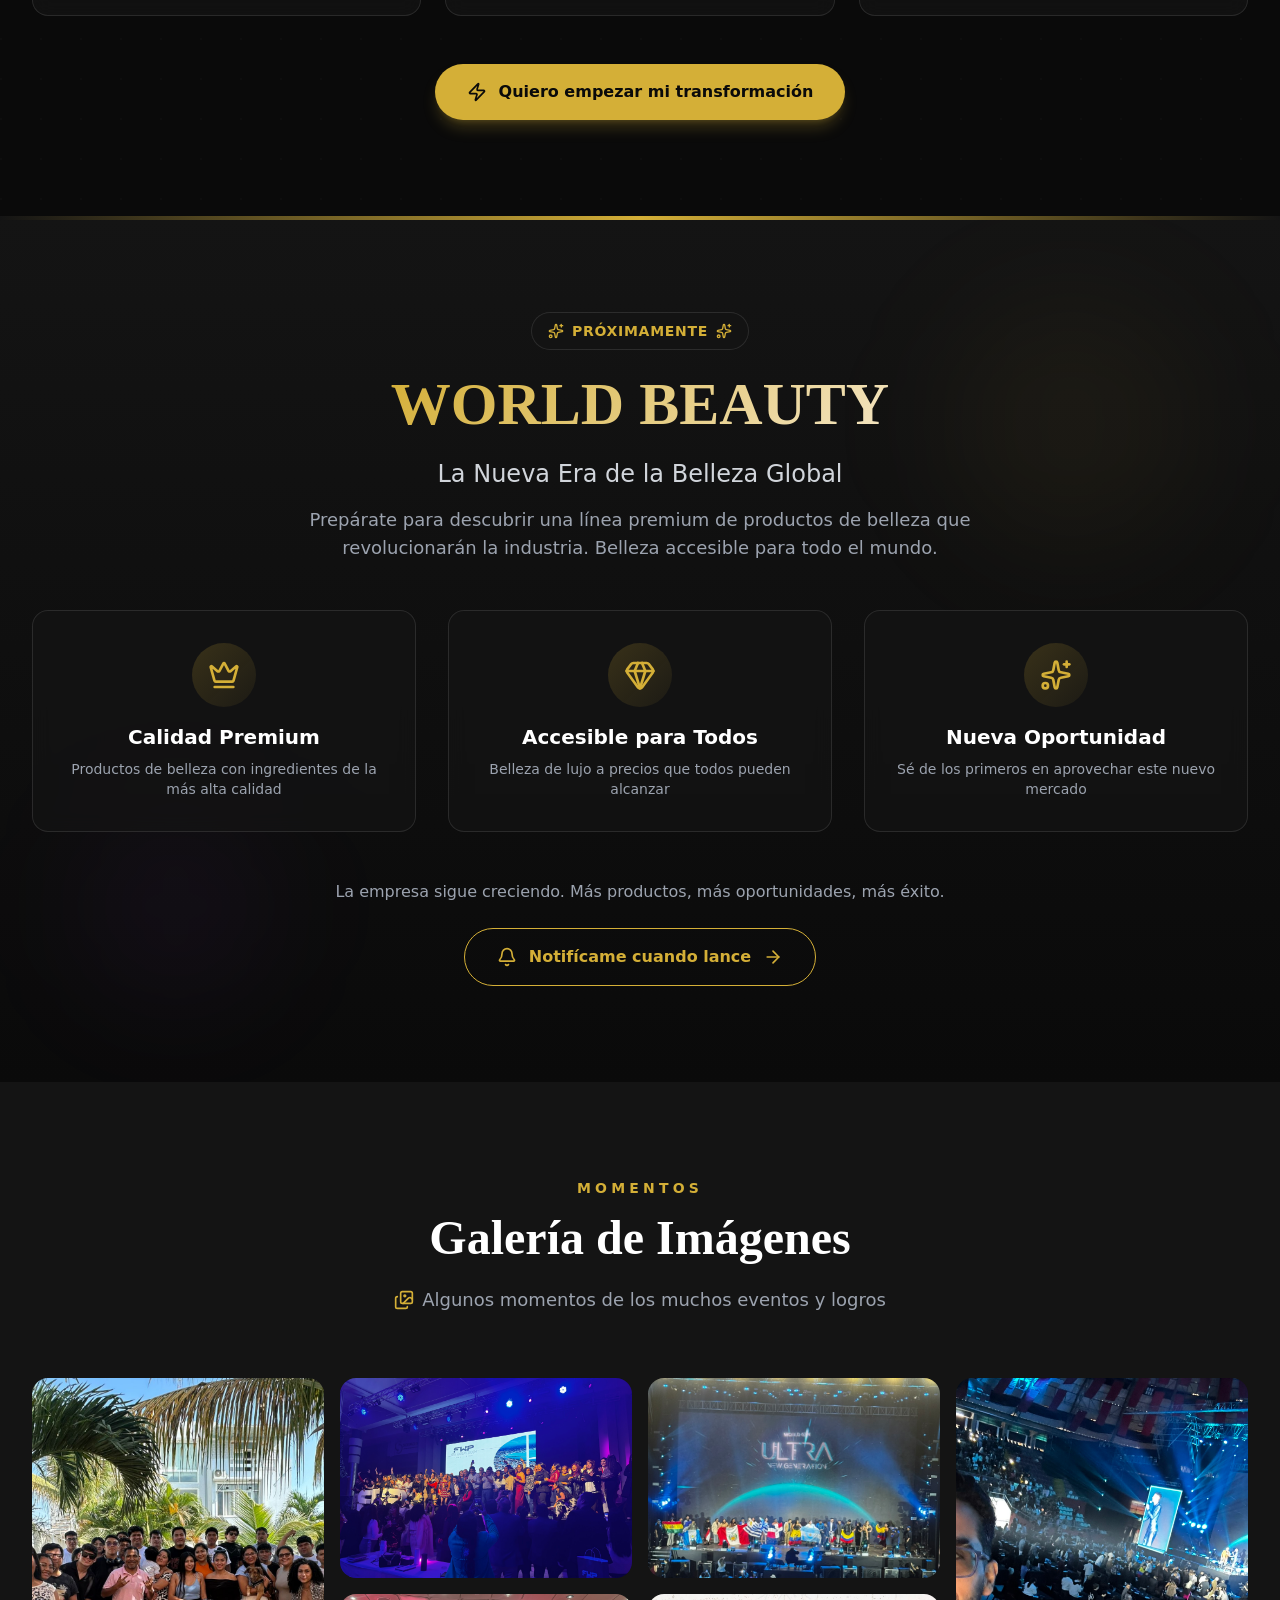
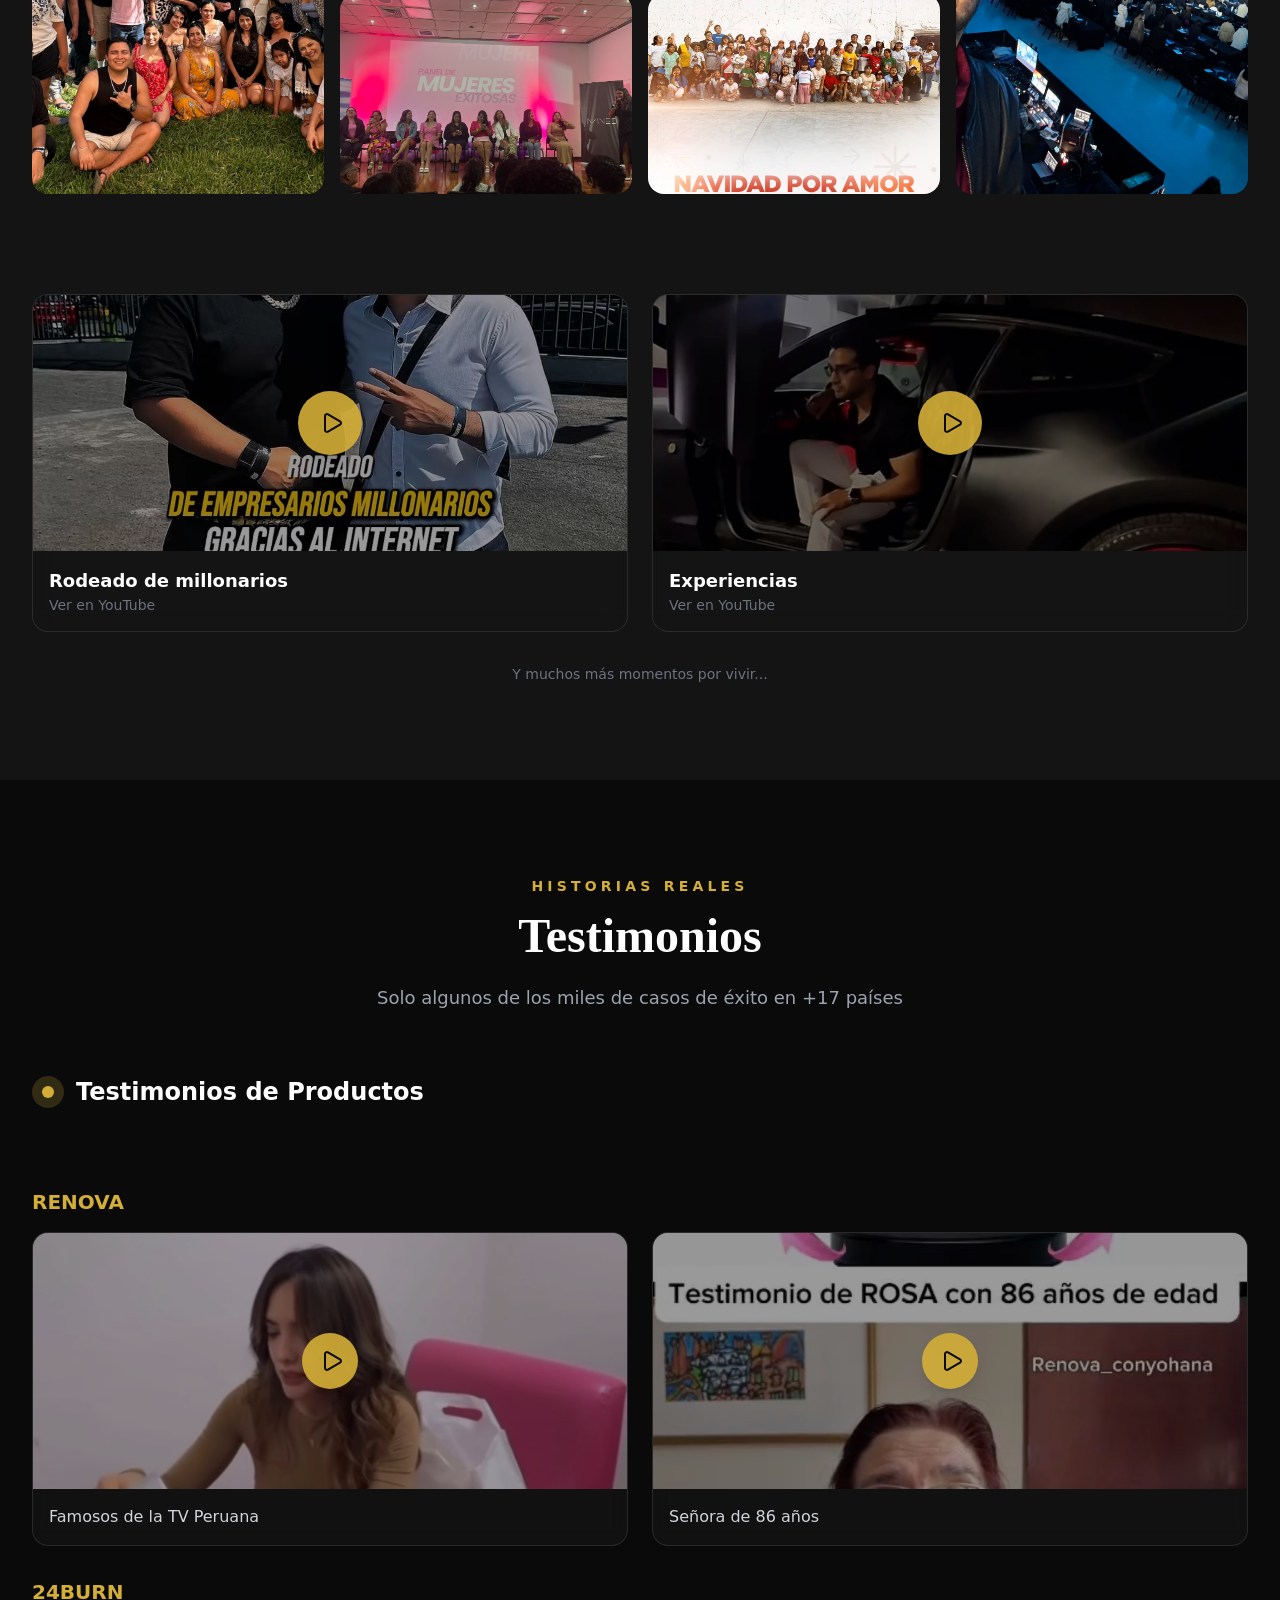
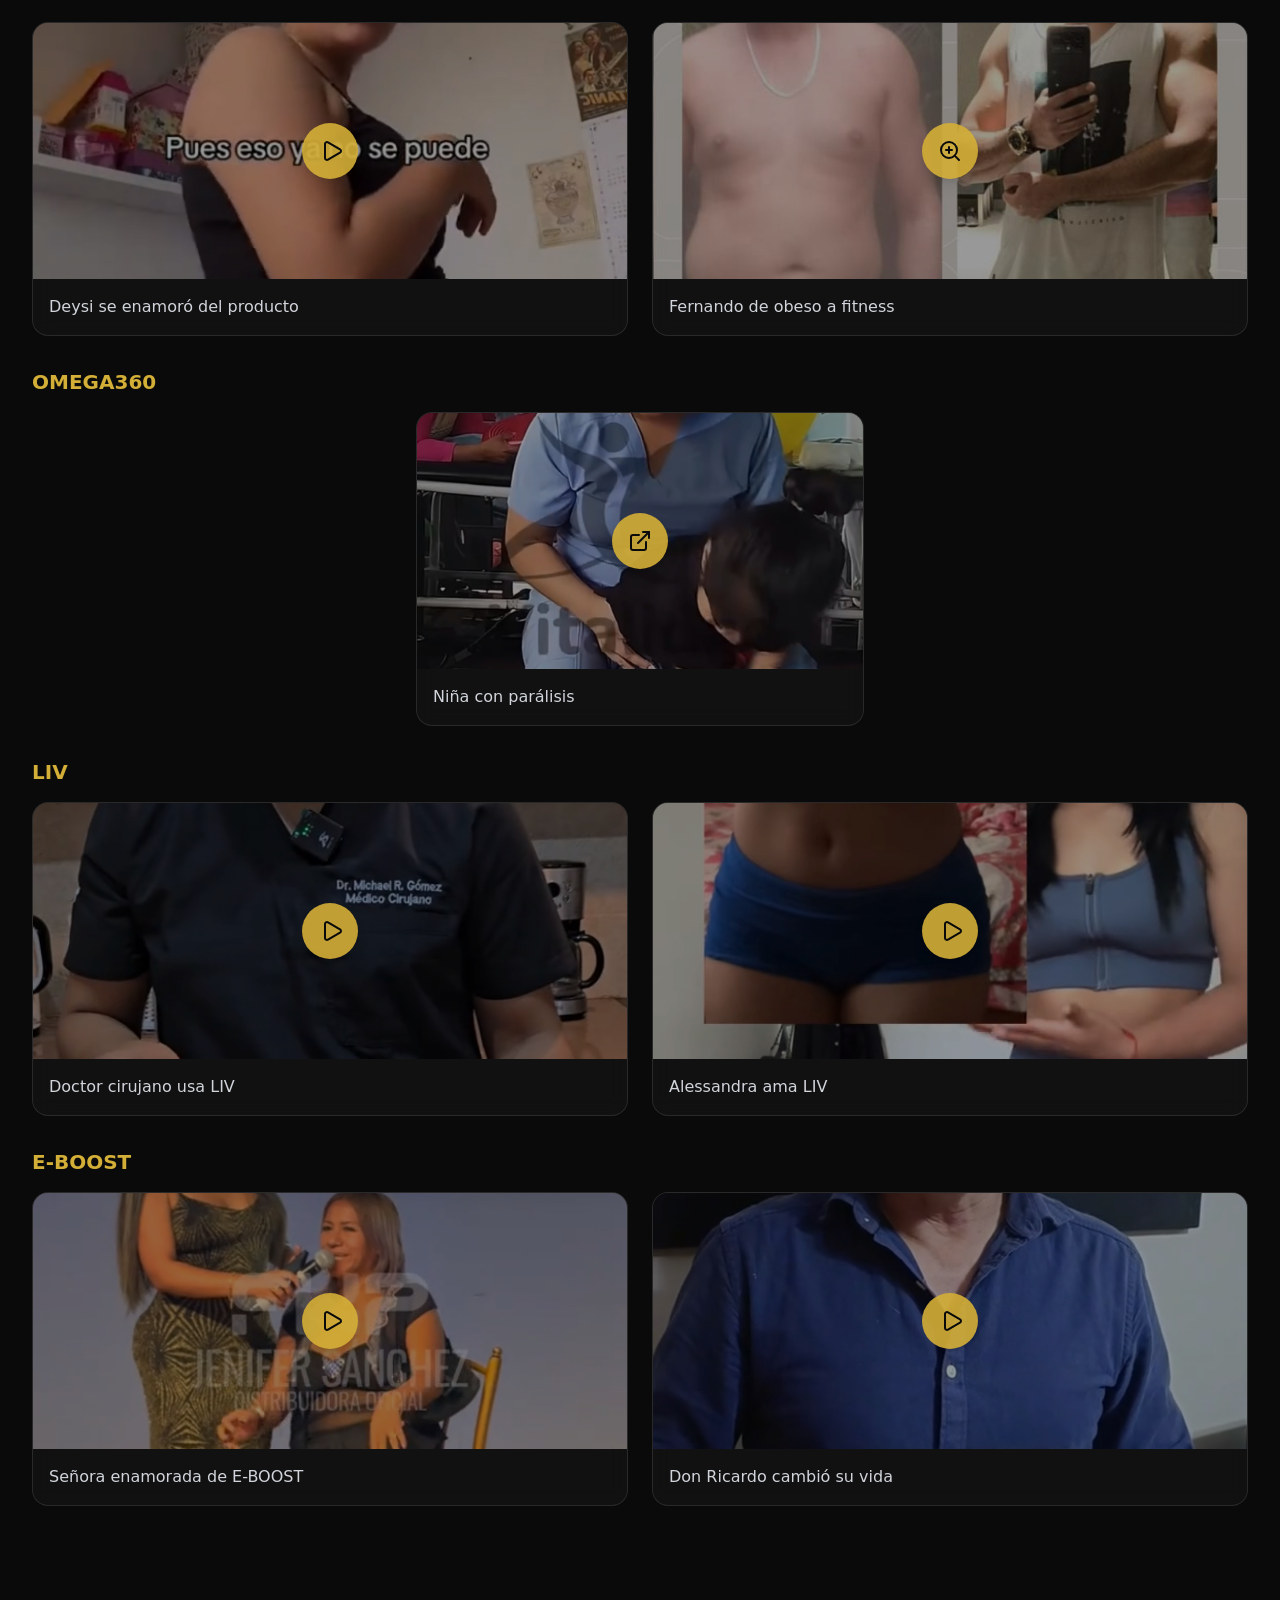
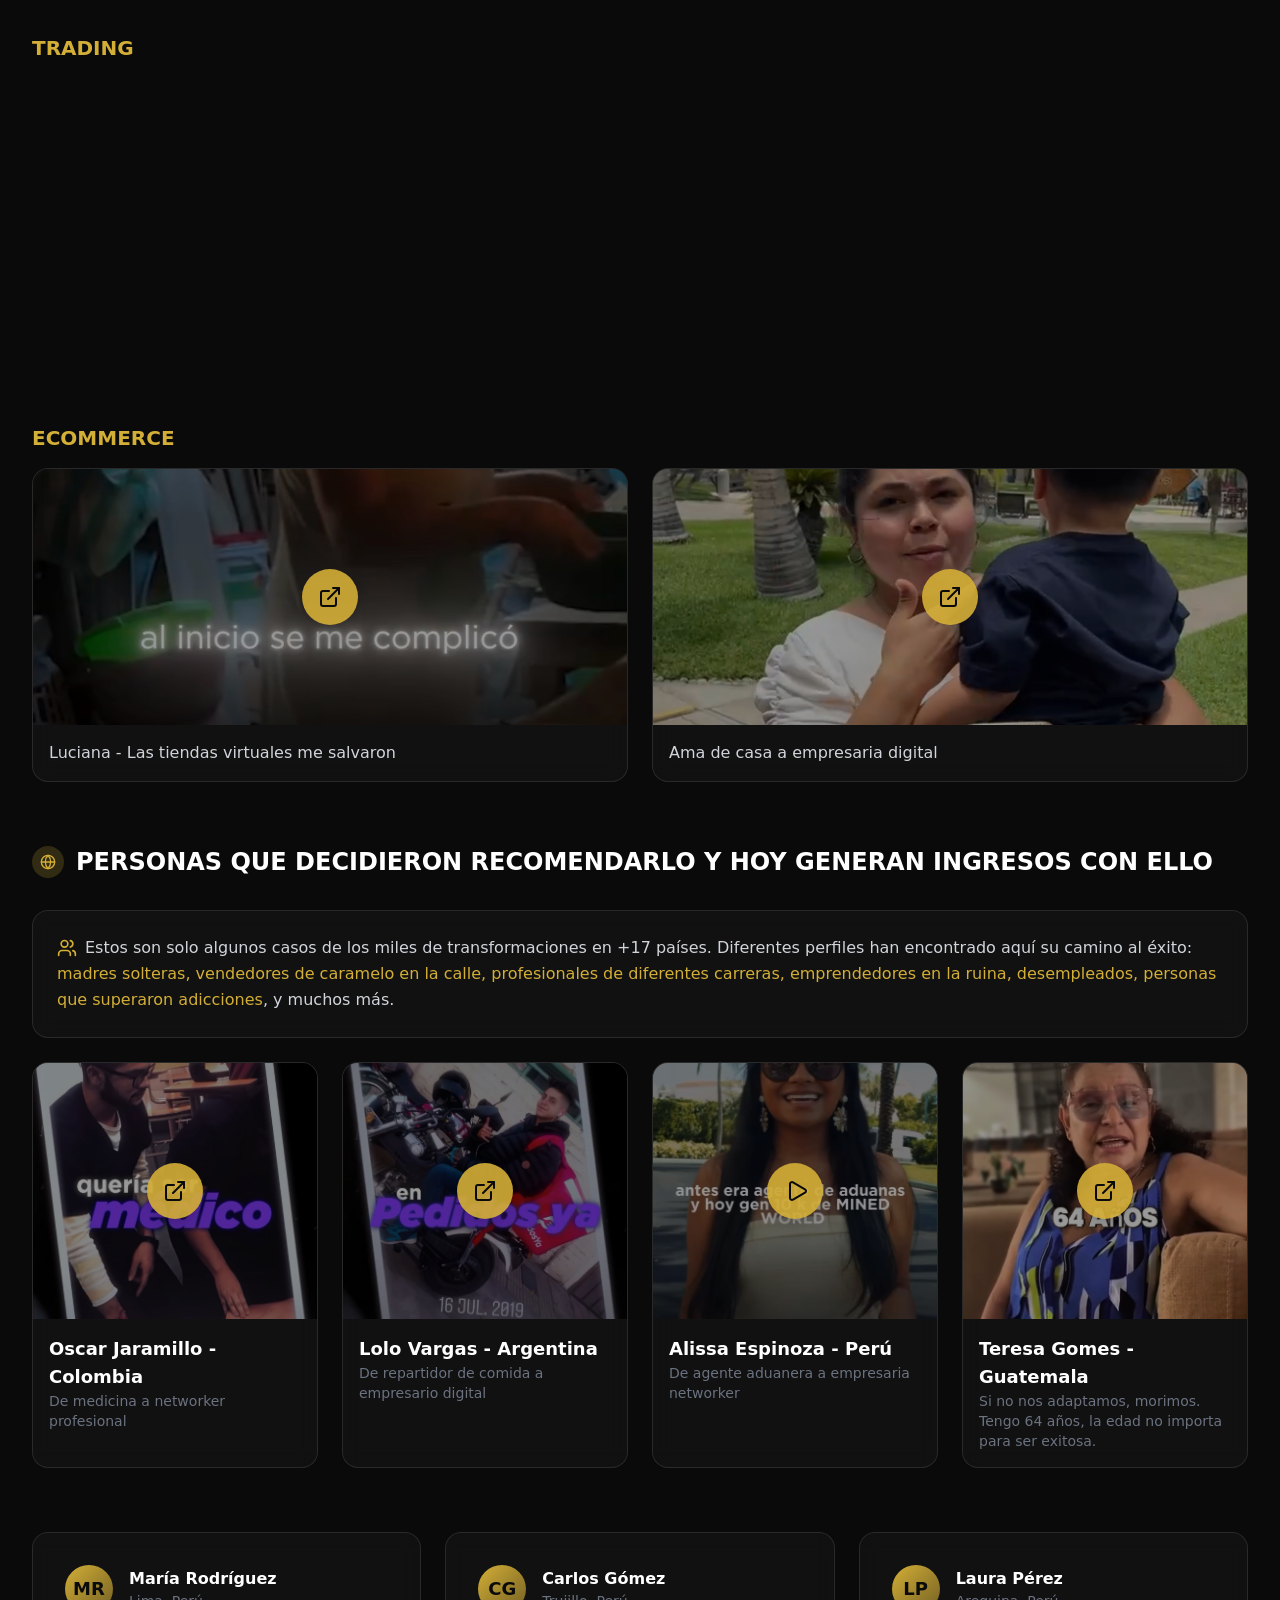
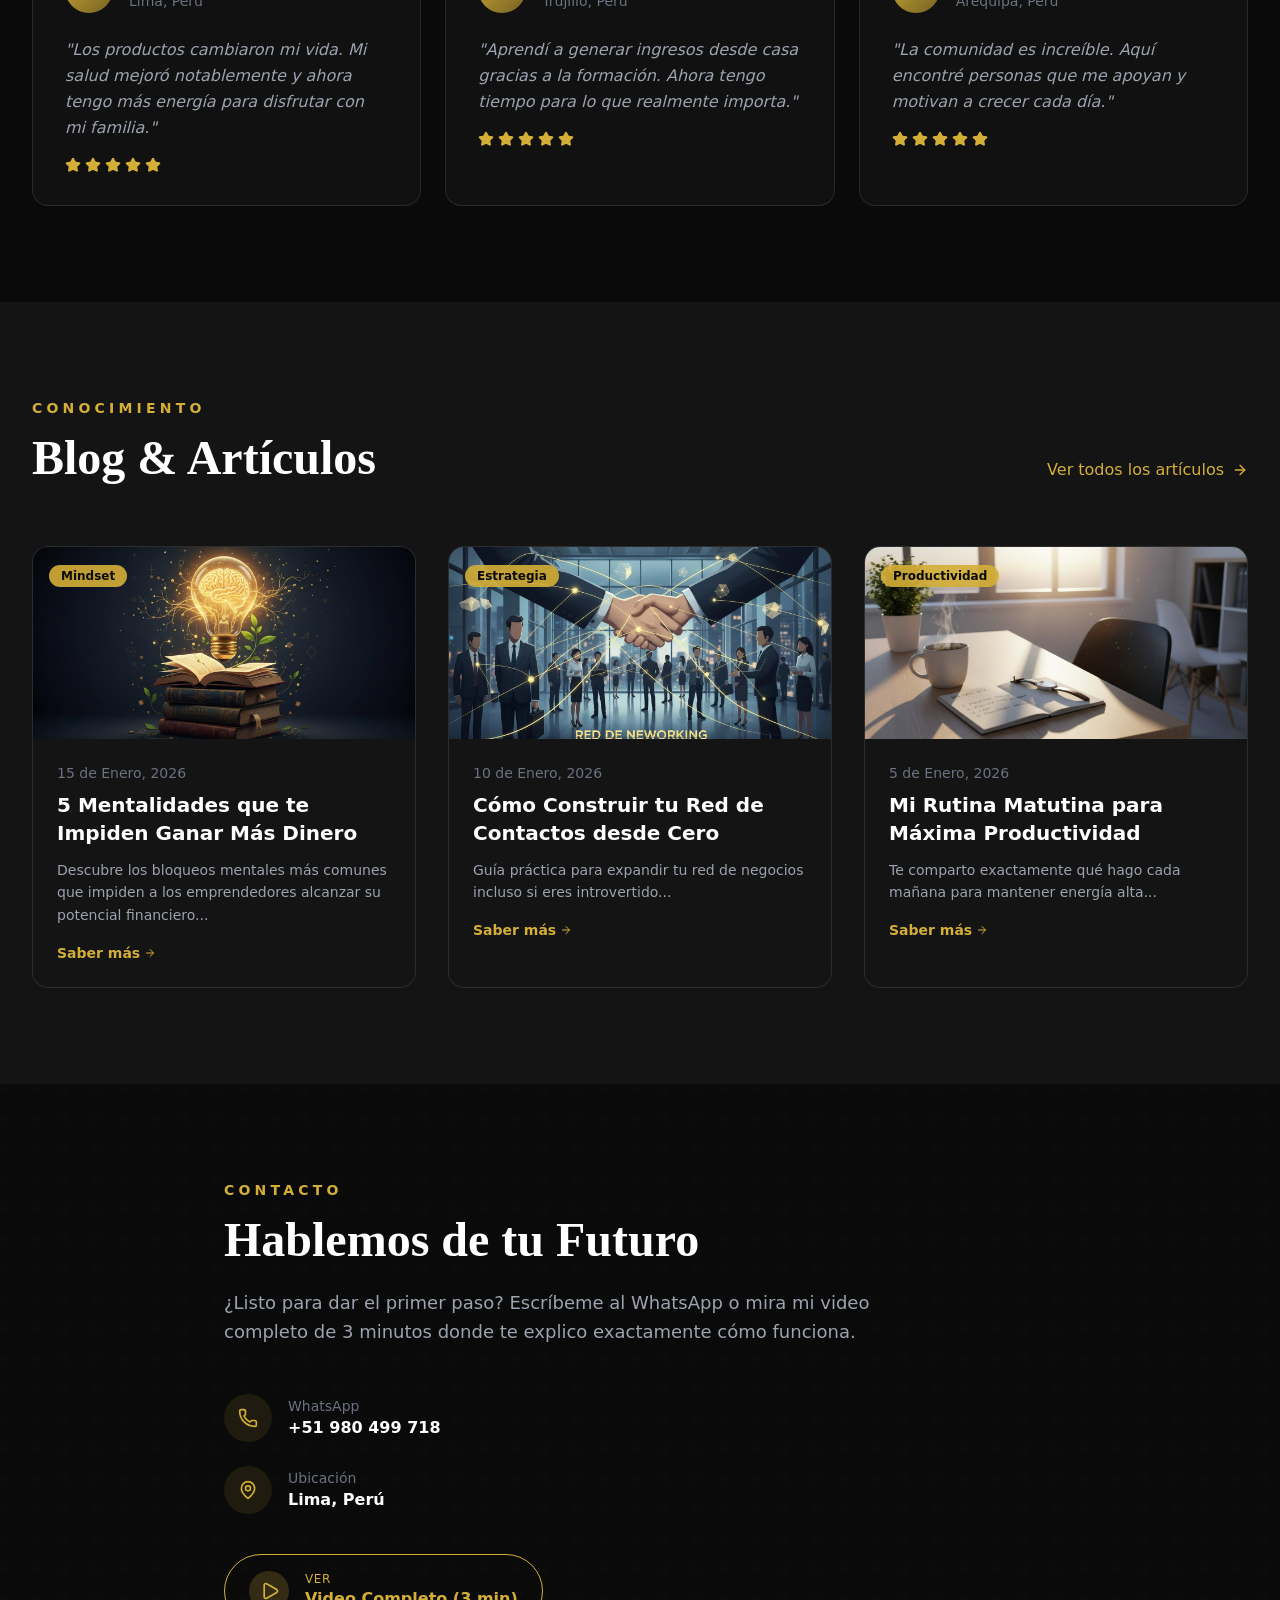
==== commit 4ecf8f9a: "Update index.html" ====
--- a/index.html
+++ b/index.html
@@ -6,6 +6,10 @@
     <title>Jhon Tafur | Negocios por Internet y Network Marketing</title>
     <meta name="description" content="Descubre cómo construir ingresos por internet con ecommerce, trading y productos de bienestar. Aprende el modelo de Network Marketing conmigo." />
 <meta name="keywords" content="negocios por internet, network marketing peru, ingresos online, ecommerce, trading, emprendimiento digital" />
+    <meta property="og:title" content="Jhon Tafur | Negocios por Internet">
+<meta property="og:image" content="https://jhontafur.github.io/images/jhon-hero.jpg">
+<meta property="og:url" content="https://jhontafur.github.io">
+<meta property="og:type" content="website">
     <script type="module" crossorigin src="./assets/index-DAVjT3qT.js"></script>
     <link rel="stylesheet" crossorigin href="./assets/index-O0iG5mvG.css">
   </head>
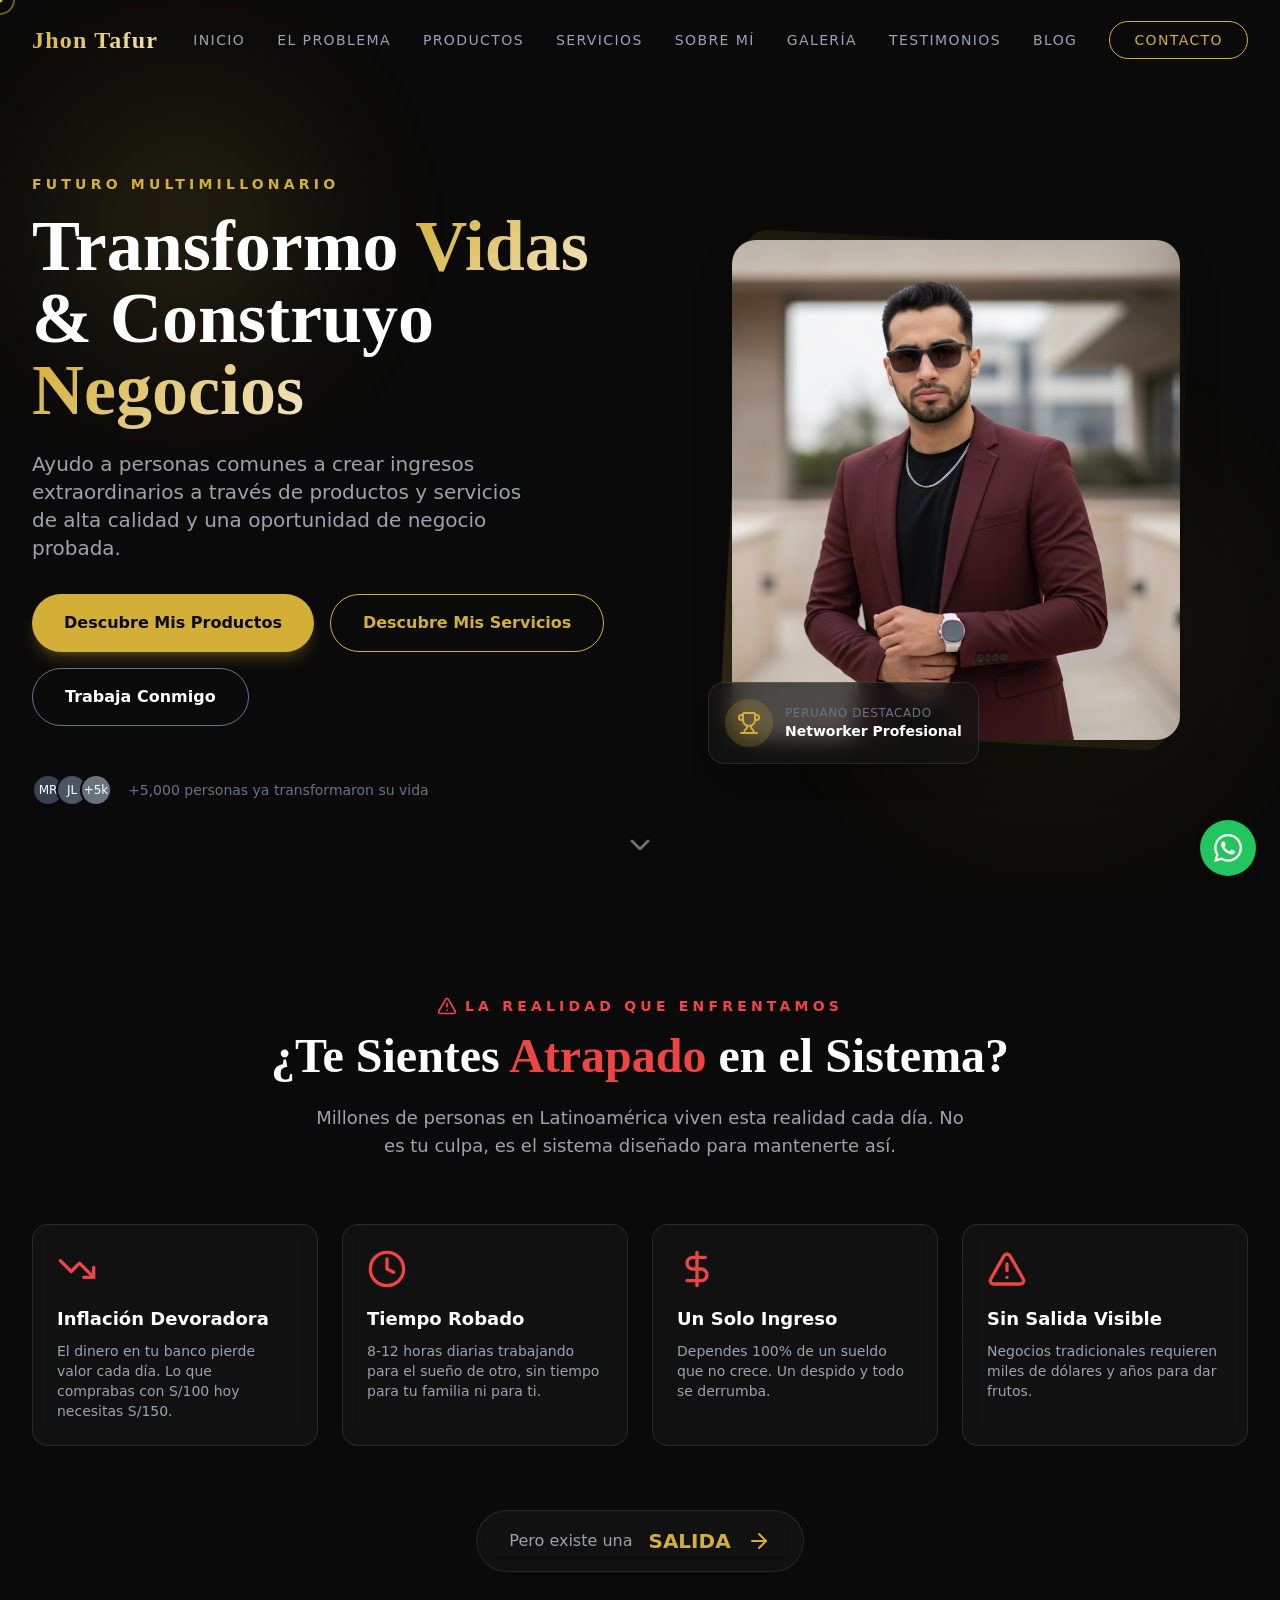
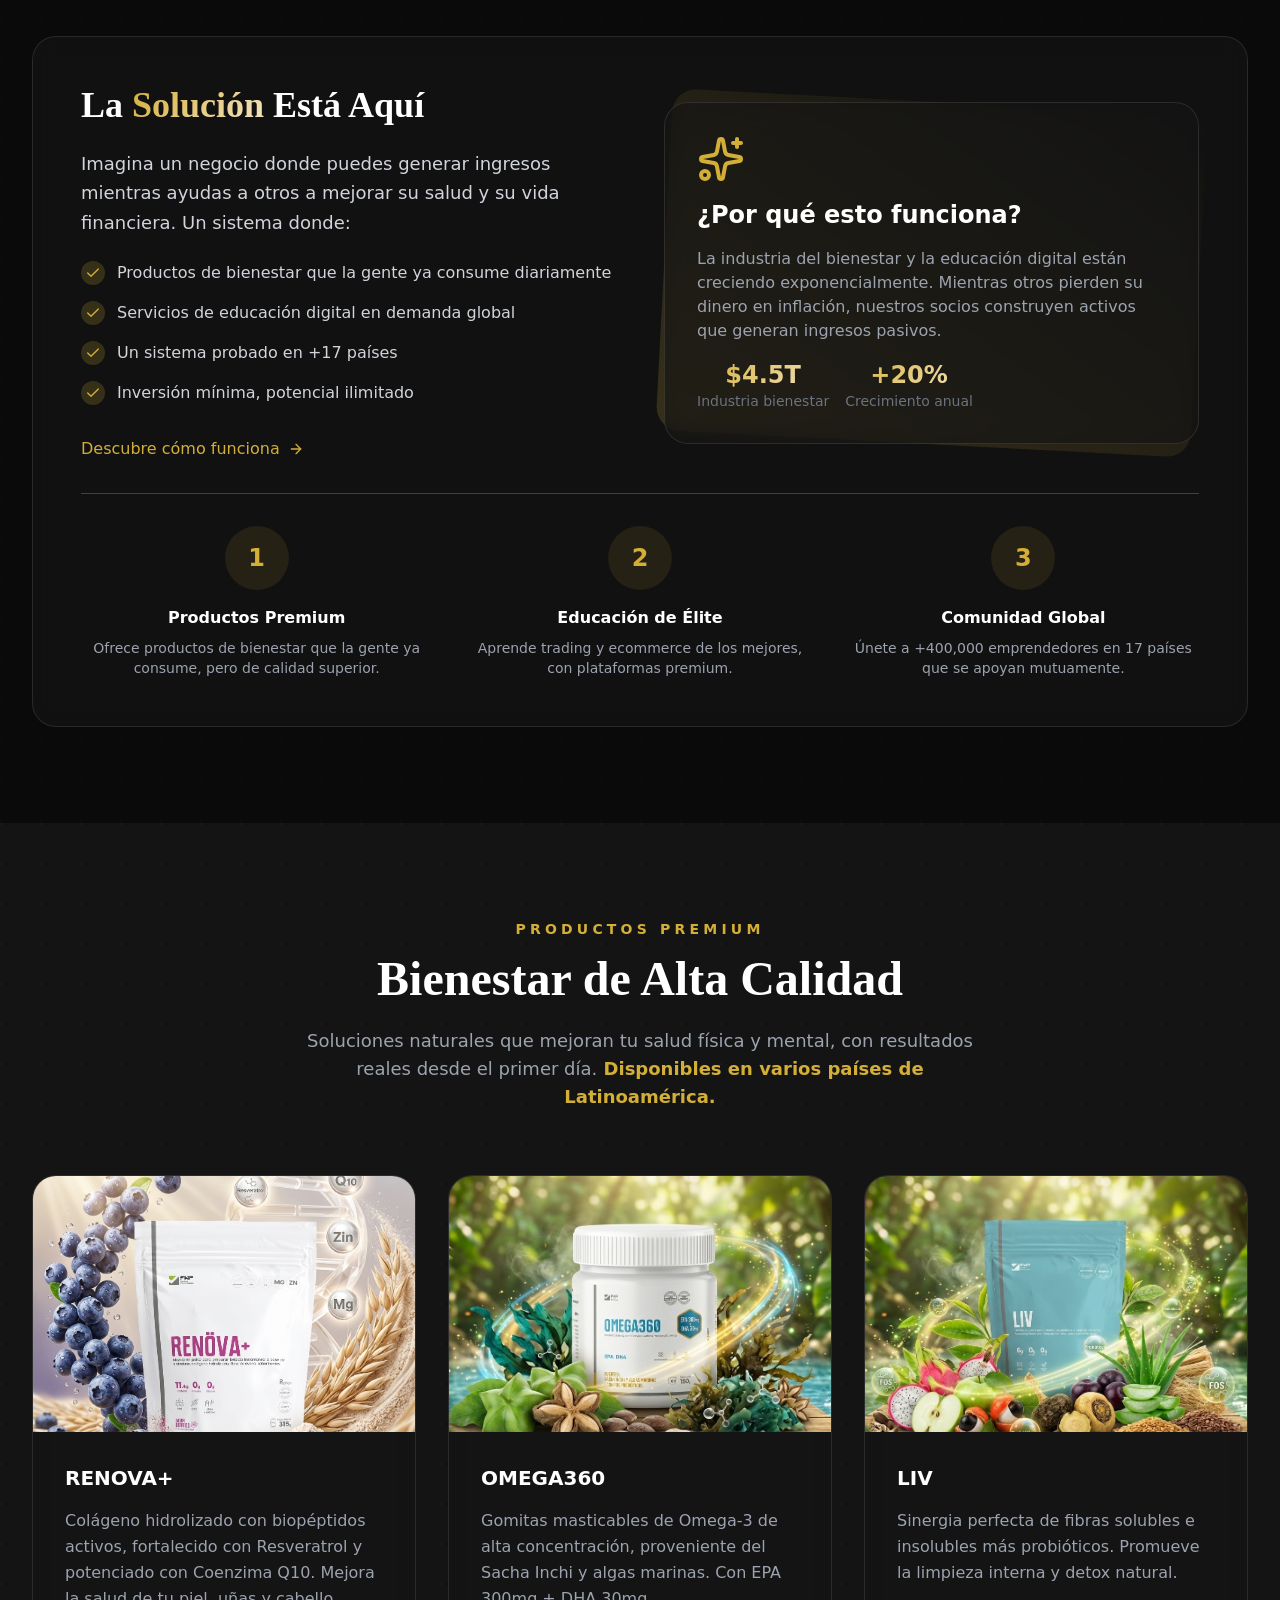
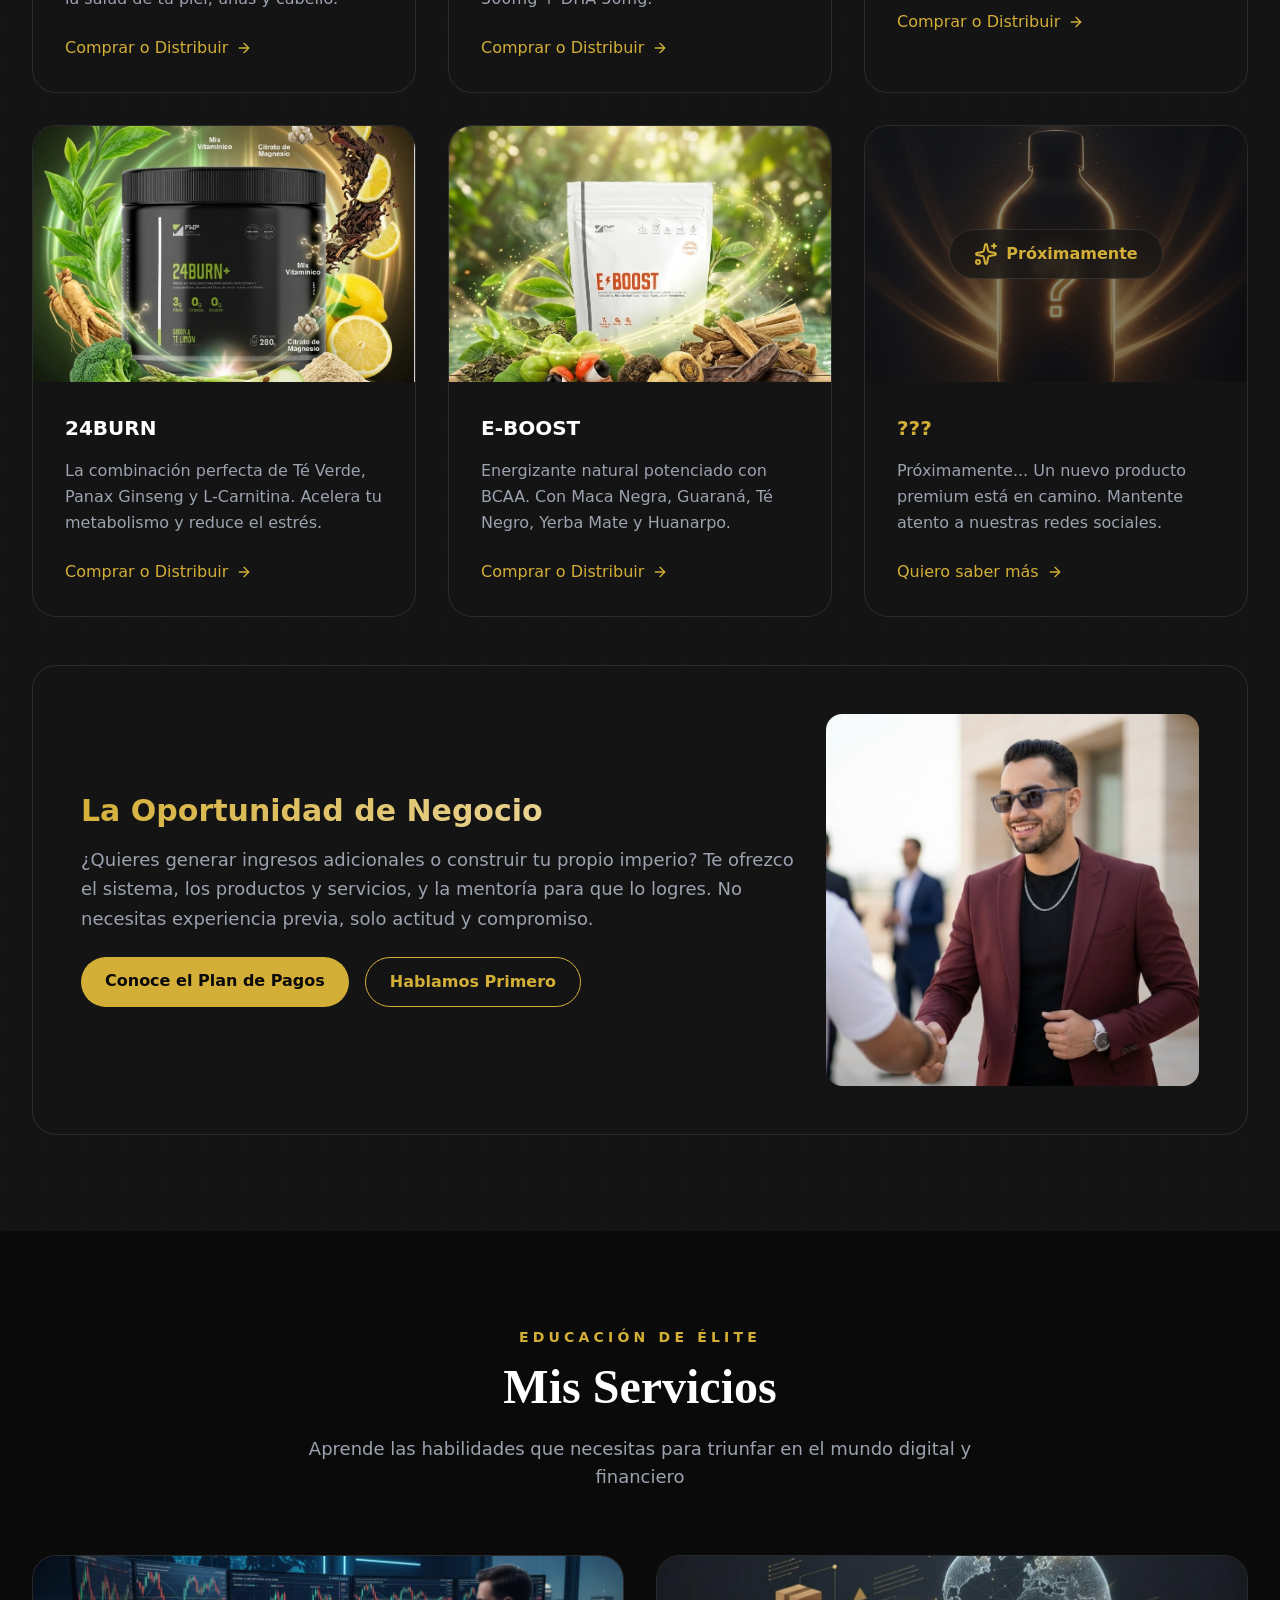
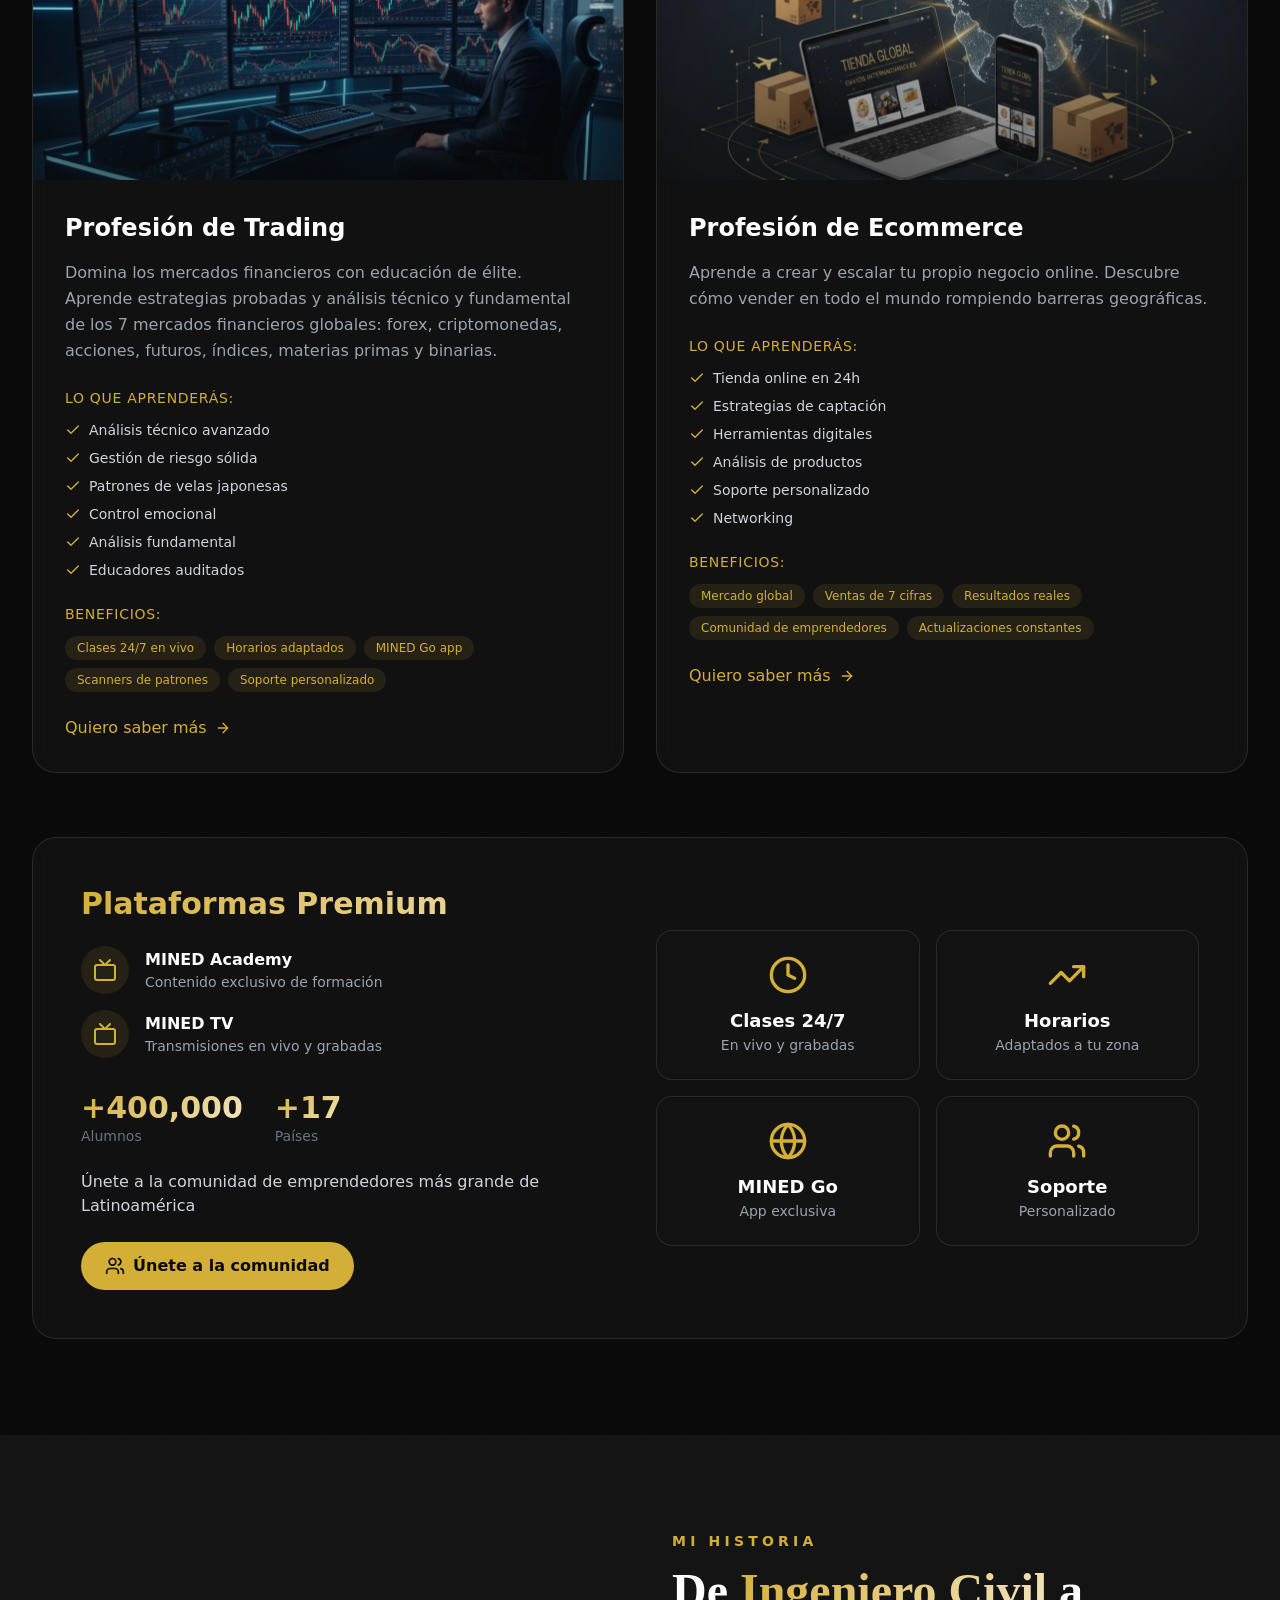
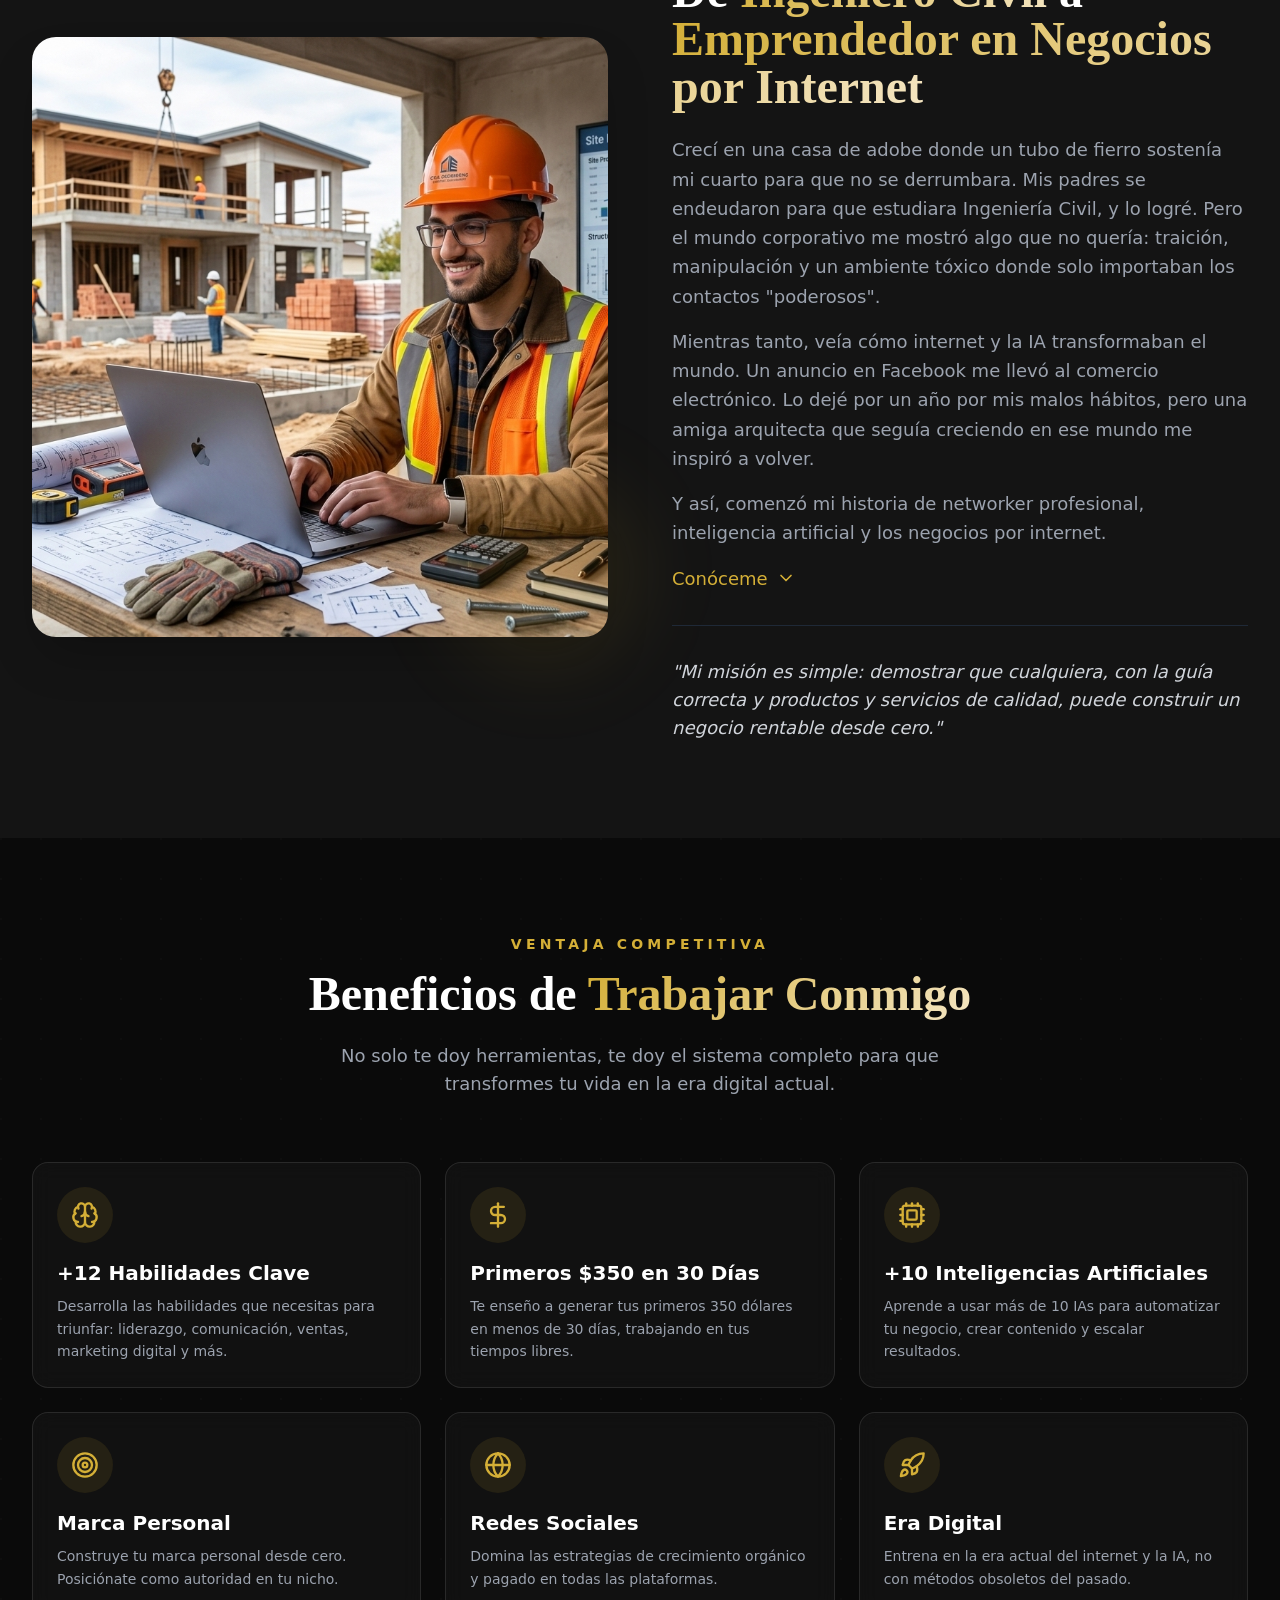
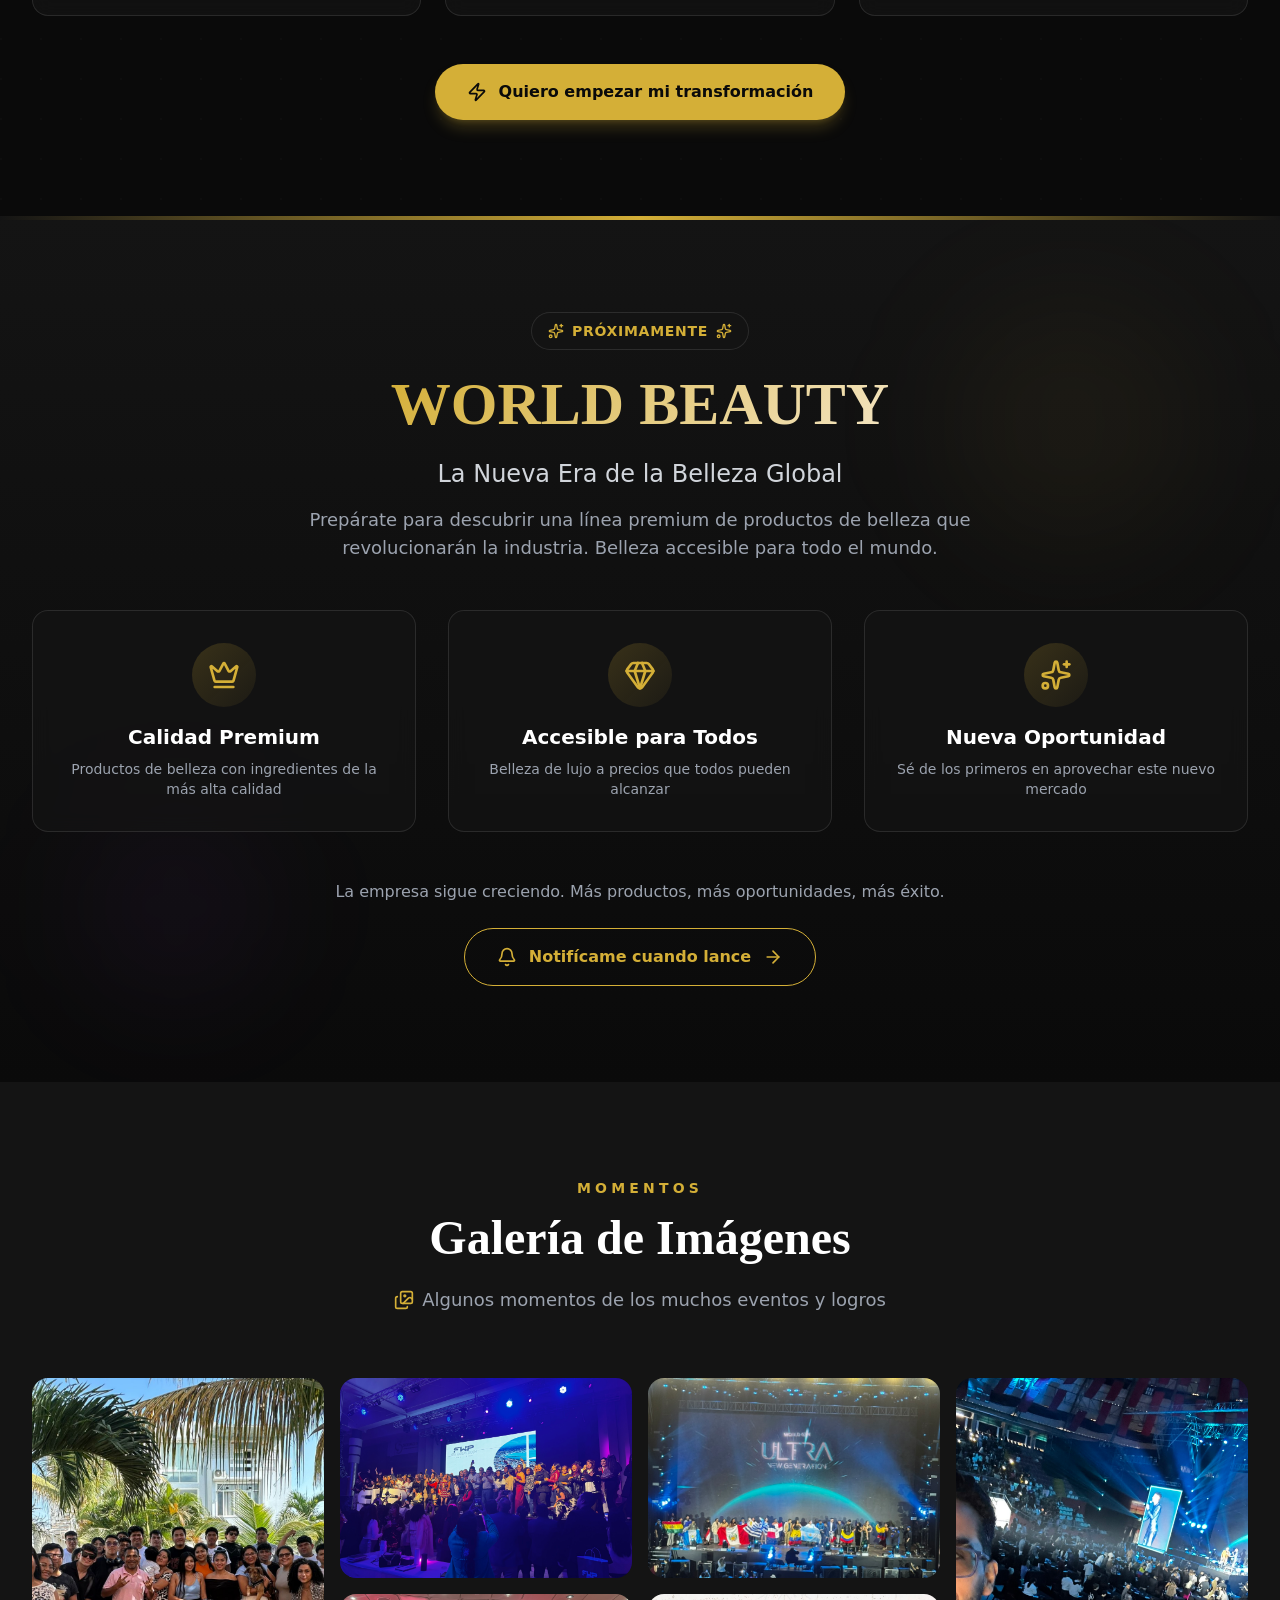
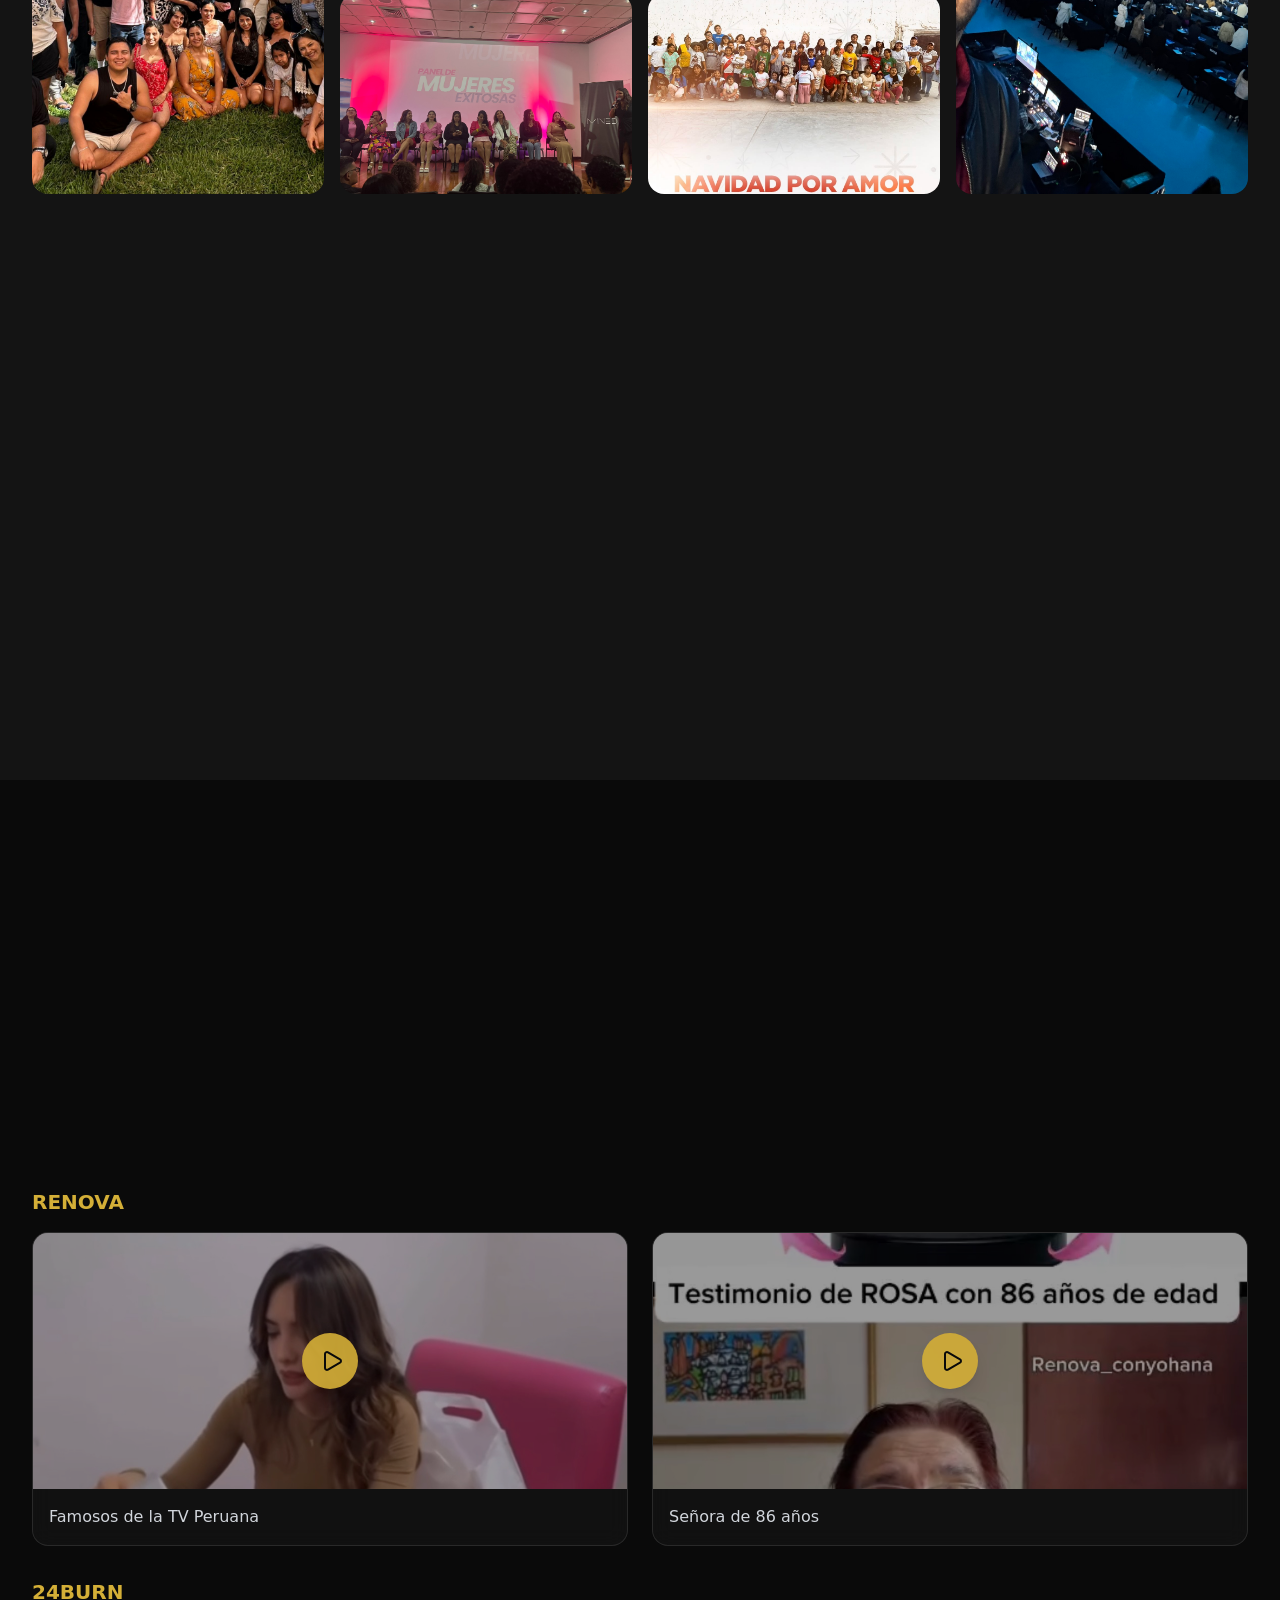
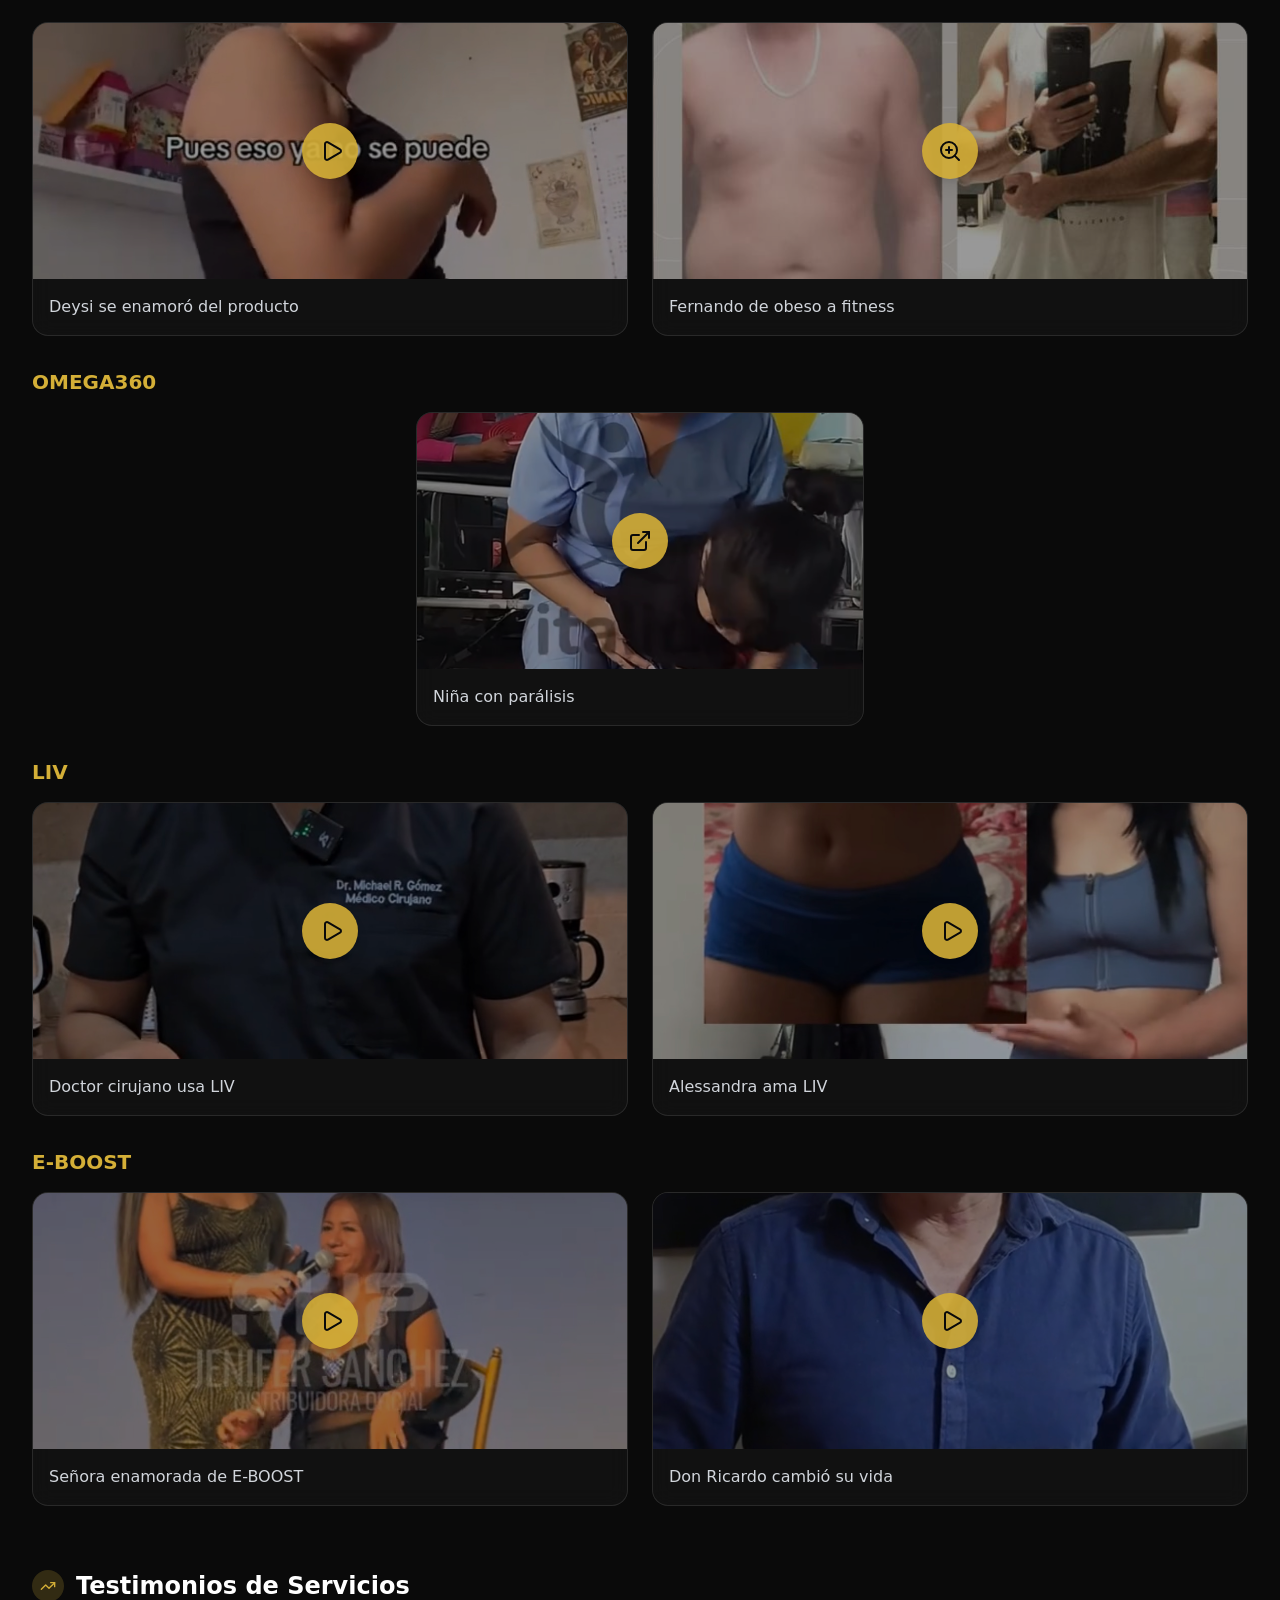
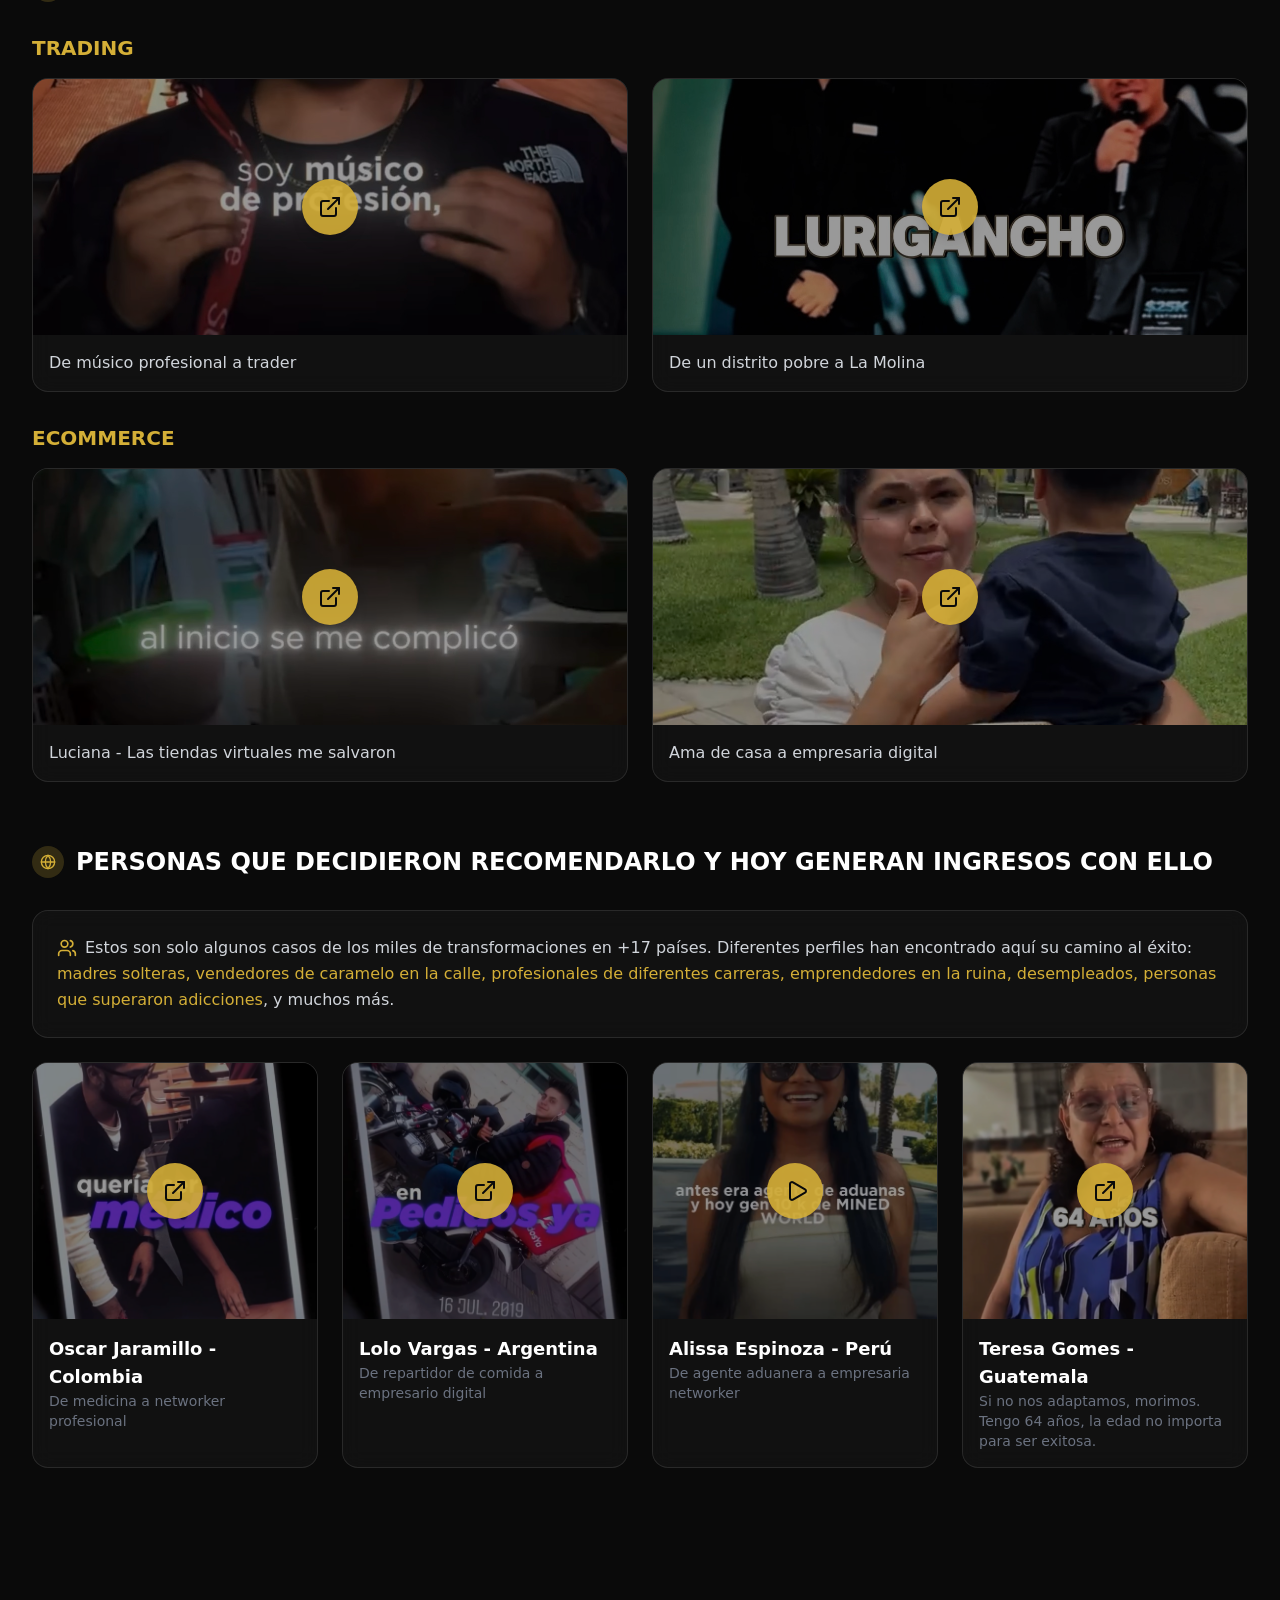
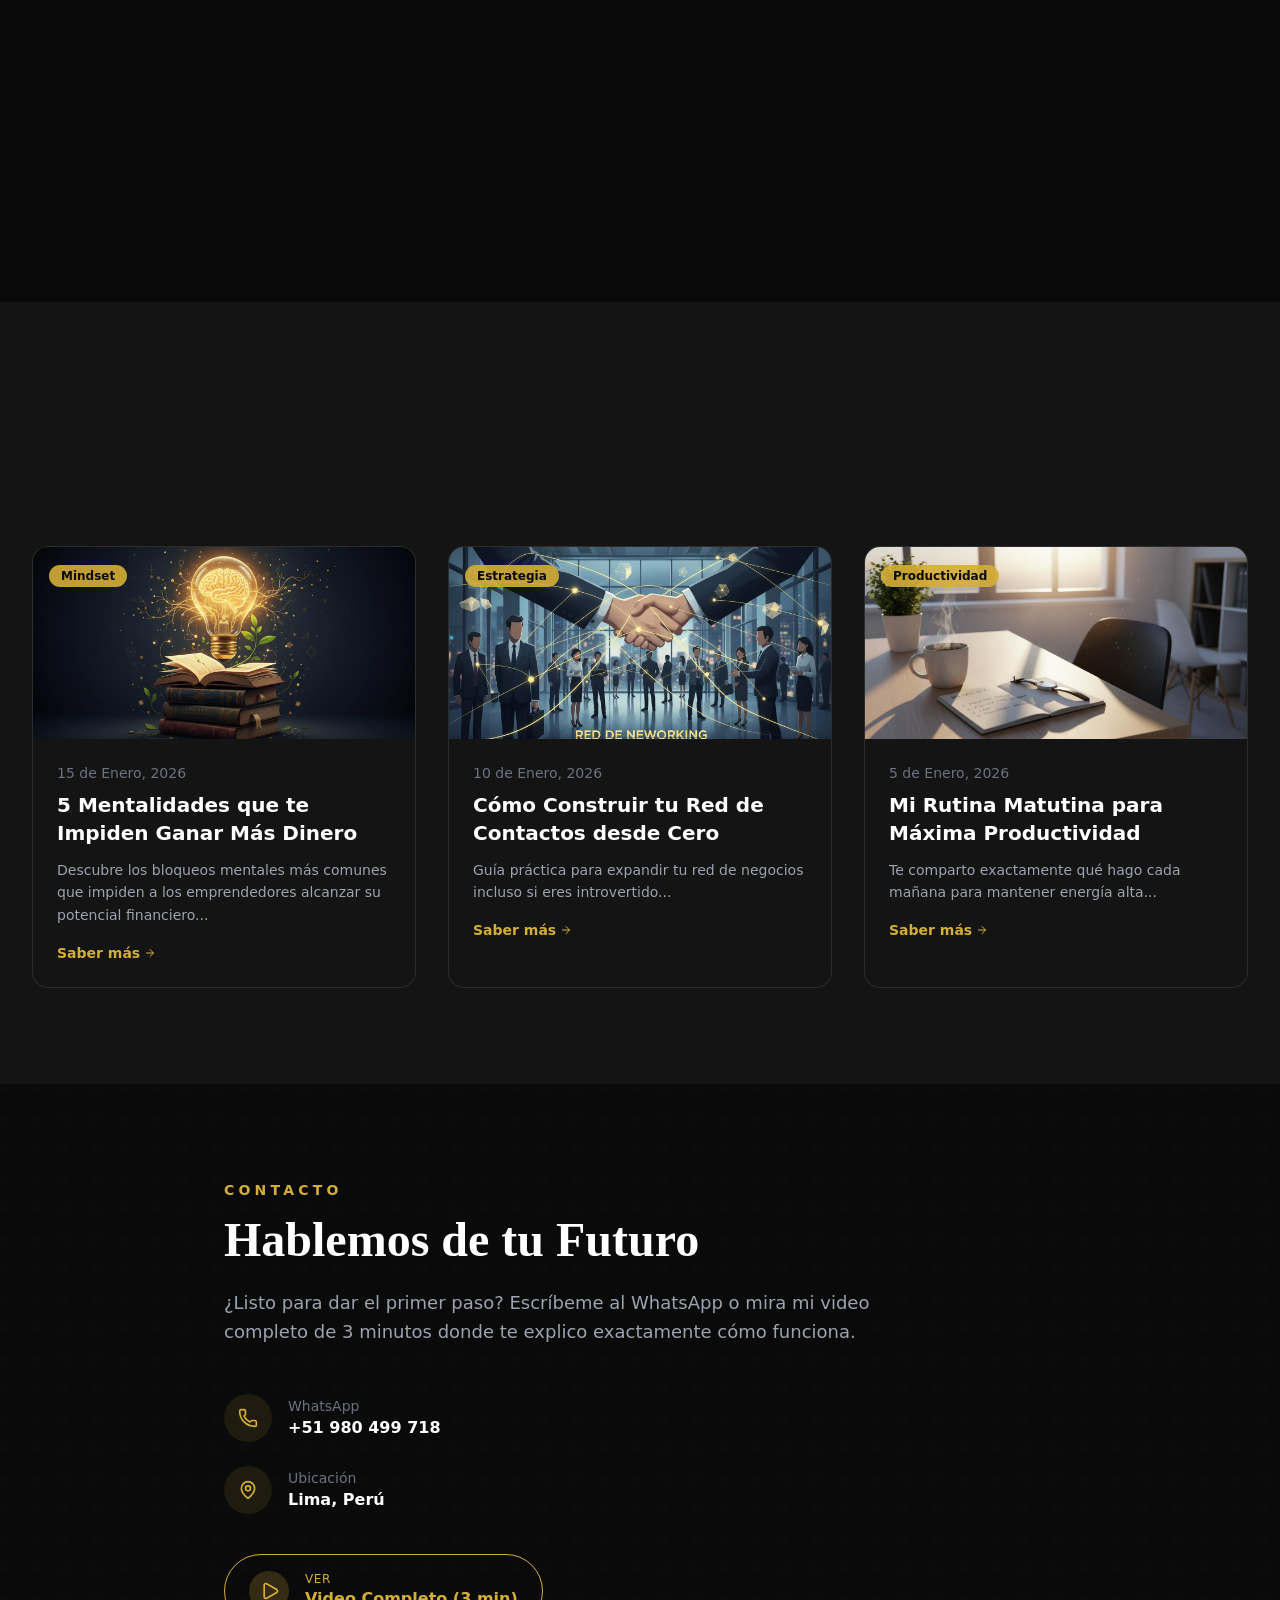
==== commit 521a7e8b: "Update index.html" ====
--- a/index.html
+++ b/index.html
@@ -10,6 +10,15 @@
 <meta property="og:image" content="https://jhontafur.github.io/images/jhon-hero.jpg">
 <meta property="og:url" content="https://jhontafur.github.io">
 <meta property="og:type" content="website">
+    <!-- Google tag (gtag.js) -->
+<script async src="https://www.googletagmanager.com/gtag/js?id=G-79XG7JMR0M"></script>
+<script>
+  window.dataLayer = window.dataLayer || [];
+  function gtag(){dataLayer.push(arguments);}
+  gtag('js', new Date());
+
+  gtag('config', 'G-79XG7JMR0M');
+</script>
     <script type="module" crossorigin src="./assets/index-DAVjT3qT.js"></script>
     <link rel="stylesheet" crossorigin href="./assets/index-O0iG5mvG.css">
   </head>
